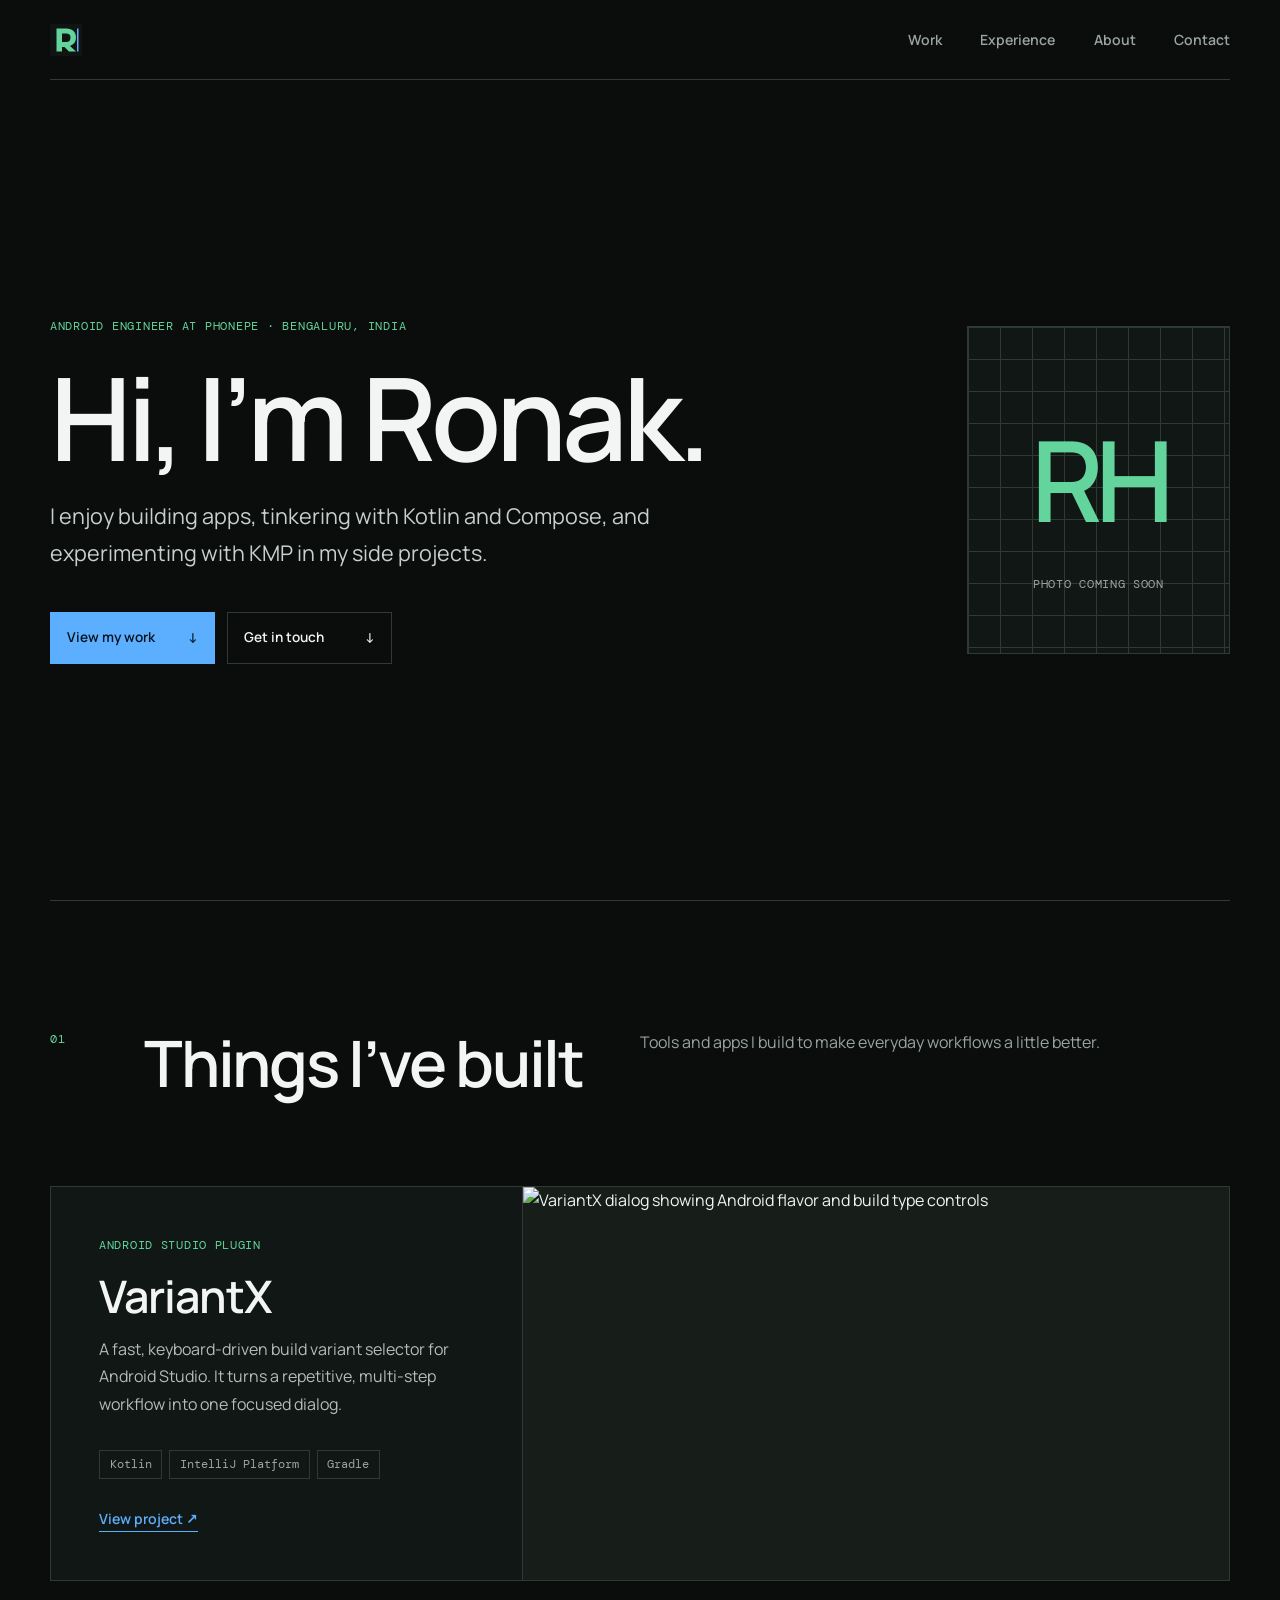
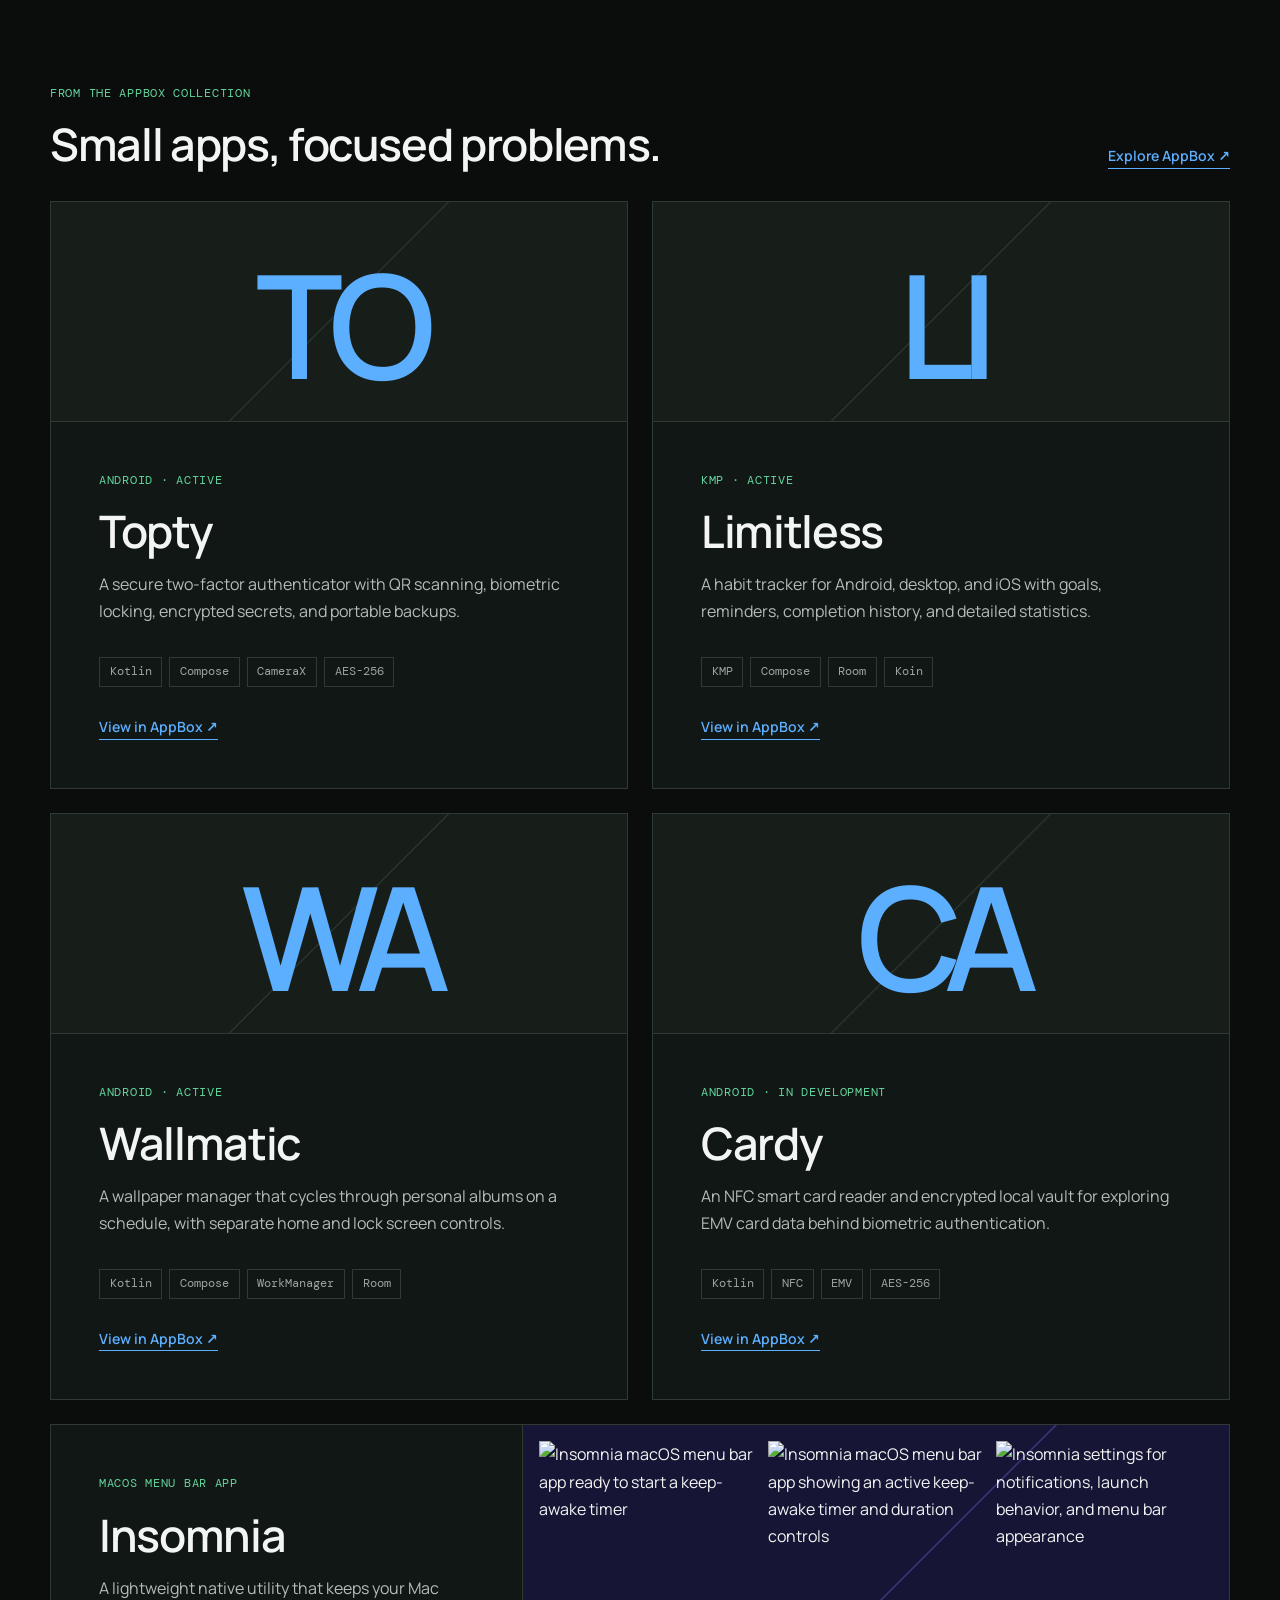
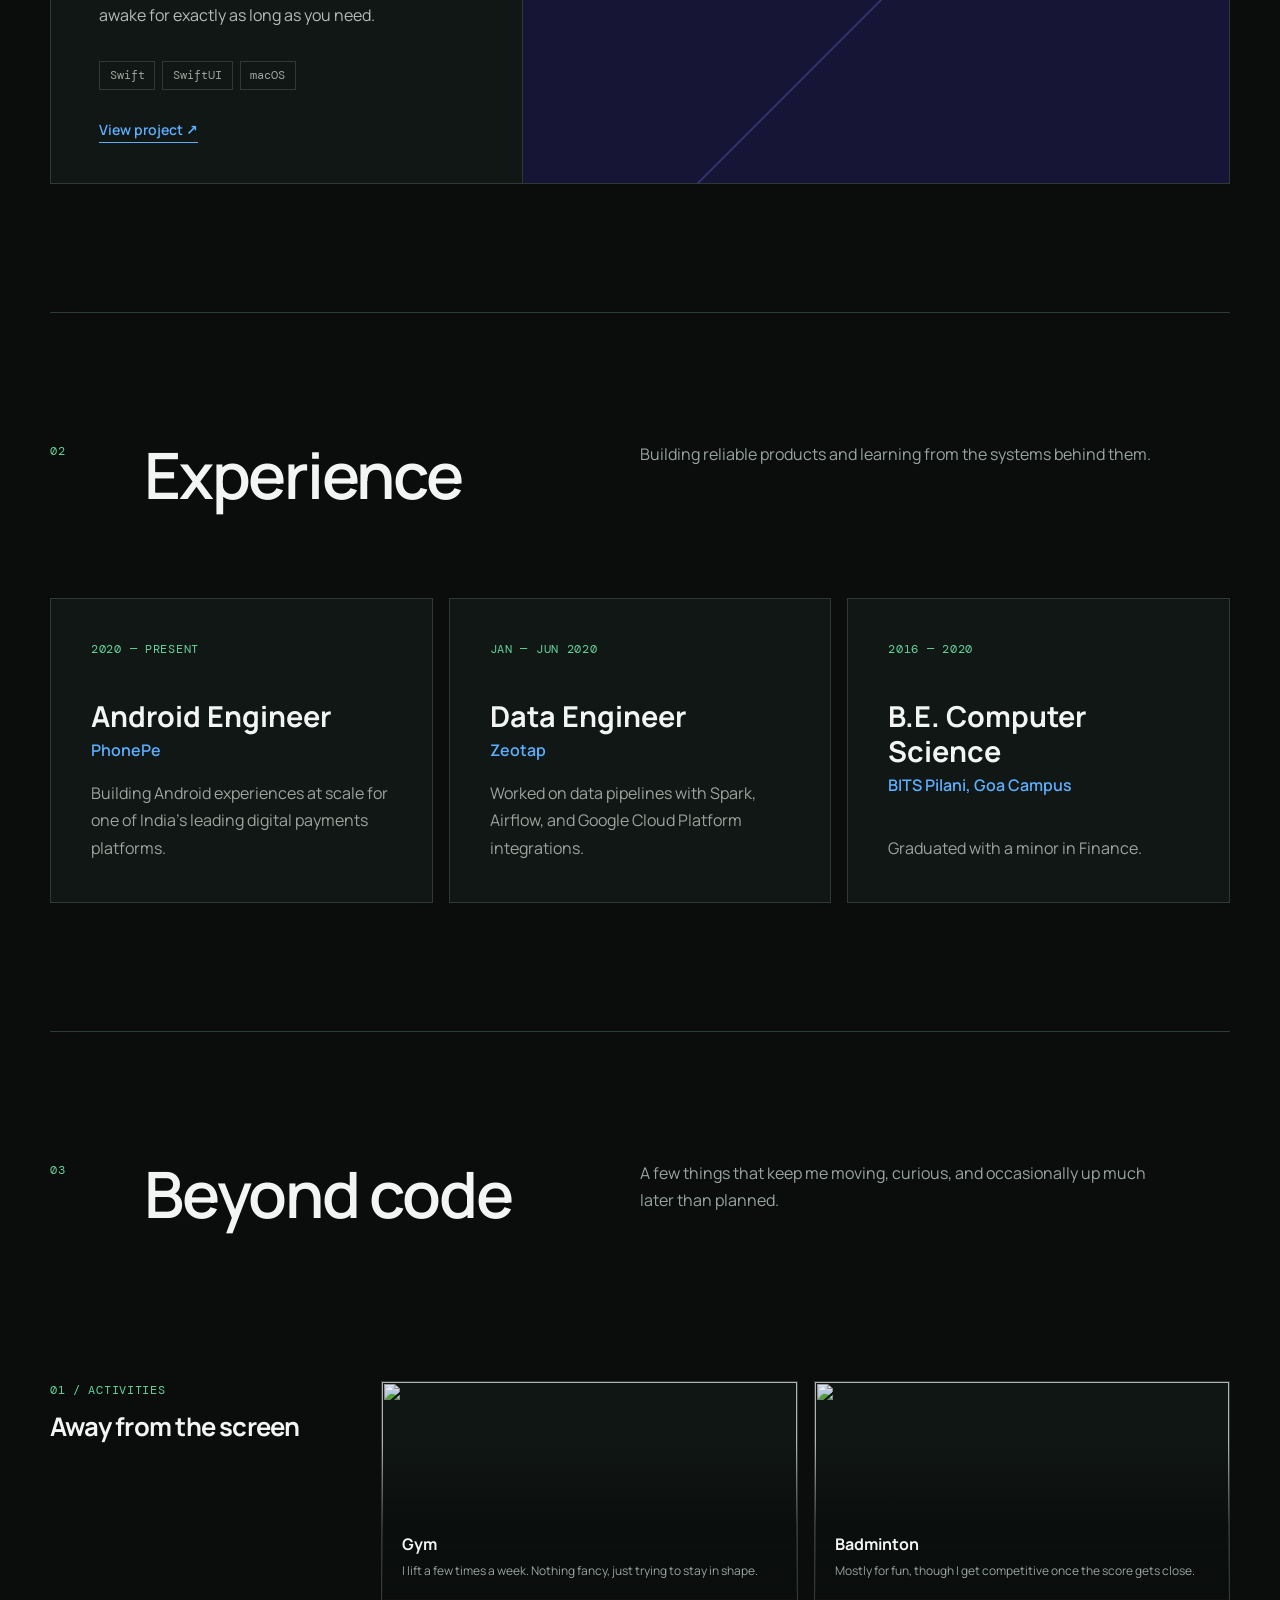
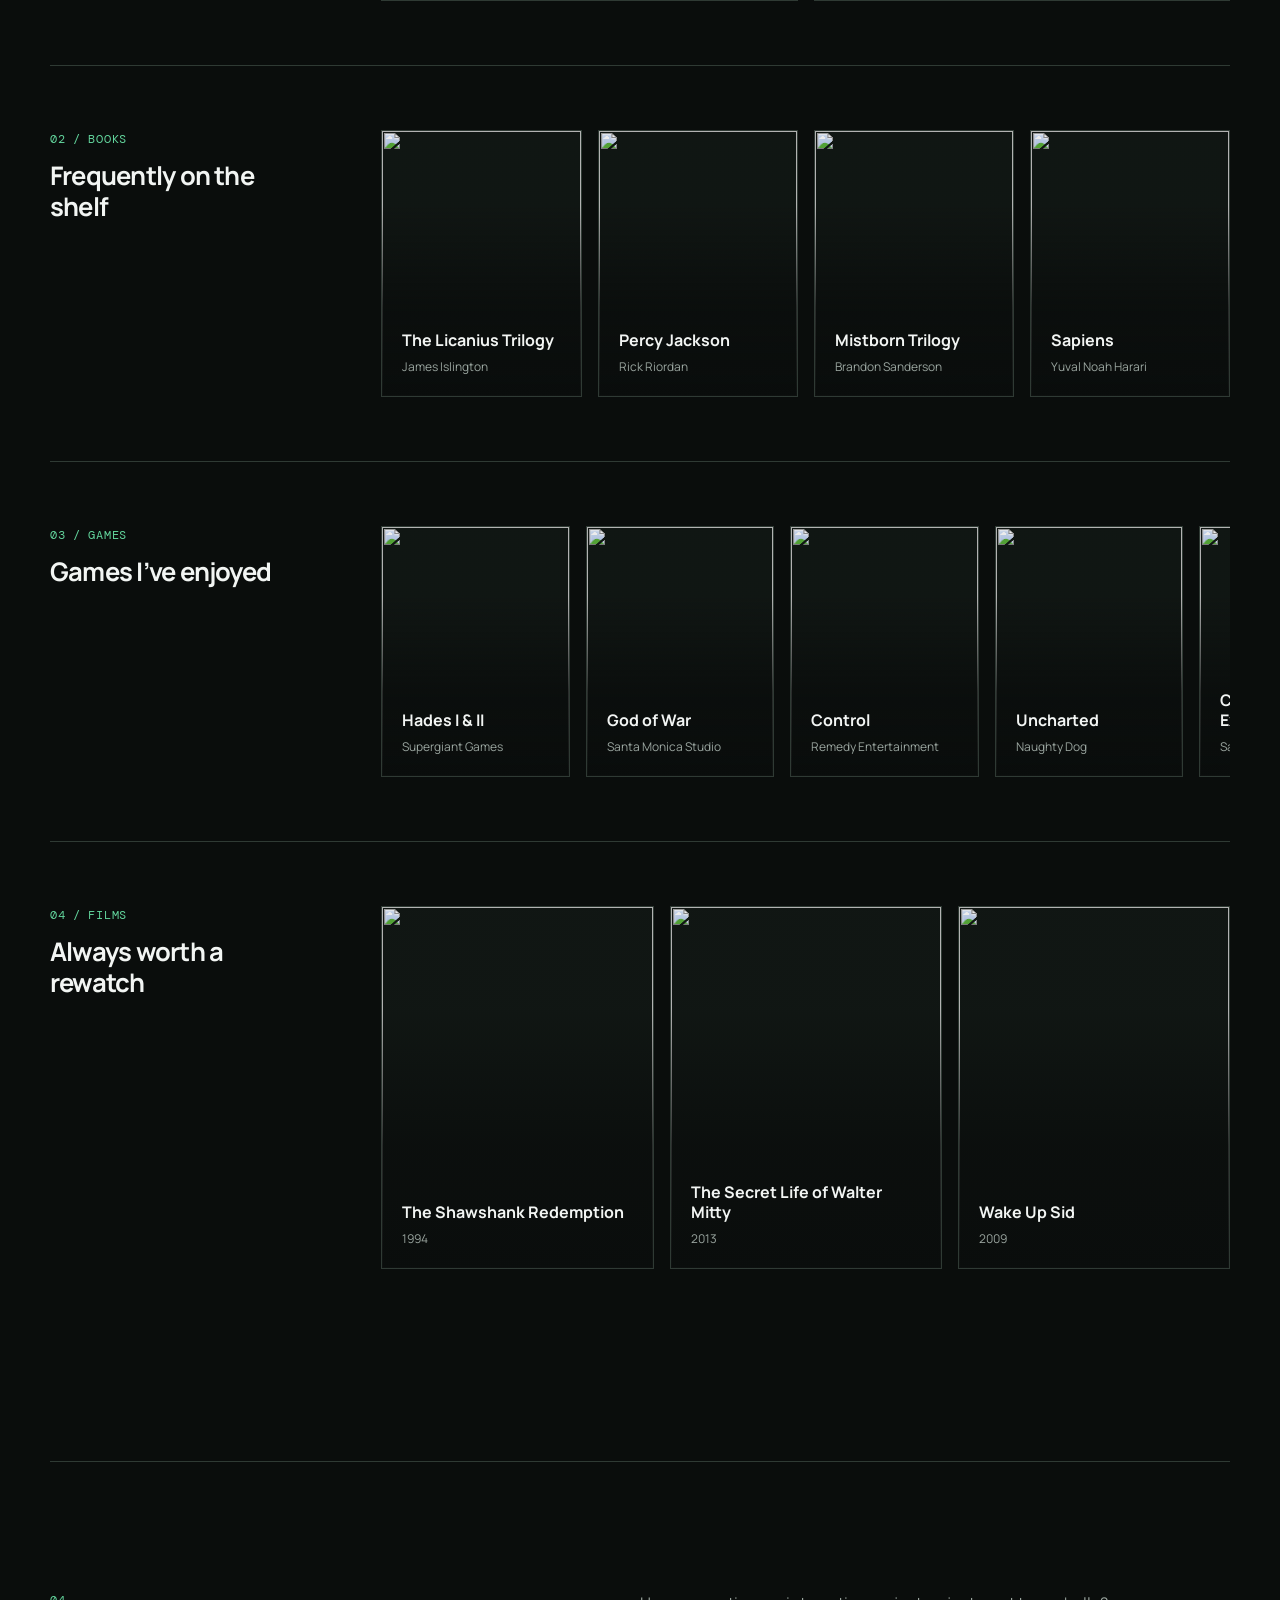
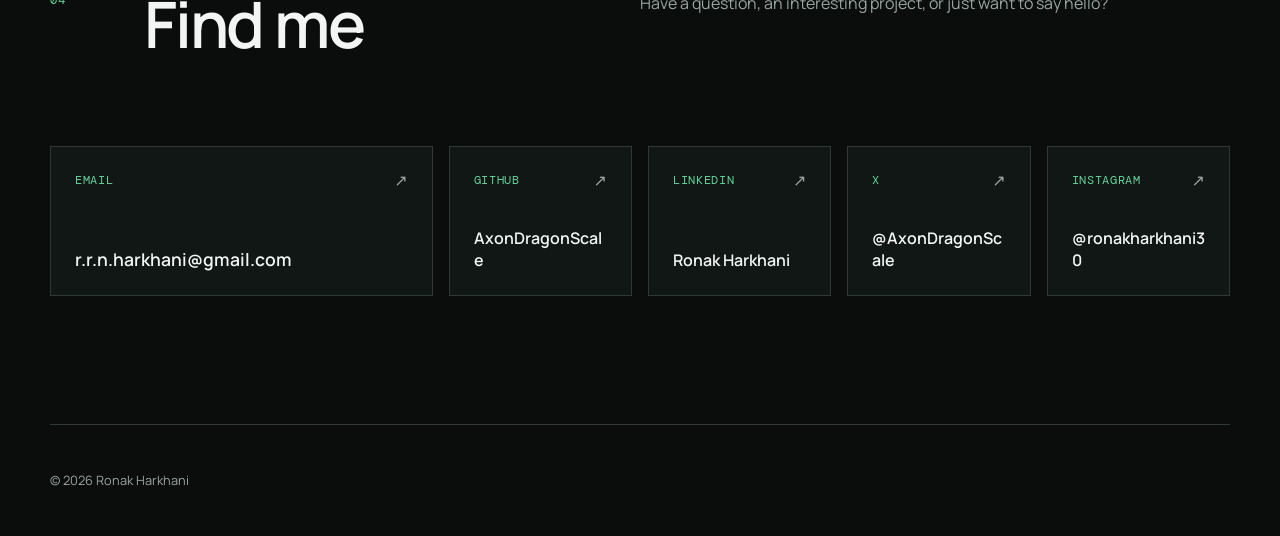
==== index.html @ 7fd4a271 "Polish typography, layout, and color system - Make mobile media cards readable with a next-card peek" ====
<!doctype html>
<html lang="en">
  <head>
    <meta charset="utf-8">
    <meta name="viewport" content="width=device-width, initial-scale=1">
    <meta
      name="description"
      content="Ronak Harkhani is an Android engineer in Bengaluru building mobile apps and developer tools."
    >
    <meta name="theme-color" content="#0a0d0c">
    <meta property="og:title" content="Ronak Harkhani — Android Engineer">
    <meta
      property="og:description"
      content="Android engineer building mobile apps, developer tools, and thoughtful software."
    >
    <meta property="og:type" content="website">
    <meta property="og:url" content="https://axondragonscale.github.io/">
    <title>Ronak Harkhani — Android Engineer</title>
    <link rel="canonical" href="https://axondragonscale.github.io/">
    <link rel="icon" href="favicon-r.svg" type="image/svg+xml">
    <link rel="preconnect" href="https://fonts.googleapis.com">
    <link rel="preconnect" href="https://fonts.gstatic.com" crossorigin>
    <link
      href="https://fonts.googleapis.com/css2?family=DM+Mono:wght@400&family=Manrope:wght@400;600&display=swap"
      rel="stylesheet"
    >
    <link rel="stylesheet" href="styles.css">
  </head>
  <body>
    <a class="skip-link" href="#main">Skip to content</a>

    <header class="site-header">
      <a class="wordmark" href="#top" aria-label="Ronak Harkhani, home">
        <img src="favicon-r.svg" alt="" width="32" height="32">
      </a>
      <nav aria-label="Primary navigation">
        <a href="#work">Work</a>
        <a href="#experience">Experience</a>
        <a href="#about">About</a>
        <a href="#contact">Contact</a>
      </nav>
    </header>

    <main id="main">
      <section class="hero" id="top" aria-labelledby="hero-title">
        <div class="hero-copy">
          <p class="eyebrow">Android Engineer at PhonePe · Bengaluru, India</p>
          <h1 id="hero-title">Hi, I’m Ronak.</h1>
          <p class="hero-intro">
            I enjoy building apps, tinkering with Kotlin and Compose, and
            experimenting with KMP in my side projects.
          </p>
          <div class="actions">
            <a class="button primary" href="#work">View my work <span aria-hidden="true">↓</span></a>
            <a class="button" href="#contact">
              Get in touch <span aria-hidden="true">↓</span>
            </a>
          </div>
        </div>
        <div class="portrait-placeholder" aria-label="Profile photo placeholder">
          <span>RH</span>
          <small>Photo coming soon</small>
        </div>
      </section>

      <section class="section" id="work" aria-labelledby="work-title">
        <header class="section-heading">
          <p class="section-number">01</p>
          <h2 id="work-title">Things I’ve built</h2>
          <p>Tools and apps I build to make everyday workflows a little better.</p>
        </header>

        <article class="project project-featured">
          <div class="project-copy">
            <p class="project-kind">Android Studio plugin</p>
            <h3>VariantX</h3>
            <p>
              A fast, keyboard-driven build variant selector for Android Studio.
              It turns a repetitive, multi-step workflow into one focused dialog.
            </p>
            <ul class="tags" aria-label="Technologies used">
              <li>Kotlin</li>
              <li>IntelliJ Platform</li>
              <li>Gradle</li>
            </ul>
            <a
              class="text-link"
              href="https://github.com/AxonDragonScale/VariantX"
              target="_blank"
              rel="noreferrer"
            >
              View project <span aria-hidden="true">↗</span>
            </a>
          </div>
          <div
            class="project-image"
          >
            <img
              src="https://raw.githubusercontent.com/AxonDragonScale/VariantX/main/screenshots/variantx-flavor-and-build-type.png"
              alt="VariantX dialog showing Android flavor and build type controls"
            >
          </div>
        </article>

        <div class="collection-heading">
          <div>
            <p class="project-kind">From the AppBox collection</p>
            <h3>Small apps, focused problems.</h3>
          </div>
          <a
            class="text-link"
            href="https://github.com/AxonDragonScale/AppBox"
            target="_blank"
            rel="noreferrer"
          >
            Explore AppBox <span aria-hidden="true">↗</span>
          </a>
        </div>

        <div class="app-grid">
          <article class="project app-project">
            <div class="project-mark" aria-hidden="true">TO</div>
            <div class="project-copy">
              <p class="project-kind">Android · Active</p>
              <h3>Topty</h3>
              <p>
                A secure two-factor authenticator with QR scanning, biometric
                locking, encrypted secrets, and portable backups.
              </p>
              <ul class="tags" aria-label="Technologies used">
                <li>Kotlin</li>
                <li>Compose</li>
                <li>CameraX</li>
                <li>AES-256</li>
              </ul>
              <a
                class="text-link"
                href="https://github.com/AxonDragonScale/AppBox/tree/main/apps/topty"
                target="_blank"
                rel="noreferrer"
              >
                View in AppBox <span aria-hidden="true">↗</span>
              </a>
            </div>
          </article>

          <article class="project app-project">
            <div class="project-mark" aria-hidden="true">LI</div>
            <div class="project-copy">
              <p class="project-kind">KMP · Active</p>
              <h3>Limitless</h3>
              <p>
                A habit tracker for Android, desktop, and iOS with goals,
                reminders, completion history, and detailed statistics.
              </p>
              <ul class="tags" aria-label="Technologies used">
                <li>KMP</li>
                <li>Compose</li>
                <li>Room</li>
                <li>Koin</li>
              </ul>
              <a
                class="text-link"
                href="https://github.com/AxonDragonScale/AppBox/tree/main/apps/limitless"
                target="_blank"
                rel="noreferrer"
              >
                View in AppBox <span aria-hidden="true">↗</span>
              </a>
            </div>
          </article>

          <article class="project app-project">
            <div class="project-mark" aria-hidden="true">WA</div>
            <div class="project-copy">
              <p class="project-kind">Android · Active</p>
              <h3>Wallmatic</h3>
              <p>
                A wallpaper manager that cycles through personal albums on a
                schedule, with separate home and lock screen controls.
              </p>
              <ul class="tags" aria-label="Technologies used">
                <li>Kotlin</li>
                <li>Compose</li>
                <li>WorkManager</li>
                <li>Room</li>
              </ul>
              <a
                class="text-link"
                href="https://github.com/AxonDragonScale/AppBox/tree/main/apps/wallmatic"
                target="_blank"
                rel="noreferrer"
              >
                View in AppBox <span aria-hidden="true">↗</span>
              </a>
            </div>
          </article>

          <article class="project app-project">
            <div class="project-mark" aria-hidden="true">CA</div>
            <div class="project-copy">
              <p class="project-kind">Android · In development</p>
              <h3>Cardy</h3>
              <p>
                An NFC smart card reader and encrypted local vault for exploring
                EMV card data behind biometric authentication.
              </p>
              <ul class="tags" aria-label="Technologies used">
                <li>Kotlin</li>
                <li>NFC</li>
                <li>EMV</li>
                <li>AES-256</li>
              </ul>
              <a
                class="text-link"
                href="https://github.com/AxonDragonScale/AppBox/tree/main/apps/cardy"
                target="_blank"
                rel="noreferrer"
              >
                View in AppBox <span aria-hidden="true">↗</span>
              </a>
            </div>
          </article>
        </div>

        <article class="project project-featured insomnia-project">
          <div class="project-copy">
            <p class="project-kind">macOS menu bar app</p>
            <h3>Insomnia</h3>
            <p>
              A lightweight native utility that keeps your Mac awake for exactly
              as long as you need.
            </p>
            <ul class="tags" aria-label="Technologies used">
              <li>Swift</li>
              <li>SwiftUI</li>
              <li>macOS</li>
            </ul>
            <a
              class="text-link"
              href="https://github.com/AxonDragonScale/Insomnia"
              target="_blank"
              rel="noreferrer"
            >
              View project <span aria-hidden="true">↗</span>
            </a>
          </div>
          <div
            class="project-image"
          >
            <img
              src="https://raw.githubusercontent.com/AxonDragonScale/Insomnia/main/Docs/home-inactive.png"
              alt="Insomnia macOS menu bar app ready to start a keep-awake timer"
              loading="lazy"
            >
            <img
              src="https://raw.githubusercontent.com/AxonDragonScale/Insomnia/main/Docs/home-active.png"
              alt="Insomnia macOS menu bar app showing an active keep-awake timer and duration controls"
              loading="lazy"
            >
            <img
              src="https://raw.githubusercontent.com/AxonDragonScale/Insomnia/main/Docs/settings.png"
              alt="Insomnia settings for notifications, launch behavior, and menu bar appearance"
              loading="lazy"
            >
          </div>
        </article>
      </section>

      <section class="section" id="experience" aria-labelledby="experience-title">
        <header class="section-heading">
          <p class="section-number">02</p>
          <h2 id="experience-title">Experience</h2>
          <p>Building reliable products and learning from the systems behind them.</p>
        </header>

        <div class="timeline">
          <article class="timeline-item">
            <p class="timeline-date">2020 — Present</p>
            <div>
              <h3>Android Engineer</h3>
              <p class="organization">PhonePe</p>
              <p>
                Building Android experiences at scale for one of India’s leading
                digital payments platforms.
              </p>
            </div>
          </article>
          <article class="timeline-item">
            <p class="timeline-date">Jan — Jun 2020</p>
            <div>
              <h3>Data Engineer</h3>
              <p class="organization">Zeotap</p>
              <p>
                Worked on data pipelines with Spark, Airflow, and Google Cloud
                Platform integrations.
              </p>
            </div>
          </article>
          <article class="timeline-item">
            <p class="timeline-date">2016 — 2020</p>
            <div>
              <h3>B.E. Computer Science</h3>
              <p class="organization">BITS Pilani, Goa Campus</p>
              <p>Graduated with a minor in Finance.</p>
            </div>
          </article>
        </div>
      </section>

      <section class="section about" id="about" aria-labelledby="about-title">
        <header class="section-heading">
          <p class="section-number">03</p>
          <h2 id="about-title">Beyond code</h2>
          <p>
            A few things that keep me moving, curious, and occasionally up much
            later than planned.
          </p>
        </header>

        <div class="interest-groups">
          <section class="interest-group" aria-labelledby="activities-title">
            <div class="interest-heading">
              <p>01 / Activities</p>
              <h3 id="activities-title">Away from the screen</h3>
            </div>
            <div
              class="interest-grid activities-grid"
              role="region"
              aria-label="Activities"
              tabindex="0"
            >
              <article class="interest-card activity-card">
                <img
                  class="interest-image"
                  src="https://images.unsplash.com/photo-1556817411-51d71c36cd87?auto=format&amp;fit=crop&amp;w=1200&amp;q=80"
                  alt=""
                  loading="lazy"
                  decoding="async"
                >
                <h4>Gym</h4>
                <p>I lift a few times a week. Nothing fancy, just trying to stay in shape.</p>
              </article>
              <article class="interest-card activity-card">
                <img
                  class="interest-image"
                  src="https://images.unsplash.com/photo-1708312604109-16c0be9326cd?auto=format&amp;fit=crop&amp;w=1200&amp;q=80"
                  alt=""
                  loading="lazy"
                  decoding="async"
                >
                <h4>Badminton</h4>
                <p>Mostly for fun, though I get competitive once the score gets close.</p>
              </article>
            </div>
          </section>

          <section class="interest-group" aria-labelledby="books-title">
            <div class="interest-heading">
              <p>02 / Books</p>
              <h3 id="books-title">Frequently on the shelf</h3>
            </div>
            <div
              class="interest-grid"
              role="region"
              aria-label="Books"
              tabindex="0"
            >
              <article class="interest-card media-card book-card">
                <img
                  class="interest-image"
                  src="https://covers.openlibrary.org/b/id/8471205-L.jpg"
                  alt=""
                  loading="lazy"
                  decoding="async"
                >
                <h4>
                  <a
                    href="https://www.google.com/search?q=The+Licanius+Trilogy+James+Islington"
                    target="_blank"
                    rel="noreferrer"
                  >The Licanius Trilogy</a>
                </h4>
                <p>James Islington</p>
              </article>
              <article class="interest-card media-card book-card">
                <img
                  class="interest-image"
                  src="https://covers.openlibrary.org/b/id/7239831-L.jpg"
                  alt=""
                  loading="lazy"
                  decoding="async"
                >
                <h4>
                  <a
                    href="https://www.google.com/search?q=Percy+Jackson+Rick+Riordan"
                    target="_blank"
                    rel="noreferrer"
                  >Percy Jackson</a>
                </h4>
                <p>Rick Riordan</p>
              </article>
              <article class="interest-card media-card book-card">
                <img
                  class="interest-image"
                  src="https://covers.openlibrary.org/b/id/11329782-L.jpg"
                  alt=""
                  loading="lazy"
                  decoding="async"
                >
                <h4>
                  <a
                    href="https://www.google.com/search?q=Mistborn+Trilogy+Brandon+Sanderson"
                    target="_blank"
                    rel="noreferrer"
                  >Mistborn Trilogy</a>
                </h4>
                <p>Brandon Sanderson</p>
              </article>
              <article class="interest-card media-card book-card">
                <img
                  class="interest-image"
                  src="https://covers.openlibrary.org/b/id/8634250-L.jpg"
                  alt=""
                  loading="lazy"
                  decoding="async"
                >
                <h4>
                  <a
                    href="https://www.google.com/search?q=Sapiens+Yuval+Noah+Harari"
                    target="_blank"
                    rel="noreferrer"
                  >Sapiens</a>
                </h4>
                <p>Yuval Noah Harari</p>
              </article>
            </div>
          </section>

          <section class="interest-group" aria-labelledby="games-title">
            <div class="interest-heading">
              <p>03 / Games</p>
              <h3 id="games-title">Games I’ve enjoyed</h3>
            </div>
            <div
              class="interest-grid games-grid"
              role="region"
              aria-label="Games"
              tabindex="0"
            >
              <article class="interest-card media-card game-card">
                <img
                  class="interest-image"
                  src="https://upload.wikimedia.org/wikipedia/en/c/cc/Hades_cover_art.jpg"
                  alt=""
                  loading="lazy"
                  decoding="async"
                >
                <h4>
                  <a
                    href="https://www.google.com/search?q=Hades+I+%26+II+Supergiant+Games"
                    target="_blank"
                    rel="noreferrer"
                  >Hades I & II</a>
                </h4>
                <p>Supergiant Games</p>
              </article>
              <article class="interest-card media-card game-card">
                <img
                  class="interest-image"
                  src="https://upload.wikimedia.org/wikipedia/en/a/a7/God_of_War_4_cover.jpg"
                  alt=""
                  loading="lazy"
                  decoding="async"
                >
                <h4>
                  <a
                    href="https://www.google.com/search?q=God+of+War+Santa+Monica+Studio"
                    target="_blank"
                    rel="noreferrer"
                  >God of War</a>
                </h4>
                <p>Santa Monica Studio</p>
              </article>
              <article class="interest-card media-card game-card">
                <img
                  class="interest-image"
                  src="https://upload.wikimedia.org/wikipedia/en/e/e5/Control_game_cover_art.jpg"
                  alt=""
                  loading="lazy"
                  decoding="async"
                >
                <h4>
                  <a
                    href="https://www.google.com/search?q=Control+game+Remedy+Entertainment"
                    target="_blank"
                    rel="noreferrer"
                  >Control</a>
                </h4>
                <p>Remedy Entertainment</p>
              </article>
              <article class="interest-card media-card game-card">
                <img
                  class="interest-image"
                  src="https://upload.wikimedia.org/wikipedia/en/1/1a/Uncharted_4_box_artwork.jpg"
                  alt=""
                  loading="lazy"
                  decoding="async"
                >
                <h4>
                  <a
                    href="https://www.google.com/search?q=Uncharted+Naughty+Dog"
                    target="_blank"
                    rel="noreferrer"
                  >Uncharted</a>
                </h4>
                <p>Naughty Dog</p>
              </article>
              <article class="interest-card media-card game-card">
                <img
                  class="interest-image"
                  src="https://upload.wikimedia.org/wikipedia/en/5/5a/Clair_Obscur%2C_Expedition_33_Cover_1.webp"
                  alt=""
                  loading="lazy"
                  decoding="async"
                >
                <h4>
                  <a
                    href="https://www.google.com/search?q=Clair+Obscur+Expedition+33"
                    target="_blank"
                    rel="noreferrer"
                  >Clair Obscur: Expedition 33</a>
                </h4>
                <p>Sandfall Interactive</p>
              </article>
              <article class="interest-card media-card game-card">
                <img
                  class="interest-image"
                  src="https://upload.wikimedia.org/wikipedia/en/f/fc/Hi-Fi_Rush_cover_art.jpg"
                  alt=""
                  loading="lazy"
                  decoding="async"
                >
                <h4>
                  <a
                    href="https://www.google.com/search?q=Hi-Fi+Rush"
                    target="_blank"
                    rel="noreferrer"
                  >Hi-Fi Rush</a>
                </h4>
                <p>Tango Gameworks</p>
              </article>
              <article class="interest-card media-card game-card">
                <img
                  class="interest-image"
                  src="https://upload.wikimedia.org/wikipedia/en/b/b2/Ori_and_the_Blind_Forest_Logo.jpg"
                  alt=""
                  loading="lazy"
                  decoding="async"
                >
                <h4>
                  <a
                    href="https://www.google.com/search?q=Ori+and+the+Blind+Forest"
                    target="_blank"
                    rel="noreferrer"
                  >Ori and the Blind Forest</a>
                </h4>
                <p>Moon Studios</p>
              </article>
              <article class="interest-card media-card game-card">
                <img
                  class="interest-image"
                  src="https://upload.wikimedia.org/wikipedia/en/d/df/Resident_Evil_4_remake_cover_art.jpg"
                  alt=""
                  loading="lazy"
                  decoding="async"
                >
                <h4>
                  <a
                    href="https://www.google.com/search?q=Resident+Evil+game+series"
                    target="_blank"
                    rel="noreferrer"
                  >Resident Evil</a>
                </h4>
                <p>Capcom</p>
              </article>
              <article class="interest-card media-card game-card">
                <img
                  class="interest-image"
                  src="https://upload.wikimedia.org/wikipedia/en/f/f1/TombRaider2013.jpg"
                  alt=""
                  loading="lazy"
                  decoding="async"
                >
                <h4>
                  <a
                    href="https://www.google.com/search?q=Tomb+Raider+game+series"
                    target="_blank"
                    rel="noreferrer"
                  >Tomb Raider</a>
                </h4>
                <p>Crystal Dynamics</p>
              </article>
            </div>
          </section>

          <section class="interest-group" aria-labelledby="films-title">
            <div class="interest-heading">
              <p>04 / Films</p>
              <h3 id="films-title">Always worth a rewatch</h3>
            </div>
            <div
              class="interest-grid films-grid"
              role="region"
              aria-label="Films"
              tabindex="0"
            >
              <article class="interest-card media-card film-card">
                <img
                  class="interest-image"
                  src="https://upload.wikimedia.org/wikipedia/en/8/81/ShawshankRedemptionMoviePoster.jpg"
                  alt=""
                  loading="lazy"
                  decoding="async"
                >
                <h4>
                  <a
                    href="https://www.google.com/search?q=The+Shawshank+Redemption"
                    target="_blank"
                    rel="noreferrer"
                  >The Shawshank Redemption</a>
                </h4>
                <p>1994</p>
              </article>
              <article class="interest-card media-card film-card">
                <img
                  class="interest-image"
                  src="https://media2.firstshowing.net/firstshowing/img7/waltermitty-firstposter-full.jpg"
                  alt=""
                  loading="lazy"
                  decoding="async"
                >
                <h4>
                  <a
                    href="https://www.google.com/search?q=The+Secret+Life+of+Walter+Mitty+2013"
                    target="_blank"
                    rel="noreferrer"
                  >The Secret Life of Walter Mitty</a>
                </h4>
                <p>2013</p>
              </article>
              <article class="interest-card media-card film-card">
                <img
                  class="interest-image"
                  src="https://upload.wikimedia.org/wikipedia/en/9/9f/Wake_up_Sid.jpg"
                  alt=""
                  loading="lazy"
                  decoding="async"
                >
                <h4>
                  <a
                    href="https://www.google.com/search?q=Wake+Up+Sid+2009"
                    target="_blank"
                    rel="noreferrer"
                  >Wake Up Sid</a>
                </h4>
                <p>2009</p>
              </article>
            </div>
          </section>
        </div>
      </section>

      <section class="section" id="contact" aria-labelledby="contact-title">
        <header class="section-heading">
          <p class="section-number">04</p>
          <h2 id="contact-title">Find me</h2>
          <p>Have a question, an interesting project, or just want to say hello?</p>
        </header>

        <div class="contact-grid">
          <a
            class="contact-link-card"
            href="mailto:r.r.n.harkhani@gmail.com"
          >
            <span>Email</span>
            <strong>r.r.n.harkhani@gmail.com</strong>
          </a>
          <a
            class="contact-link-card"
            href="https://github.com/AxonDragonScale"
            target="_blank"
            rel="noreferrer"
          >
            <span>GitHub</span>
            <strong>AxonDragonScale</strong>
          </a>
          <a
            class="contact-link-card"
            href="https://linkedin.com/in/ronak-harkhani"
            target="_blank"
            rel="noreferrer"
          >
            <span>LinkedIn</span>
            <strong>Ronak Harkhani</strong>
          </a>
          <a
            class="contact-link-card"
            href="https://x.com/AxonDragonScale"
            target="_blank"
            rel="noreferrer"
          >
            <span>X</span>
            <strong>@AxonDragonScale</strong>
          </a>
          <a
            class="contact-link-card"
            href="https://www.instagram.com/ronakharkhani30/"
            target="_blank"
            rel="noreferrer"
          >
            <span>Instagram</span>
            <strong>@ronakharkhani30</strong>
          </a>
        </div>
      </section>
    </main>

    <footer>
      <p>© 2026 Ronak Harkhani</p>
    </footer>
  </body>
</html>
---- styles.css ----
:root {
  color-scheme: dark;
  --background: #0a0d0c;
  --surface: #111714;
  --surface-raised: #171e1a;
  --text: #f2f5f3;
  --text-lead: #c8d0cc;
  --text-body: #b3bdb8;
  --muted: #9aa59f;
  --line: #2f3a34;
  --blue: #5caeff;
  --blue-hover: #8ac7ff;
  --blue-strong: #87c4ff;
  --on-blue: #06111a;
  --green: #62d49c;
  --insomnia-surface: #171535;
  --insomnia-line: #3b377c;
  --scrim: 10 13 12;
  --page-width: 1180px;
}

* {
  box-sizing: border-box;
}

html {
  scroll-behavior: smooth;
}

body {
  margin: 0;
  background: var(--background);
  color: var(--text);
  font-family: "Manrope", system-ui, sans-serif;
  font-size: 16px;
  line-height: 1.7;
}

a {
  color: inherit;
  text-decoration: none;
}

a:focus-visible {
  outline: 2px solid var(--green);
  outline-offset: 5px;
}

img {
  display: block;
  max-width: 100%;
}

.skip-link {
  position: fixed;
  z-index: 10;
  top: 1rem;
  left: 1rem;
  padding: 0.7rem 1rem;
  background: var(--text);
  color: var(--background);
  transform: translateY(-200%);
}

.skip-link:focus {
  transform: translateY(0);
}

.site-header,
main,
footer {
  width: min(calc(100% - 3rem), var(--page-width));
  margin-inline: auto;
}

.site-header {
  display: flex;
  align-items: center;
  justify-content: space-between;
  min-height: 5rem;
  border-bottom: 1px solid var(--line);
}

.eyebrow,
.section-number,
.project-kind,
.timeline-date {
  font-family: "DM Mono", monospace;
  letter-spacing: 0.06em;
  text-transform: uppercase;
}

.wordmark {
  display: block;
  width: 32px;
  height: 32px;
}

.site-header nav {
  display: flex;
  gap: clamp(1rem, 3vw, 2.5rem);
  font-size: 0.88rem;
  font-weight: 600;
}

.site-header nav a {
  position: relative;
  color: var(--muted);
  transition: color 160ms ease;
}

.site-header nav a::after {
  position: absolute;
  right: 0;
  bottom: -0.35rem;
  left: 0;
  height: 1px;
  background: var(--green);
  content: "";
  transform: scaleX(0);
  transform-origin: right;
  transition: transform 180ms ease;
}

.site-header nav a:hover {
  color: var(--text);
}

.site-header nav a:hover::after,
.site-header nav a:focus-visible::after {
  transform: scaleX(1);
  transform-origin: left;
}

.hero {
  display: grid;
  grid-template-columns: minmax(0, 1.5fr) minmax(260px, 0.5fr);
  gap: clamp(3rem, 10vw, 8rem);
  align-items: center;
  min-height: calc(100vh - 5rem);
  padding-block: 6rem;
}

.hero-copy > * {
  animation: enter 600ms cubic-bezier(0.22, 1, 0.36, 1) both;
}

.hero-copy > :nth-child(2) {
  animation-delay: 80ms;
}

.hero-copy > :nth-child(3) {
  animation-delay: 160ms;
}

.hero-copy > :nth-child(4) {
  animation-delay: 240ms;
}

.eyebrow {
  margin: 0 0 1.5rem;
  color: var(--green);
  font-size: 0.78rem;
}

h1,
h2,
h3,
p {
  margin-top: 0;
}

h1 {
  max-width: 10ch;
  margin-bottom: 1.5rem;
  font-size: clamp(3.5rem, 9vw, 7.7rem);
  font-weight: 600;
  letter-spacing: -0.045em;
  line-height: 0.98;
}

.hero-intro {
  max-width: 650px;
  margin-bottom: 2.5rem;
  color: var(--text-lead);
  font-size: clamp(1.1rem, 2vw, 1.35rem);
}

.actions {
  display: flex;
  flex-wrap: wrap;
  gap: 0.75rem;
}

.button {
  display: inline-flex;
  align-items: center;
  justify-content: space-between;
  min-width: 165px;
  padding: 0.85rem 1rem;
  border: 1px solid var(--line);
  font-size: 0.85rem;
  font-weight: 600;
  transition:
    border-color 160ms ease,
    background 160ms ease,
    transform 160ms ease;
}

.button span,
.text-link span {
  transition: transform 160ms ease;
}

.button:hover span {
  transform: translateY(2px);
}

.button:hover {
  border-color: var(--muted);
  background: var(--surface);
  transform: translateY(-2px);
}

.button.primary {
  border-color: var(--blue);
  background: var(--blue);
  color: var(--on-blue);
}

.button.primary:hover {
  border-color: var(--blue-strong);
  background: var(--blue-strong);
}

.portrait-placeholder {
  display: grid;
  aspect-ratio: 4 / 5;
  border: 1px solid var(--line);
  background:
    linear-gradient(var(--line) 1px, transparent 1px),
    linear-gradient(90deg, var(--line) 1px, transparent 1px),
    var(--surface);
  background-size: 32px 32px;
  place-content: center;
  text-align: center;
  animation: enter 700ms 160ms cubic-bezier(0.22, 1, 0.36, 1) both;
}

.portrait-placeholder span {
  color: var(--green);
  font-size: clamp(4rem, 10vw, 7rem);
  font-weight: 600;
  letter-spacing: -0.08em;
}

.portrait-placeholder small {
  color: var(--muted);
  font-family: "DM Mono", monospace;
  font-size: 0.72rem;
  letter-spacing: 0.06em;
  text-transform: uppercase;
}

.section {
  padding-block: clamp(5rem, 10vw, 9rem);
  border-top: 1px solid var(--line);
}

.section-heading {
  display: grid;
  grid-template-columns: 70px minmax(220px, 0.8fr) minmax(280px, 1fr);
  gap: 1.5rem;
  align-items: start;
  margin-bottom: clamp(3rem, 7vw, 6rem);
}

.section-number,
.project-kind,
.timeline-date {
  color: var(--green);
  font-size: 0.74rem;
}

h2 {
  margin-bottom: 0;
  font-size: clamp(2.25rem, 5vw, 4rem);
  font-weight: 600;
  letter-spacing: -0.035em;
  line-height: 1.05;
}

.section-heading > p:last-child {
  max-width: 540px;
  margin-bottom: 0;
  color: var(--muted);
}

.project {
  position: relative;
  overflow: hidden;
  border: 1px solid var(--line);
  background: var(--surface);
  transition:
    border-color 180ms ease,
    box-shadow 180ms ease,
    transform 180ms ease;
}

.project-featured {
  display: grid;
  grid-template-columns: minmax(280px, 0.8fr) minmax(420px, 1.2fr);
  margin-bottom: 1.5rem;
}

.project-copy {
  display: flex;
  flex-direction: column;
  align-items: flex-start;
  padding: clamp(1.5rem, 4vw, 3rem);
}

.project-copy h3 {
  margin-bottom: 1rem;
  font-size: clamp(1.7rem, 4vw, 2.8rem);
  font-weight: 600;
  letter-spacing: -0.03em;
  line-height: 1.1;
}

.project-copy > p:not(.project-kind) {
  color: var(--text-body);
}

.project-kind {
  margin-bottom: 1rem;
}

.project-image {
  display: grid;
  min-height: 330px;
  overflow: hidden;
  border-left: 1px solid var(--line);
  background: var(--surface-raised);
  place-items: center;
}

.project-image img {
  width: 100%;
  height: 100%;
  object-fit: contain;
  transition: transform 300ms ease;
}

.project:hover .project-image img {
  transform: scale(1.04);
}

.project-grid {
  display: grid;
  grid-template-columns: repeat(2, minmax(0, 1fr));
  gap: 1.5rem;
}

.project-grid .project,
.app-project {
  display: flex;
  flex-direction: column;
}

.project-grid .project-copy,
.app-project .project-copy {
  flex: 1;
}

.project-grid .project-image {
  height: 360px;
  border: 0;
  border-bottom: 1px solid var(--line);
}

.project-mark {
  display: grid;
  height: 360px;
  border-bottom: 1px solid var(--line);
  background:
    linear-gradient(135deg, transparent 49.8%, var(--line) 50%, transparent 50.2%),
    var(--surface-raised);
  color: var(--blue);
  font-size: clamp(5rem, 12vw, 9rem);
  font-weight: 600;
  letter-spacing: -0.1em;
  place-items: center;
}

.collection-heading {
  display: flex;
  align-items: end;
  justify-content: space-between;
  gap: 2rem;
  margin: clamp(4rem, 8vw, 7rem) 0 2rem;
}

.collection-heading h3 {
  margin-bottom: 0;
  font-size: clamp(1.7rem, 4vw, 2.8rem);
  font-weight: 600;
  letter-spacing: -0.03em;
  line-height: 1.1;
}

.app-grid {
  display: grid;
  grid-template-columns: repeat(2, minmax(0, 1fr));
  gap: 1.5rem;
}

.app-project .project-mark {
  height: 220px;
}

.insomnia-project {
  height: 360px;
  margin-top: 1.5rem;
  margin-bottom: 0;
}

.insomnia-project .project-image {
  display: flex;
  align-items: stretch;
  gap: 0.75rem;
  height: 360px;
  min-height: 0;
  padding: 1rem;
  background:
    linear-gradient(135deg, transparent 49.8%, var(--insomnia-line) 50%, transparent 50.2%),
    var(--insomnia-surface);
}

.insomnia-project .project-image img {
  width: 0;
  height: 100%;
  min-width: 0;
  min-height: 0;
  flex: 1 1 0;
  object-fit: contain;
}

.tags {
  display: flex;
  flex-wrap: wrap;
  gap: 0.45rem;
  margin: auto 0 1.75rem;
  padding: 1rem 0 0;
  list-style: none;
}

.tags li {
  padding: 0.24rem 0.6rem;
  border: 1px solid var(--line);
  color: var(--muted);
  font-family: "DM Mono", monospace;
  font-size: 0.72rem;
}

.text-link {
  border-bottom: 1px solid var(--blue);
  color: var(--blue);
  font-size: 0.88rem;
  font-weight: 600;
}

.project .text-link::after {
  position: absolute;
  inset: 0;
  content: "";
}

.text-link:hover {
  color: var(--blue-hover);
}

.text-link:hover span,
.project:hover .text-link span {
  transform: translate(2px, -2px);
}

.timeline {
  display: grid;
  grid-template-columns: repeat(3, minmax(0, 1fr));
  gap: 1rem;
}

.timeline-item {
  display: flex;
  min-height: 300px;
  flex-direction: column;
  padding: 2.5rem;
  border: 1px solid var(--line);
  background: var(--surface);
}

.timeline-date {
  margin-bottom: 2.5rem;
}

.timeline-item > div {
  display: flex;
  flex: 1;
  flex-direction: column;
}

.timeline-item h3 {
  margin-bottom: 0.2rem;
  font-size: clamp(1.4rem, 2.5vw, 1.8rem);
  line-height: 1.2;
}

.timeline-item div > p:last-child {
  max-width: 650px;
  margin-top: auto;
  margin-bottom: 0;
  color: var(--muted);
}

.organization {
  margin-bottom: 1rem;
  color: var(--blue);
  font-weight: 600;
}

.about {
  display: block;
}

.about .section-heading {
  margin-bottom: clamp(3rem, 7vw, 6rem);
}

.interest-group {
  display: grid;
  grid-template-columns: minmax(200px, 0.3fr) minmax(0, 1fr);
  gap: clamp(2rem, 6vw, 5rem);
  padding-block: clamp(2.5rem, 5vw, 4rem);
  border-bottom: 1px solid var(--line);
}

.interest-group:last-child {
  border-bottom: 0;
}

.interest-heading {
  position: sticky;
  top: 2rem;
  align-self: start;
}

.interest-heading p {
  margin-bottom: 0.75rem;
  color: var(--green);
  font-family: "DM Mono", monospace;
  font-size: 0.72rem;
  letter-spacing: 0.06em;
  text-transform: uppercase;
}

.interest-heading h3 {
  font-size: clamp(1.25rem, 2vw, 1.7rem);
  letter-spacing: -0.03em;
  line-height: 1.2;
}

.interest-grid {
  display: grid;
  grid-auto-columns: calc((100% - 3rem) / 4);
  grid-auto-flow: column;
  gap: 1rem;
  margin-block: -8px -16px;
  overflow-x: auto;
  overscroll-behavior-inline: none;
  padding-block: 8px 16px;
  scroll-snap-type: inline proximity;
  scrollbar-width: none;
}

.interest-grid::-webkit-scrollbar {
  display: none;
}

.activities-grid {
  grid-auto-columns: calc((100% - 1rem) / 2);
}

.films-grid {
  grid-auto-columns: calc((100% - 2rem) / 3);
}

.games-grid {
  grid-auto-columns: calc((100% - 3rem) / 4.25);
}

.interest-grid:focus-visible {
  outline: 2px solid var(--green);
  outline-offset: 5px;
}

.interest-card {
  position: relative;
  display: flex;
  min-height: 165px;
  overflow: hidden;
  flex-direction: column;
  justify-content: flex-end;
  padding: 1.25rem;
  border: 1px solid var(--line);
  background: var(--surface);
  scroll-snap-align: start;
  transition:
    border-color 180ms ease,
    box-shadow 180ms ease,
    transform 180ms ease;
}

.interest-card::before {
  position: absolute;
  inset: 0;
  z-index: 1;
  background: linear-gradient(
    to top,
    rgb(var(--scrim) / 98%) 0,
    rgb(var(--scrim) / 82%) 34%,
    rgb(var(--scrim) / 8%) 72%
  );
  content: "";
}

.interest-card > * {
  position: relative;
  z-index: 2;
}

.interest-card h4 {
  margin: 0;
  font-size: 1rem;
  line-height: 1.3;
}

.media-card h4 {
  position: static;
}

.media-card h4 a::after {
  position: absolute;
  inset: 0;
  content: "";
}

.interest-card p {
  margin: 0.4rem 0 0;
  color: var(--muted);
  font-size: 0.75rem;
  line-height: 1.5;
}

.interest-image {
  position: absolute;
  inset: 0;
  z-index: 0;
  width: 100%;
  height: 100%;
  object-fit: cover;
  object-position: center top;
  transition: transform 300ms ease;
}

.media-card {
  aspect-ratio: 3 / 4;
  min-height: 250px;
}

.media-card:hover .interest-image {
  transform: scale(1.05);
}

.activity-card {
  min-height: 220px;
}

.film-card {
  min-height: 280px;
}

.contact-grid {
  display: grid;
  grid-template-columns: repeat(6, minmax(0, 1fr));
  gap: 1rem;
}

.contact-link-card {
  position: relative;
  display: flex;
  min-width: 0;
  min-height: 150px;
  flex-direction: column;
  justify-content: space-between;
  padding: 1.5rem;
  border: 1px solid var(--line);
  background: var(--surface);
  transition:
    border-color 160ms ease,
    background 160ms ease,
    box-shadow 160ms ease,
    transform 160ms ease;
}

.contact-link-card:hover {
  border-color: var(--blue);
  background: var(--surface-raised);
  box-shadow: 0 12px 30px rgb(0 0 0 / 22%);
  transform: translateY(-3px);
}

.contact-link-card:first-child {
  grid-column: span 2;
}

.contact-link-card::after {
  position: absolute;
  top: 1.25rem;
  right: 1.5rem;
  color: var(--muted);
  content: "↗";
  transition: transform 160ms ease;
}

.contact-link-card:hover::after {
  transform: translate(2px, -2px);
}

.contact-link-card > span {
  color: var(--green);
  font-family: "DM Mono", monospace;
  font-size: 0.72rem;
  letter-spacing: 0.06em;
  text-transform: uppercase;
}

.contact-link-card strong {
  font-size: 1rem;
  font-weight: 600;
  line-height: 1.4;
  overflow-wrap: anywhere;
}

.contact-link-card:first-child strong {
  font-size: 1.1rem;
}

footer {
  display: flex;
  align-items: center;
  min-height: 7rem;
  border-top: 1px solid var(--line);
  color: var(--muted);
  font-size: 0.8rem;
}

footer p {
  margin-bottom: 0;
}

@keyframes enter {
  from {
    opacity: 0;
    transform: translateY(18px);
  }
}

@media (hover: hover) {
  .project:hover,
  .project:focus-within,
  .interest-card:hover,
  .interest-card:focus-within {
    border-color: var(--blue);
    box-shadow: 0 16px 36px rgb(0 0 0 / 24%);
    transform: translateY(-5px);
  }
}

.button:active,
.project:active,
.interest-card:active,
.contact-link-card:active {
  transform: scale(0.985);
}

@media (max-width: 1240px) {
  .contact-grid {
    grid-template-columns: repeat(3, minmax(0, 1fr));
  }
}

@media (max-width: 820px) {
  .hero {
    grid-template-columns: 1fr;
    min-height: auto;
  }

  .portrait-placeholder {
    display: none;
  }

  .section-heading {
    grid-template-columns: 50px 1fr;
  }

  .section-heading > p:last-child {
    grid-column: 2;
  }

  .project-featured,
  .project-grid,
  .app-grid {
    grid-template-columns: 1fr;
  }

  .project-featured .project-image {
    grid-row: 1;
    border: 0;
    border-bottom: 1px solid var(--line);
  }

  .insomnia-project .project-image {
    height: 300px;
    grid-row: 1;
    border-top: 0;
    border-bottom: 1px solid var(--line);
  }

  .insomnia-project {
    height: auto;
  }

  .interest-group {
    grid-template-columns: 1fr;
  }

  .interest-heading {
    position: static;
  }

  .interest-grid,
  .films-grid {
    grid-auto-columns: calc((100% - 2rem) / 3);
  }

  .timeline {
    grid-template-columns: 1fr;
  }

  .timeline-item {
    min-height: 0;
  }

}

@media (max-width: 600px) {
  .site-header,
  main,
  footer {
    width: min(calc(100% - 2rem), var(--page-width));
  }

  .site-header {
    align-items: center;
    padding-block: 1.25rem;
  }

  .site-header nav {
    display: flex;
    gap: clamp(0.55rem, 2.6vw, 0.9rem);
    font-size: 0.78rem;
  }

  .site-header nav a {
    display: inline-flex;
    min-height: 44px;
    align-items: center;
  }

  .site-header nav a::after {
    bottom: 0.4rem;
  }

  .hero {
    padding-block: 4rem;
  }

  h1 {
    font-size: clamp(3.4rem, 19vw, 5rem);
  }

  .section-heading {
    display: block;
  }

  .section-heading > p:last-child {
    margin-top: 1rem;
  }

  .timeline-item {
    padding: 2rem;
  }

  .timeline-date {
    margin-bottom: 1.5rem;
  }

  .collection-heading {
    align-items: flex-start;
    flex-direction: column;
  }

  .interest-grid,
  .films-grid {
    grid-auto-columns: min(64vw, 240px);
  }

  .activities-grid {
    grid-auto-columns: min(78vw, 280px);
  }

  .contact-grid {
    grid-template-columns: repeat(2, minmax(0, 1fr));
  }

  .interest-card {
    padding: 0.75rem;
    min-height: 150px;
  }

  .activity-card {
    min-height: min(58vw, 220px);
  }

  .project-image,
  .project-grid .project-image,
  .project-mark {
    height: 280px;
    min-height: 280px;
  }

  .app-project .project-mark {
    height: 160px;
    min-height: 160px;
  }

  footer {
    padding-block: 2rem;
  }
}

@media (max-width: 420px) {
  .contact-grid {
    grid-template-columns: 1fr;
  }

  .contact-link-card:first-child {
    grid-column: auto;
  }
}

@media (prefers-reduced-motion: reduce) {
  html {
    scroll-behavior: auto;
  }

  *,
  *::before,
  *::after {
    animation-duration: 0.01ms !important;
    animation-iteration-count: 1 !important;
    transition-duration: 0.01ms !important;
  }
}
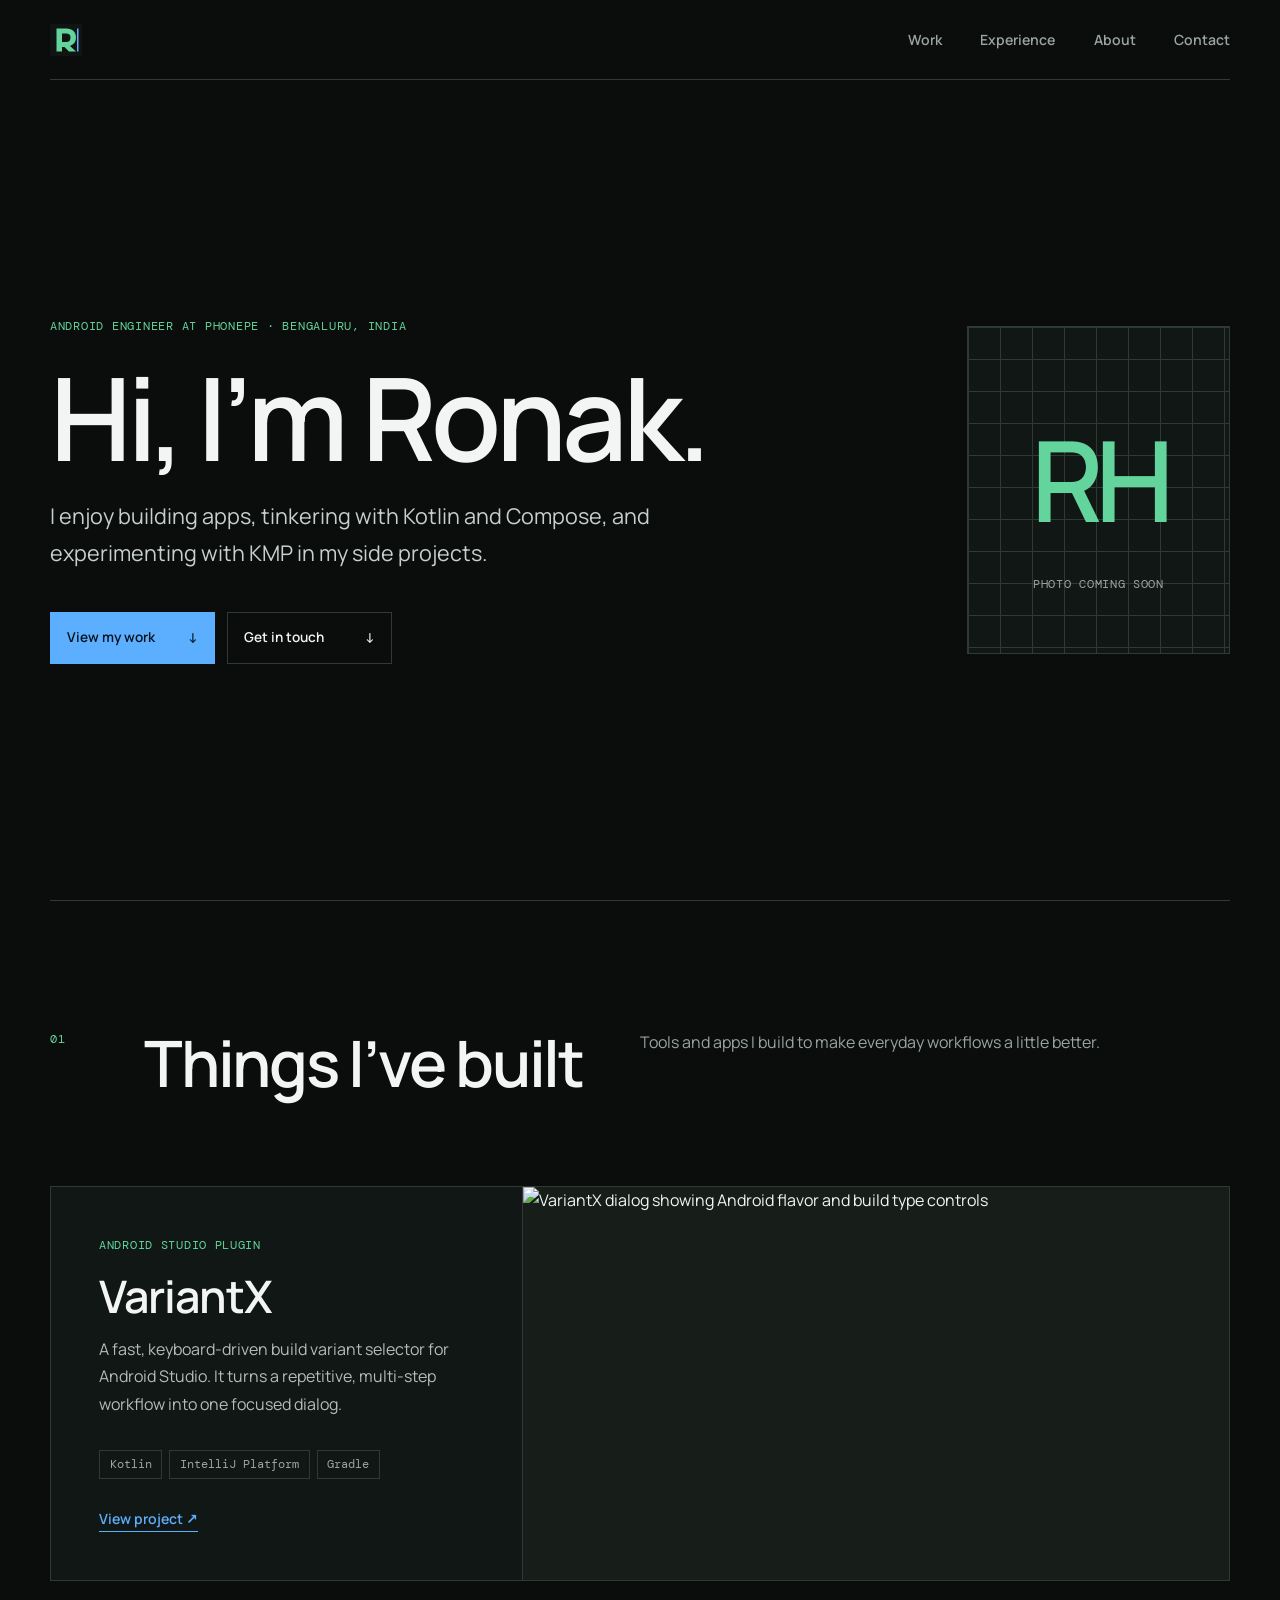
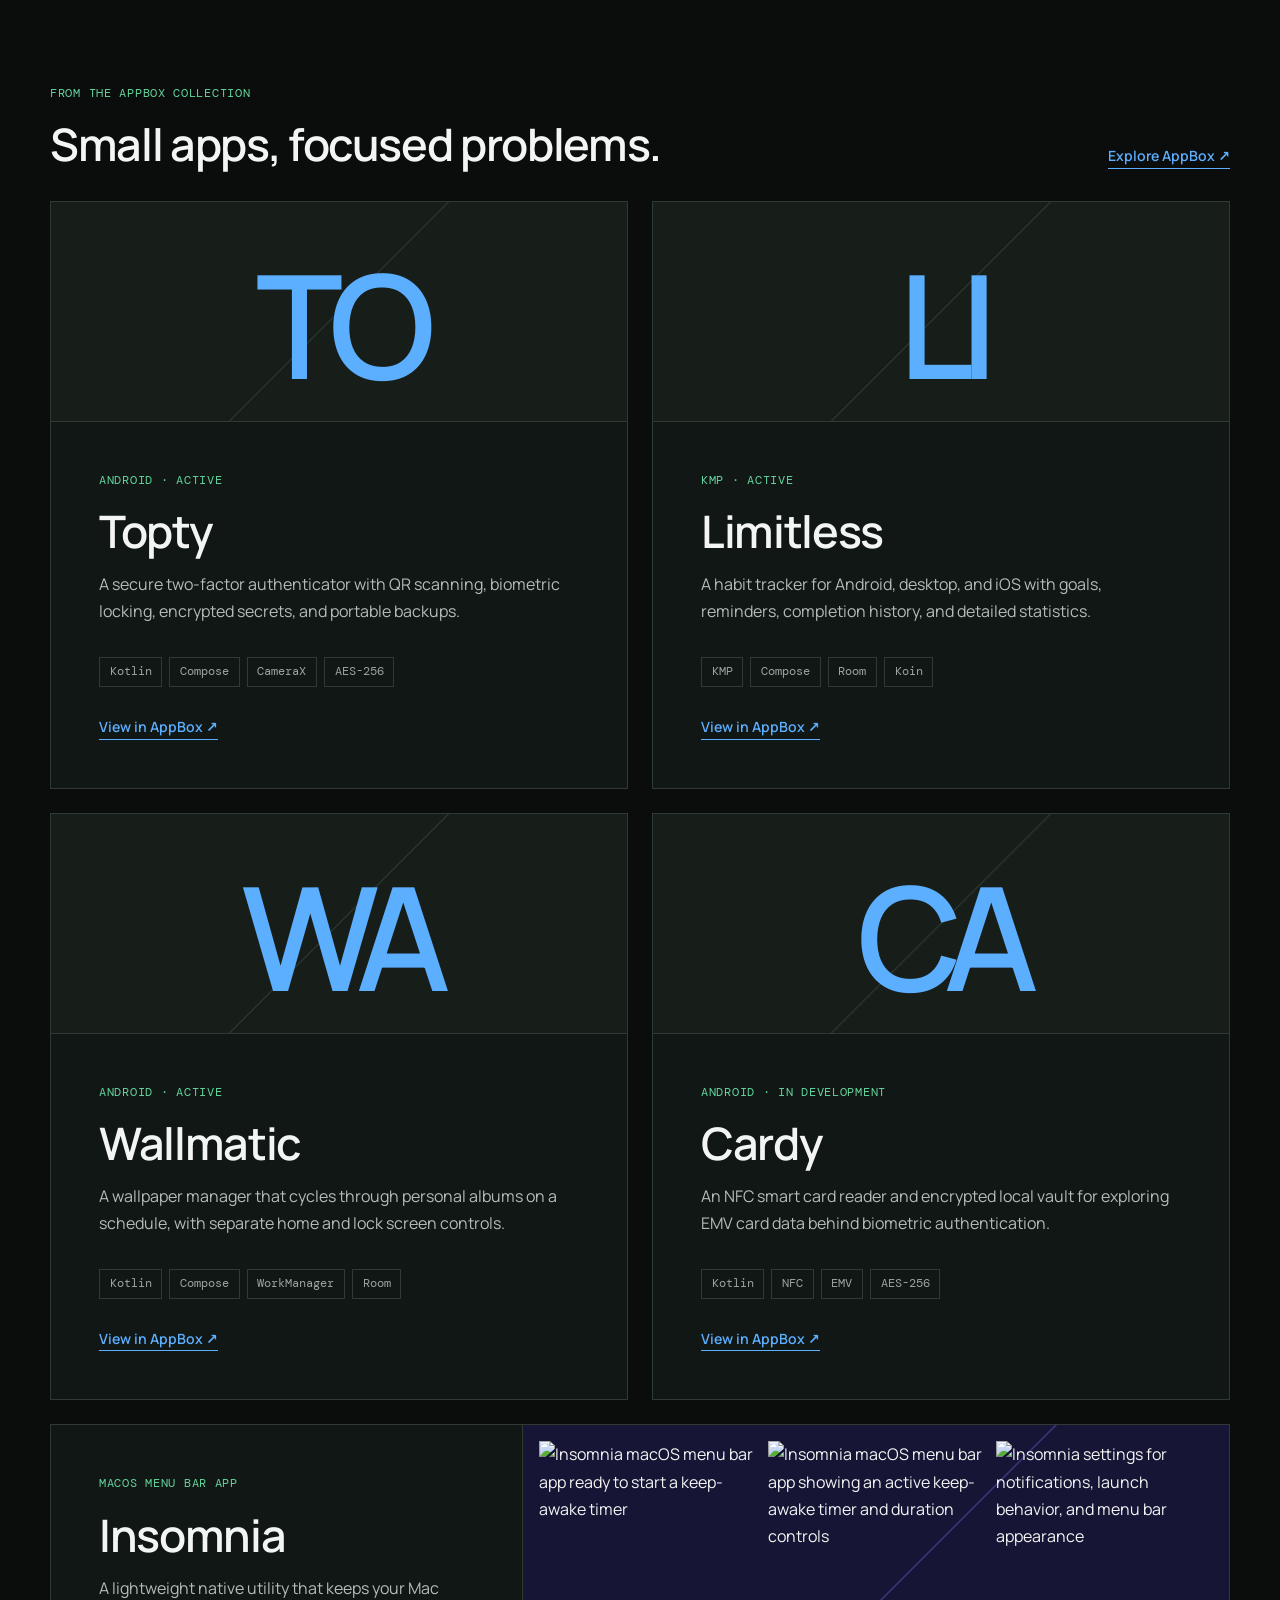
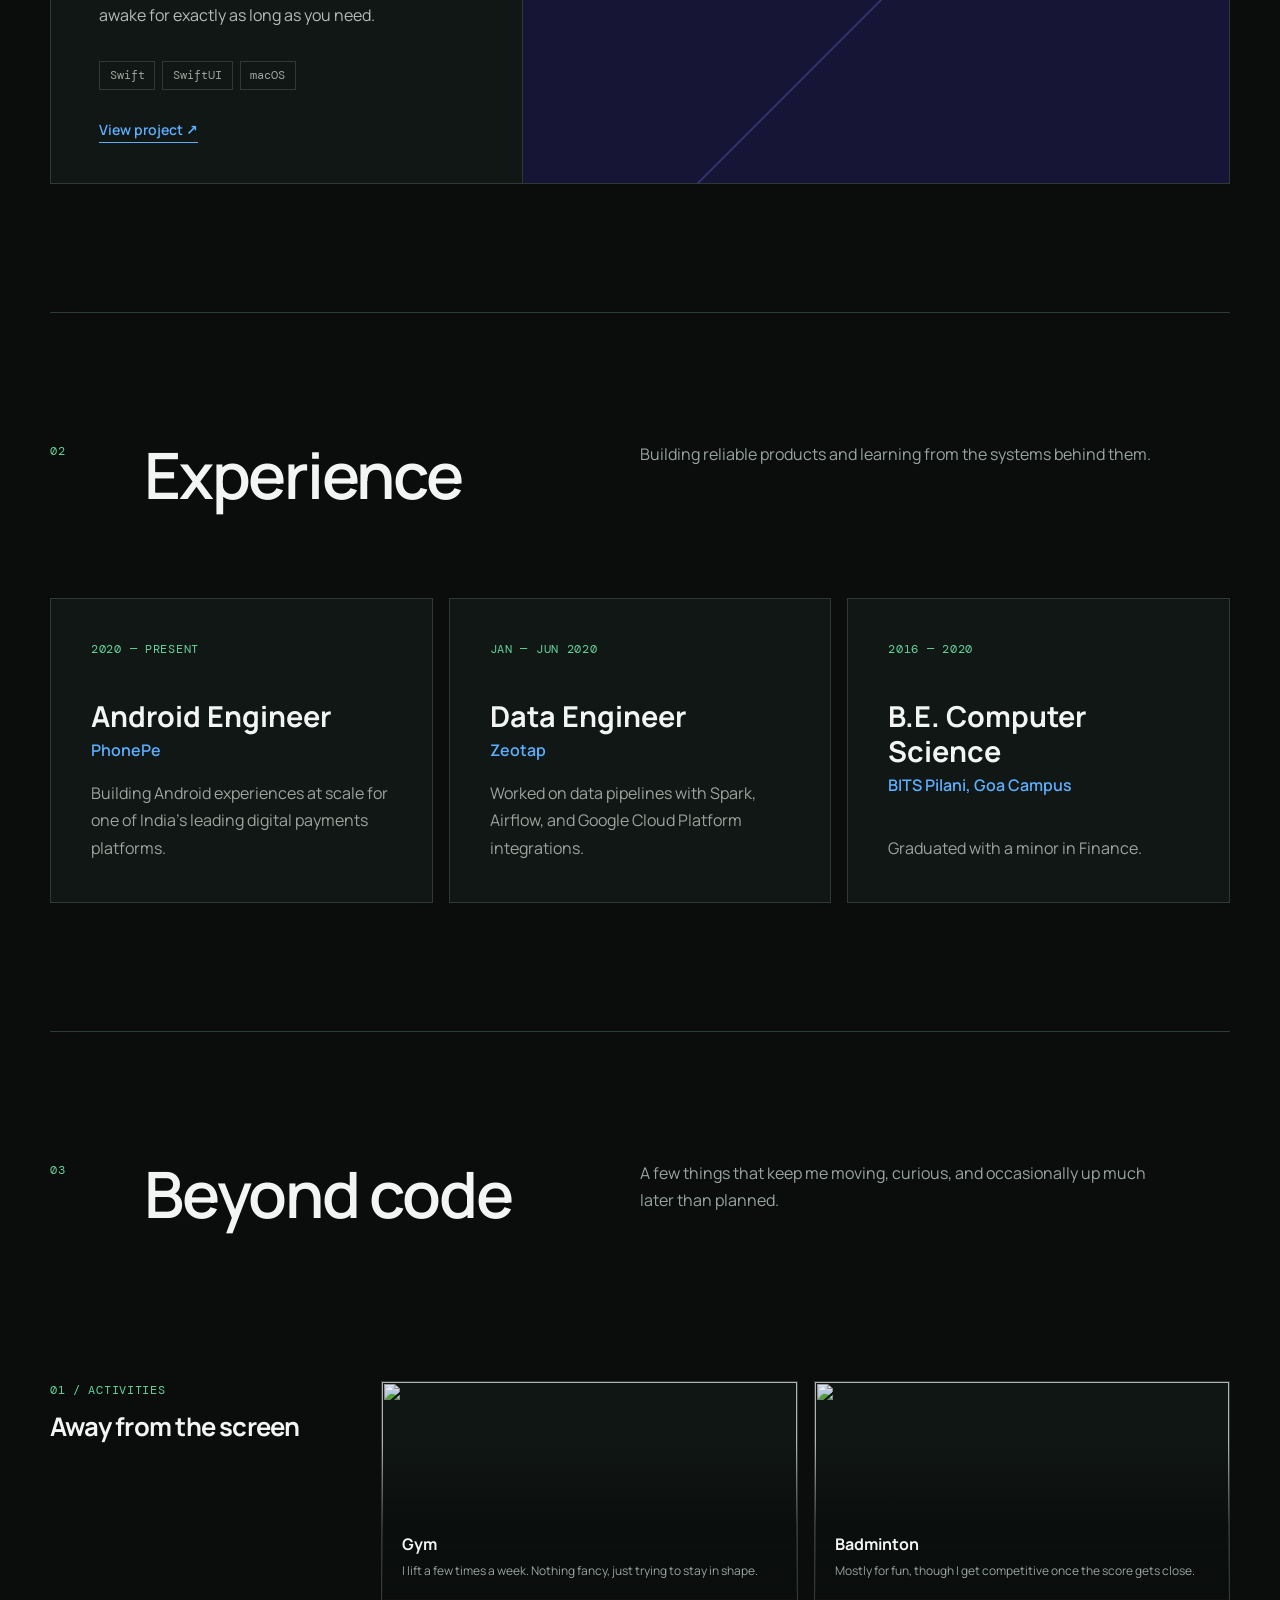
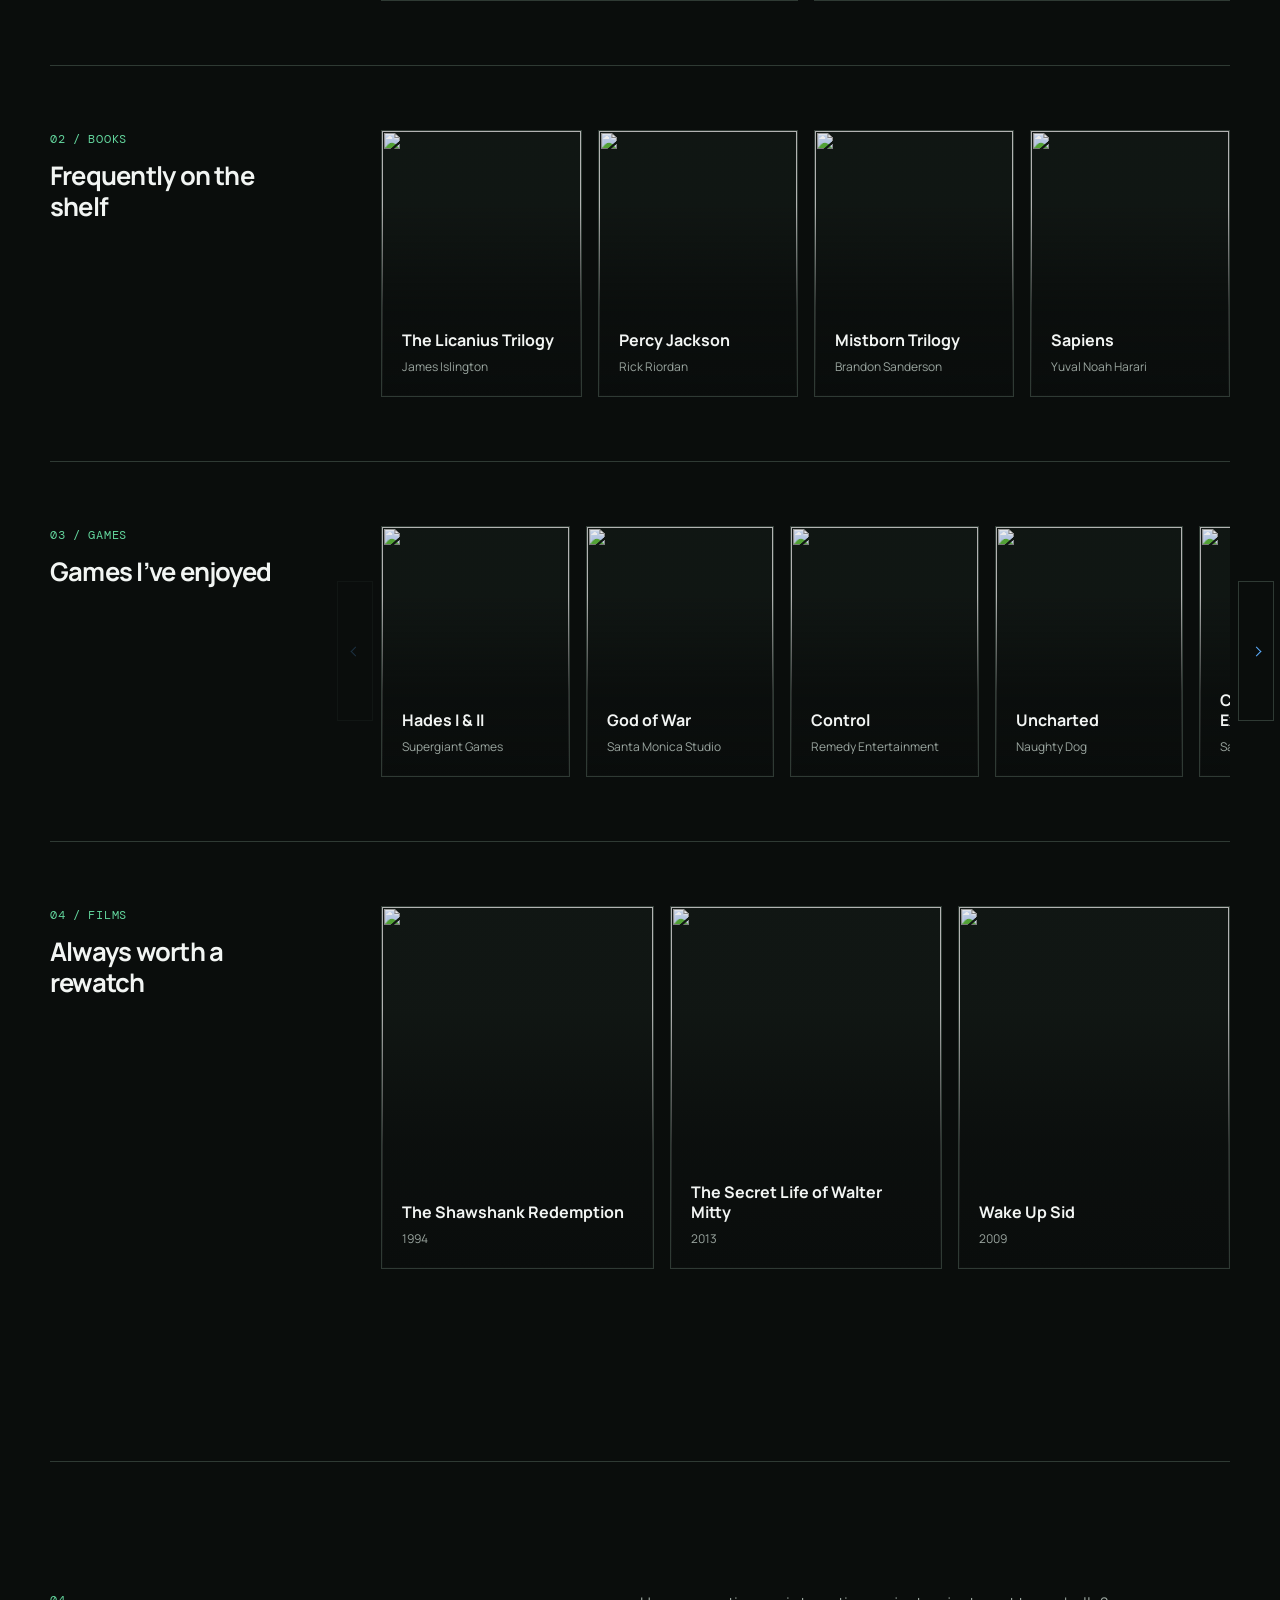
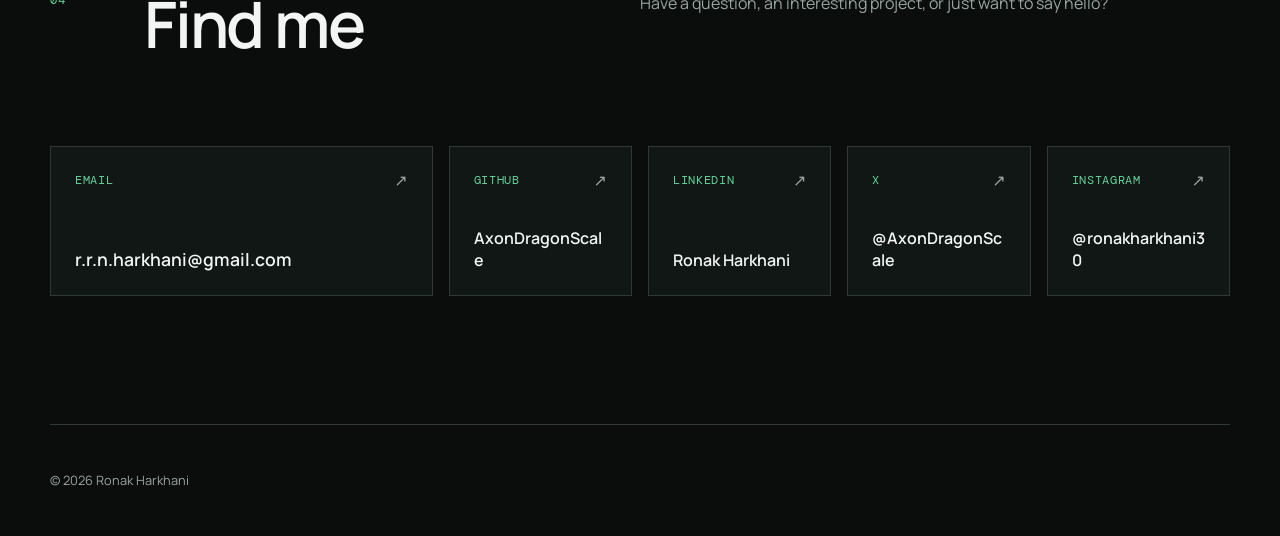
==== commit ea947b8c: "Add edge-hover carousels to Beyond code rows Rails sit in the whitespace outside each row so card ge" ====
--- a/index.html
+++ b/index.html
@@ -25,6 +25,7 @@
       rel="stylesheet"
     >
     <link rel="stylesheet" href="styles.css">
+    <script src="script.js" defer></script>
   </head>
   <body>
     <a class="skip-link" href="#main">Skip to content</a>
@@ -324,34 +325,55 @@
               <p>01 / Activities</p>
               <h3 id="activities-title">Away from the screen</h3>
             </div>
-            <div
-              class="interest-grid activities-grid"
-              role="region"
-              aria-label="Activities"
-              tabindex="0"
-            >
-              <article class="interest-card activity-card">
-                <img
-                  class="interest-image"
-                  src="https://images.unsplash.com/photo-1556817411-51d71c36cd87?auto=format&amp;fit=crop&amp;w=1200&amp;q=80"
-                  alt=""
-                  loading="lazy"
-                  decoding="async"
-                >
-                <h4>Gym</h4>
-                <p>I lift a few times a week. Nothing fancy, just trying to stay in shape.</p>
-              </article>
-              <article class="interest-card activity-card">
-                <img
-                  class="interest-image"
-                  src="https://images.unsplash.com/photo-1708312604109-16c0be9326cd?auto=format&amp;fit=crop&amp;w=1200&amp;q=80"
-                  alt=""
-                  loading="lazy"
-                  decoding="async"
-                >
-                <h4>Badminton</h4>
-                <p>Mostly for fun, though I get competitive once the score gets close.</p>
-              </article>
+            <div class="carousel" data-carousel>
+              <button
+                class="carousel-edge carousel-edge-prev"
+                type="button"
+                data-carousel-prev
+                aria-controls="activities-grid"
+                aria-label="Scroll activities left"
+              >
+                <span class="carousel-chevron" aria-hidden="true"></span>
+              </button>
+              <div
+                class="interest-grid activities-grid"
+                id="activities-grid"
+                role="region"
+                aria-label="Activities"
+                tabindex="0"
+              >
+                <article class="interest-card activity-card">
+                  <img
+                    class="interest-image"
+                    src="https://images.unsplash.com/photo-1556817411-51d71c36cd87?auto=format&amp;fit=crop&amp;w=1200&amp;q=80"
+                    alt=""
+                    loading="lazy"
+                    decoding="async"
+                  >
+                  <h4>Gym</h4>
+                  <p>I lift a few times a week. Nothing fancy, just trying to stay in shape.</p>
+                </article>
+                <article class="interest-card activity-card">
+                  <img
+                    class="interest-image"
+                    src="https://images.unsplash.com/photo-1708312604109-16c0be9326cd?auto=format&amp;fit=crop&amp;w=1200&amp;q=80"
+                    alt=""
+                    loading="lazy"
+                    decoding="async"
+                  >
+                  <h4>Badminton</h4>
+                  <p>Mostly for fun, though I get competitive once the score gets close.</p>
+                </article>
+              </div>
+              <button
+                class="carousel-edge carousel-edge-next"
+                type="button"
+                data-carousel-next
+                aria-controls="activities-grid"
+                aria-label="Scroll activities right"
+              >
+                <span class="carousel-chevron" aria-hidden="true"></span>
+              </button>
             </div>
           </section>
 
@@ -360,80 +382,101 @@
               <p>02 / Books</p>
               <h3 id="books-title">Frequently on the shelf</h3>
             </div>
-            <div
-              class="interest-grid"
-              role="region"
-              aria-label="Books"
-              tabindex="0"
-            >
-              <article class="interest-card media-card book-card">
-                <img
-                  class="interest-image"
-                  src="https://covers.openlibrary.org/b/id/8471205-L.jpg"
-                  alt=""
-                  loading="lazy"
-                  decoding="async"
-                >
-                <h4>
-                  <a
-                    href="https://www.google.com/search?q=The+Licanius+Trilogy+James+Islington"
-                    target="_blank"
-                    rel="noreferrer"
-                  >The Licanius Trilogy</a>
-                </h4>
-                <p>James Islington</p>
-              </article>
-              <article class="interest-card media-card book-card">
-                <img
-                  class="interest-image"
-                  src="https://covers.openlibrary.org/b/id/7239831-L.jpg"
-                  alt=""
-                  loading="lazy"
-                  decoding="async"
-                >
-                <h4>
-                  <a
-                    href="https://www.google.com/search?q=Percy+Jackson+Rick+Riordan"
-                    target="_blank"
-                    rel="noreferrer"
-                  >Percy Jackson</a>
-                </h4>
-                <p>Rick Riordan</p>
-              </article>
-              <article class="interest-card media-card book-card">
-                <img
-                  class="interest-image"
-                  src="https://covers.openlibrary.org/b/id/11329782-L.jpg"
-                  alt=""
-                  loading="lazy"
-                  decoding="async"
-                >
-                <h4>
-                  <a
-                    href="https://www.google.com/search?q=Mistborn+Trilogy+Brandon+Sanderson"
-                    target="_blank"
-                    rel="noreferrer"
-                  >Mistborn Trilogy</a>
-                </h4>
-                <p>Brandon Sanderson</p>
-              </article>
-              <article class="interest-card media-card book-card">
-                <img
-                  class="interest-image"
-                  src="https://covers.openlibrary.org/b/id/8634250-L.jpg"
-                  alt=""
-                  loading="lazy"
-                  decoding="async"
-                >
-                <h4>
-                  <a
-                    href="https://www.google.com/search?q=Sapiens+Yuval+Noah+Harari"
-                    target="_blank"
-                    rel="noreferrer"
-                  >Sapiens</a>
-                </h4>
-                <p>Yuval Noah Harari</p>
-              </article>
+            <div class="carousel" data-carousel>
+              <button
+                class="carousel-edge carousel-edge-prev"
+                type="button"
+                data-carousel-prev
+                aria-controls="books-grid"
+                aria-label="Scroll books left"
+              >
+                <span class="carousel-chevron" aria-hidden="true"></span>
+              </button>
+              <div
+                class="interest-grid"
+                id="books-grid"
+                role="region"
+                aria-label="Books"
+                tabindex="0"
+              >
+                <article class="interest-card media-card book-card">
+                  <img
+                    class="interest-image"
+                    src="https://covers.openlibrary.org/b/id/8471205-L.jpg"
+                    alt=""
+                    loading="lazy"
+                    decoding="async"
+                  >
+                  <h4>
+                    <a
+                      href="https://www.google.com/search?q=The+Licanius+Trilogy+James+Islington"
+                      target="_blank"
+                      rel="noreferrer"
+                    >The Licanius Trilogy</a>
+                  </h4>
+                  <p>James Islington</p>
+                </article>
+                <article class="interest-card media-card book-card">
+                  <img
+                    class="interest-image"
+                    src="https://covers.openlibrary.org/b/id/7239831-L.jpg"
+                    alt=""
+                    loading="lazy"
+                    decoding="async"
+                  >
+                  <h4>
+                    <a
+                      href="https://www.google.com/search?q=Percy+Jackson+Rick+Riordan"
+                      target="_blank"
+                      rel="noreferrer"
+                    >Percy Jackson</a>
+                  </h4>
+                  <p>Rick Riordan</p>
+                </article>
+                <article class="interest-card media-card book-card">
+                  <img
+                    class="interest-image"
+                    src="https://covers.openlibrary.org/b/id/11329782-L.jpg"
+                    alt=""
+                    loading="lazy"
+                    decoding="async"
+                  >
+                  <h4>
+                    <a
+                      href="https://www.google.com/search?q=Mistborn+Trilogy+Brandon+Sanderson"
+                      target="_blank"
+                      rel="noreferrer"
+                    >Mistborn Trilogy</a>
+                  </h4>
+                  <p>Brandon Sanderson</p>
+                </article>
+                <article class="interest-card media-card book-card">
+                  <img
+                    class="interest-image"
+                    src="https://covers.openlibrary.org/b/id/8634250-L.jpg"
+                    alt=""
+                    loading="lazy"
+                    decoding="async"
+                  >
+                  <h4>
+                    <a
+                      href="https://www.google.com/search?q=Sapiens+Yuval+Noah+Harari"
+                      target="_blank"
+                      rel="noreferrer"
+                    >Sapiens</a>
+                  </h4>
+                  <p>Yuval Noah Harari</p>
+                </article>
+              </div>
+              <button
+                class="carousel-edge carousel-edge-next"
+                type="button"
+                data-carousel-next
+                aria-controls="books-grid"
+                aria-label="Scroll books right"
+              >
+                <span class="carousel-chevron" aria-hidden="true"></span>
+              </button>
             </div>
           </section>
 
@@ -442,165 +485,186 @@
               <p>03 / Games</p>
               <h3 id="games-title">Games I’ve enjoyed</h3>
             </div>
-            <div
-              class="interest-grid games-grid"
-              role="region"
-              aria-label="Games"
-              tabindex="0"
-            >
-              <article class="interest-card media-card game-card">
-                <img
-                  class="interest-image"
-                  src="https://upload.wikimedia.org/wikipedia/en/c/cc/Hades_cover_art.jpg"
-                  alt=""
-                  loading="lazy"
-                  decoding="async"
-                >
-                <h4>
-                  <a
-                    href="https://www.google.com/search?q=Hades+I+%26+II+Supergiant+Games"
-                    target="_blank"
-                    rel="noreferrer"
-                  >Hades I & II</a>
-                </h4>
-                <p>Supergiant Games</p>
-              </article>
-              <article class="interest-card media-card game-card">
-                <img
-                  class="interest-image"
-                  src="https://upload.wikimedia.org/wikipedia/en/a/a7/God_of_War_4_cover.jpg"
-                  alt=""
-                  loading="lazy"
-                  decoding="async"
-                >
-                <h4>
-                  <a
-                    href="https://www.google.com/search?q=God+of+War+Santa+Monica+Studio"
-                    target="_blank"
-                    rel="noreferrer"
-                  >God of War</a>
-                </h4>
-                <p>Santa Monica Studio</p>
-              </article>
-              <article class="interest-card media-card game-card">
-                <img
-                  class="interest-image"
-                  src="https://upload.wikimedia.org/wikipedia/en/e/e5/Control_game_cover_art.jpg"
-                  alt=""
-                  loading="lazy"
-                  decoding="async"
-                >
-                <h4>
-                  <a
-                    href="https://www.google.com/search?q=Control+game+Remedy+Entertainment"
-                    target="_blank"
-                    rel="noreferrer"
-                  >Control</a>
-                </h4>
-                <p>Remedy Entertainment</p>
-              </article>
-              <article class="interest-card media-card game-card">
-                <img
-                  class="interest-image"
-                  src="https://upload.wikimedia.org/wikipedia/en/1/1a/Uncharted_4_box_artwork.jpg"
-                  alt=""
-                  loading="lazy"
-                  decoding="async"
-                >
-                <h4>
-                  <a
-                    href="https://www.google.com/search?q=Uncharted+Naughty+Dog"
-                    target="_blank"
-                    rel="noreferrer"
-                  >Uncharted</a>
-                </h4>
-                <p>Naughty Dog</p>
-              </article>
-              <article class="interest-card media-card game-card">
-                <img
-                  class="interest-image"
-                  src="https://upload.wikimedia.org/wikipedia/en/5/5a/Clair_Obscur%2C_Expedition_33_Cover_1.webp"
-                  alt=""
-                  loading="lazy"
-                  decoding="async"
-                >
-                <h4>
-                  <a
-                    href="https://www.google.com/search?q=Clair+Obscur+Expedition+33"
-                    target="_blank"
-                    rel="noreferrer"
-                  >Clair Obscur: Expedition 33</a>
-                </h4>
-                <p>Sandfall Interactive</p>
-              </article>
-              <article class="interest-card media-card game-card">
-                <img
-                  class="interest-image"
-                  src="https://upload.wikimedia.org/wikipedia/en/f/fc/Hi-Fi_Rush_cover_art.jpg"
-                  alt=""
-                  loading="lazy"
-                  decoding="async"
-                >
-                <h4>
-                  <a
-                    href="https://www.google.com/search?q=Hi-Fi+Rush"
-                    target="_blank"
-                    rel="noreferrer"
-                  >Hi-Fi Rush</a>
-                </h4>
-                <p>Tango Gameworks</p>
-              </article>
-              <article class="interest-card media-card game-card">
-                <img
-                  class="interest-image"
-                  src="https://upload.wikimedia.org/wikipedia/en/b/b2/Ori_and_the_Blind_Forest_Logo.jpg"
-                  alt=""
-                  loading="lazy"
-                  decoding="async"
-                >
-                <h4>
-                  <a
-                    href="https://www.google.com/search?q=Ori+and+the+Blind+Forest"
-                    target="_blank"
-                    rel="noreferrer"
-                  >Ori and the Blind Forest</a>
-                </h4>
-                <p>Moon Studios</p>
-              </article>
-              <article class="interest-card media-card game-card">
-                <img
-                  class="interest-image"
-                  src="https://upload.wikimedia.org/wikipedia/en/d/df/Resident_Evil_4_remake_cover_art.jpg"
-                  alt=""
-                  loading="lazy"
-                  decoding="async"
-                >
-                <h4>
-                  <a
-                    href="https://www.google.com/search?q=Resident+Evil+game+series"
-                    target="_blank"
-                    rel="noreferrer"
-                  >Resident Evil</a>
-                </h4>
-                <p>Capcom</p>
-              </article>
-              <article class="interest-card media-card game-card">
-                <img
-                  class="interest-image"
-                  src="https://upload.wikimedia.org/wikipedia/en/f/f1/TombRaider2013.jpg"
-                  alt=""
-                  loading="lazy"
-                  decoding="async"
-                >
-                <h4>
-                  <a
-                    href="https://www.google.com/search?q=Tomb+Raider+game+series"
-                    target="_blank"
-                    rel="noreferrer"
-                  >Tomb Raider</a>
-                </h4>
-                <p>Crystal Dynamics</p>
-              </article>
+            <div class="carousel" data-carousel>
+              <button
+                class="carousel-edge carousel-edge-prev"
+                type="button"
+                data-carousel-prev
+                aria-controls="games-grid"
+                aria-label="Scroll games left"
+              >
+                <span class="carousel-chevron" aria-hidden="true"></span>
+              </button>
+              <div
+                class="interest-grid games-grid"
+                id="games-grid"
+                role="region"
+                aria-label="Games"
+                tabindex="0"
+              >
+                <article class="interest-card media-card game-card">
+                  <img
+                    class="interest-image"
+                    src="https://upload.wikimedia.org/wikipedia/en/c/cc/Hades_cover_art.jpg"
+                    alt=""
+                    loading="lazy"
+                    decoding="async"
+                  >
+                  <h4>
+                    <a
+                      href="https://www.google.com/search?q=Hades+I+%26+II+Supergiant+Games"
+                      target="_blank"
+                      rel="noreferrer"
+                    >Hades I & II</a>
+                  </h4>
+                  <p>Supergiant Games</p>
+                </article>
+                <article class="interest-card media-card game-card">
+                  <img
+                    class="interest-image"
+                    src="https://upload.wikimedia.org/wikipedia/en/a/a7/God_of_War_4_cover.jpg"
+                    alt=""
+                    loading="lazy"
+                    decoding="async"
+                  >
+                  <h4>
+                    <a
+                      href="https://www.google.com/search?q=God+of+War+Santa+Monica+Studio"
+                      target="_blank"
+                      rel="noreferrer"
+                    >God of War</a>
+                  </h4>
+                  <p>Santa Monica Studio</p>
+                </article>
+                <article class="interest-card media-card game-card">
+                  <img
+                    class="interest-image"
+                    src="https://upload.wikimedia.org/wikipedia/en/e/e5/Control_game_cover_art.jpg"
+                    alt=""
+                    loading="lazy"
+                    decoding="async"
+                  >
+                  <h4>
+                    <a
+                      href="https://www.google.com/search?q=Control+game+Remedy+Entertainment"
+                      target="_blank"
+                      rel="noreferrer"
+                    >Control</a>
+                  </h4>
+                  <p>Remedy Entertainment</p>
+                </article>
+                <article class="interest-card media-card game-card">
+                  <img
+                    class="interest-image"
+                    src="https://upload.wikimedia.org/wikipedia/en/1/1a/Uncharted_4_box_artwork.jpg"
+                    alt=""
+                    loading="lazy"
+                    decoding="async"
+                  >
+                  <h4>
+                    <a
+                      href="https://www.google.com/search?q=Uncharted+Naughty+Dog"
+                      target="_blank"
+                      rel="noreferrer"
+                    >Uncharted</a>
+                  </h4>
+                  <p>Naughty Dog</p>
+                </article>
+                <article class="interest-card media-card game-card">
+                  <img
+                    class="interest-image"
+                    src="https://upload.wikimedia.org/wikipedia/en/5/5a/Clair_Obscur%2C_Expedition_33_Cover_1.webp"
+                    alt=""
+                    loading="lazy"
+                    decoding="async"
+                  >
+                  <h4>
+                    <a
+                      href="https://www.google.com/search?q=Clair+Obscur+Expedition+33"
+                      target="_blank"
+                      rel="noreferrer"
+                    >Clair Obscur: Expedition 33</a>
+                  </h4>
+                  <p>Sandfall Interactive</p>
+                </article>
+                <article class="interest-card media-card game-card">
+                  <img
+                    class="interest-image"
+                    src="https://upload.wikimedia.org/wikipedia/en/f/fc/Hi-Fi_Rush_cover_art.jpg"
+                    alt=""
+                    loading="lazy"
+                    decoding="async"
+                  >
+                  <h4>
+                    <a
+                      href="https://www.google.com/search?q=Hi-Fi+Rush"
+                      target="_blank"
+                      rel="noreferrer"
+                    >Hi-Fi Rush</a>
+                  </h4>
+                  <p>Tango Gameworks</p>
+                </article>
+                <article class="interest-card media-card game-card">
+                  <img
+                    class="interest-image"
+                    src="https://upload.wikimedia.org/wikipedia/en/b/b2/Ori_and_the_Blind_Forest_Logo.jpg"
+                    alt=""
+                    loading="lazy"
+                    decoding="async"
+                  >
+                  <h4>
+                    <a
+                      href="https://www.google.com/search?q=Ori+and+the+Blind+Forest"
+                      target="_blank"
+                      rel="noreferrer"
+                    >Ori and the Blind Forest</a>
+                  </h4>
+                  <p>Moon Studios</p>
+                </article>
+                <article class="interest-card media-card game-card">
+                  <img
+                    class="interest-image"
+                    src="https://upload.wikimedia.org/wikipedia/en/d/df/Resident_Evil_4_remake_cover_art.jpg"
+                    alt=""
+                    loading="lazy"
+                    decoding="async"
+                  >
+                  <h4>
+                    <a
+                      href="https://www.google.com/search?q=Resident+Evil+game+series"
+                      target="_blank"
+                      rel="noreferrer"
+                    >Resident Evil</a>
+                  </h4>
+                  <p>Capcom</p>
+                </article>
+                <article class="interest-card media-card game-card">
+                  <img
+                    class="interest-image"
+                    src="https://upload.wikimedia.org/wikipedia/en/f/f1/TombRaider2013.jpg"
+                    alt=""
+                    loading="lazy"
+                    decoding="async"
+                  >
+                  <h4>
+                    <a
+                      href="https://www.google.com/search?q=Tomb+Raider+game+series"
+                      target="_blank"
+                      rel="noreferrer"
+                    >Tomb Raider</a>
+                  </h4>
+                  <p>Crystal Dynamics</p>
+                </article>
+              </div>
+              <button
+                class="carousel-edge carousel-edge-next"
+                type="button"
+                data-carousel-next
+                aria-controls="games-grid"
+                aria-label="Scroll games right"
+              >
+                <span class="carousel-chevron" aria-hidden="true"></span>
+              </button>
             </div>
           </section>
 
@@ -609,63 +673,84 @@
               <p>04 / Films</p>
               <h3 id="films-title">Always worth a rewatch</h3>
             </div>
-            <div
-              class="interest-grid films-grid"
-              role="region"
-              aria-label="Films"
-              tabindex="0"
-            >
-              <article class="interest-card media-card film-card">
-                <img
-                  class="interest-image"
-                  src="https://upload.wikimedia.org/wikipedia/en/8/81/ShawshankRedemptionMoviePoster.jpg"
-                  alt=""
-                  loading="lazy"
-                  decoding="async"
-                >
-                <h4>
-                  <a
-                    href="https://www.google.com/search?q=The+Shawshank+Redemption"
-                    target="_blank"
-                    rel="noreferrer"
-                  >The Shawshank Redemption</a>
-                </h4>
-                <p>1994</p>
-              </article>
-              <article class="interest-card media-card film-card">
-                <img
-                  class="interest-image"
-                  src="https://media2.firstshowing.net/firstshowing/img7/waltermitty-firstposter-full.jpg"
-                  alt=""
-                  loading="lazy"
-                  decoding="async"
-                >
-                <h4>
-                  <a
-                    href="https://www.google.com/search?q=The+Secret+Life+of+Walter+Mitty+2013"
-                    target="_blank"
-                    rel="noreferrer"
-                  >The Secret Life of Walter Mitty</a>
-                </h4>
-                <p>2013</p>
-              </article>
-              <article class="interest-card media-card film-card">
-                <img
-                  class="interest-image"
-                  src="https://upload.wikimedia.org/wikipedia/en/9/9f/Wake_up_Sid.jpg"
-                  alt=""
-                  loading="lazy"
-                  decoding="async"
-                >
-                <h4>
-                  <a
-                    href="https://www.google.com/search?q=Wake+Up+Sid+2009"
-                    target="_blank"
-                    rel="noreferrer"
-                  >Wake Up Sid</a>
-                </h4>
-                <p>2009</p>
-              </article>
+            <div class="carousel" data-carousel>
+              <button
+                class="carousel-edge carousel-edge-prev"
+                type="button"
+                data-carousel-prev
+                aria-controls="films-grid"
+                aria-label="Scroll films left"
+              >
+                <span class="carousel-chevron" aria-hidden="true"></span>
+              </button>
+              <div
+                class="interest-grid films-grid"
+                id="films-grid"
+                role="region"
+                aria-label="Films"
+                tabindex="0"
+              >
+                <article class="interest-card media-card film-card">
+                  <img
+                    class="interest-image"
+                    src="https://upload.wikimedia.org/wikipedia/en/8/81/ShawshankRedemptionMoviePoster.jpg"
+                    alt=""
+                    loading="lazy"
+                    decoding="async"
+                  >
+                  <h4>
+                    <a
+                      href="https://www.google.com/search?q=The+Shawshank+Redemption"
+                      target="_blank"
+                      rel="noreferrer"
+                    >The Shawshank Redemption</a>
+                  </h4>
+                  <p>1994</p>
+                </article>
+                <article class="interest-card media-card film-card">
+                  <img
+                    class="interest-image"
+                    src="https://media2.firstshowing.net/firstshowing/img7/waltermitty-firstposter-full.jpg"
+                    alt=""
+                    loading="lazy"
+                    decoding="async"
+                  >
+                  <h4>
+                    <a
+                      href="https://www.google.com/search?q=The+Secret+Life+of+Walter+Mitty+2013"
+                      target="_blank"
+                      rel="noreferrer"
+                    >The Secret Life of Walter Mitty</a>
+                  </h4>
+                  <p>2013</p>
+                </article>
+                <article class="interest-card media-card film-card">
+                  <img
+                    class="interest-image"
+                    src="https://upload.wikimedia.org/wikipedia/en/9/9f/Wake_up_Sid.jpg"
+                    alt=""
+                    loading="lazy"
+                    decoding="async"
+                  >
+                  <h4>
+                    <a
+                      href="https://www.google.com/search?q=Wake+Up+Sid+2009"
+                      target="_blank"
+                      rel="noreferrer"
+                    >Wake Up Sid</a>
+                  </h4>
+                  <p>2009</p>
+                </article>
+              </div>
+              <button
+                class="carousel-edge carousel-edge-next"
+                type="button"
+                data-carousel-next
+                aria-controls="films-grid"
+                aria-label="Scroll films right"
+              >
+                <span class="carousel-chevron" aria-hidden="true"></span>
+              </button>
             </div>
           </section>
         </div>
--- a/styles.css
+++ b/styles.css
@@ -565,9 +565,115 @@
 }
 
 .interest-heading h3 {
+  margin-bottom: 0;
   font-size: clamp(1.25rem, 2vw, 1.7rem);
   letter-spacing: -0.03em;
   line-height: 1.2;
+}
+
+.carousel {
+  position: relative;
+  min-width: 0;
+}
+
+.carousel-edge {
+  position: absolute;
+  top: 50%;
+  z-index: 2;
+  display: none;
+  width: 36px;
+  height: 140px;
+  padding: 0;
+  border: 1px solid var(--line);
+  background: transparent;
+  color: var(--blue);
+  -webkit-appearance: none;
+  appearance: none;
+  place-items: center;
+  cursor: pointer;
+  transform: translateY(-50%);
+  transition:
+    background 160ms ease,
+    border-color 160ms ease,
+    color 160ms ease,
+    opacity 160ms ease;
+}
+
+.carousel.is-scrollable .carousel-edge {
+  display: grid;
+}
+
+.carousel-edge-prev {
+  right: 100%;
+  margin-right: 8px;
+}
+
+.carousel-edge-next {
+  left: 100%;
+  margin-left: 8px;
+}
+
+.carousel-edge:disabled {
+  opacity: 0.22;
+  cursor: default;
+  pointer-events: none;
+}
+
+@media (hover: none) {
+  .carousel.is-scrollable .carousel-edge {
+    display: none;
+  }
+}
+
+@media (max-width: 1267px) {
+  .carousel-edge-next {
+    width: 22px;
+    margin-left: 2px;
+  }
+}
+
+@media (max-width: 820px) {
+  .carousel.is-scrollable .carousel-edge {
+    display: none;
+  }
+}
+
+.carousel-edge:hover:not(:disabled),
+.carousel-edge:focus-visible {
+  border-color: var(--blue);
+  background: var(--surface);
+  color: var(--text);
+}
+
+.carousel-edge:focus-visible {
+  outline: 2px solid var(--green);
+  outline-offset: 4px;
+}
+
+.carousel-chevron {
+  width: 7px;
+  height: 7px;
+  border-top: 1px solid currentColor;
+  border-right: 1px solid currentColor;
+  transition:
+    transform 160ms ease,
+    translate 160ms ease;
+}
+
+.carousel-edge-prev .carousel-chevron {
+  transform: rotate(-135deg);
+}
+
+.carousel-edge-next .carousel-chevron {
+  transform: rotate(45deg);
+}
+
+.carousel-edge-prev:hover:not(:disabled) .carousel-chevron {
+  translate: -2px 0;
+}
+
+.carousel-edge-next:hover:not(:disabled) .carousel-chevron {
+  translate: 2px 0;
 }
 
 .interest-grid {
@@ -579,8 +685,13 @@
   overflow-x: auto;
   overscroll-behavior-inline: none;
   padding-block: 8px 16px;
-  scroll-snap-type: inline proximity;
   scrollbar-width: none;
+}
+
+@media (hover: none) {
+  .interest-grid {
+    scroll-snap-type: inline proximity;
+  }
 }
 
 .interest-grid::-webkit-scrollbar {
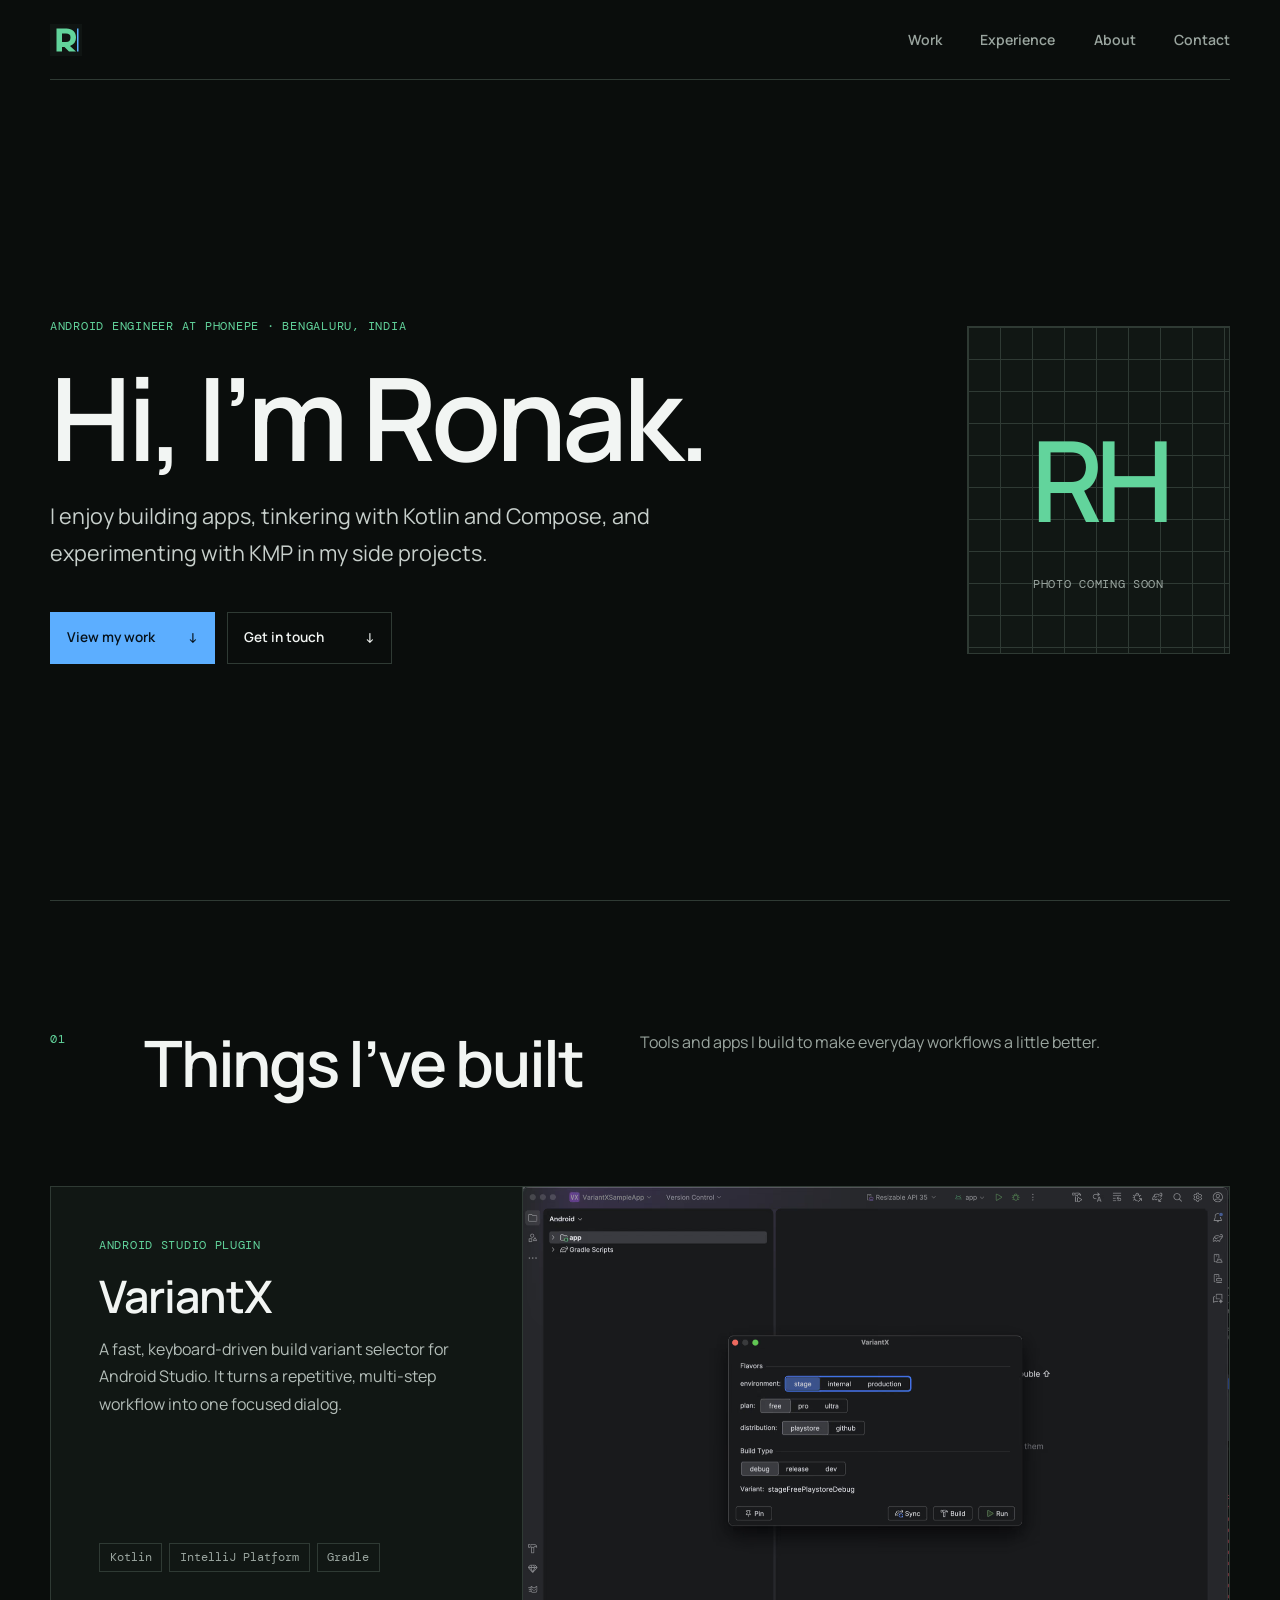
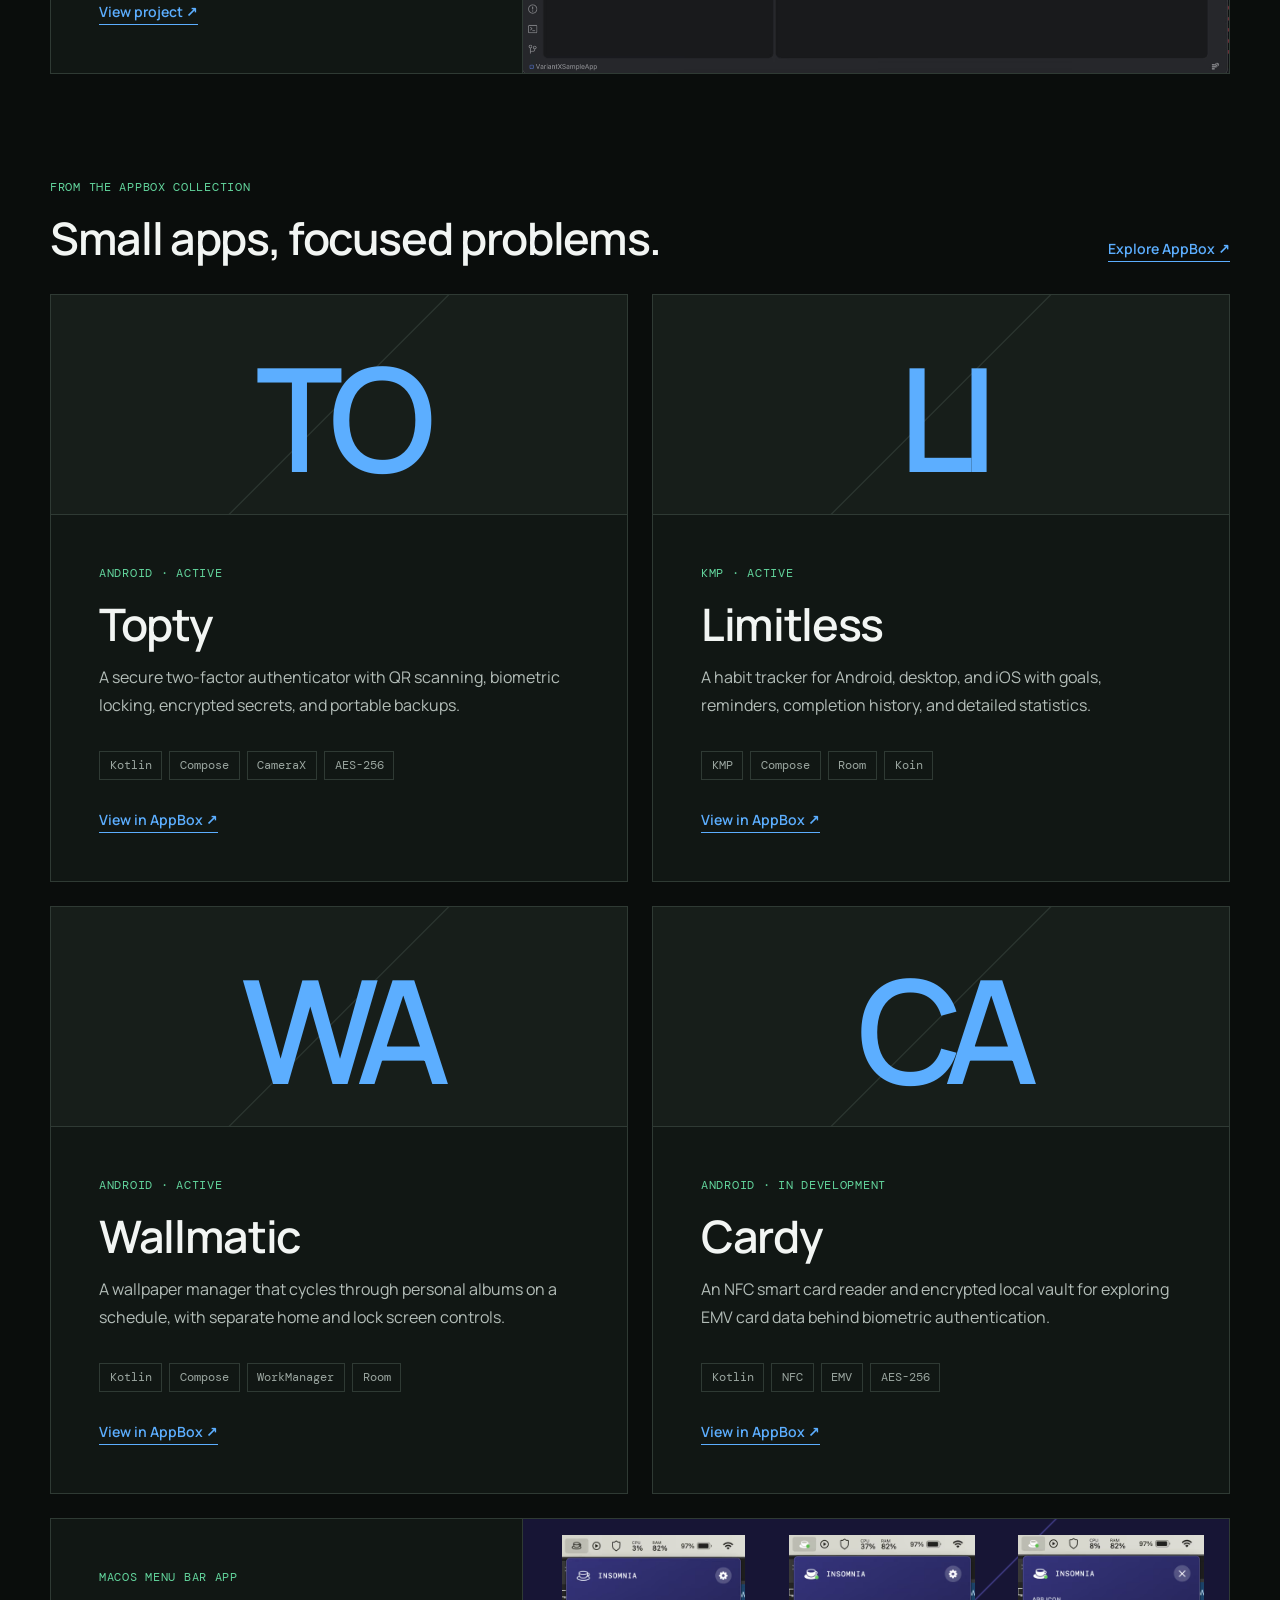
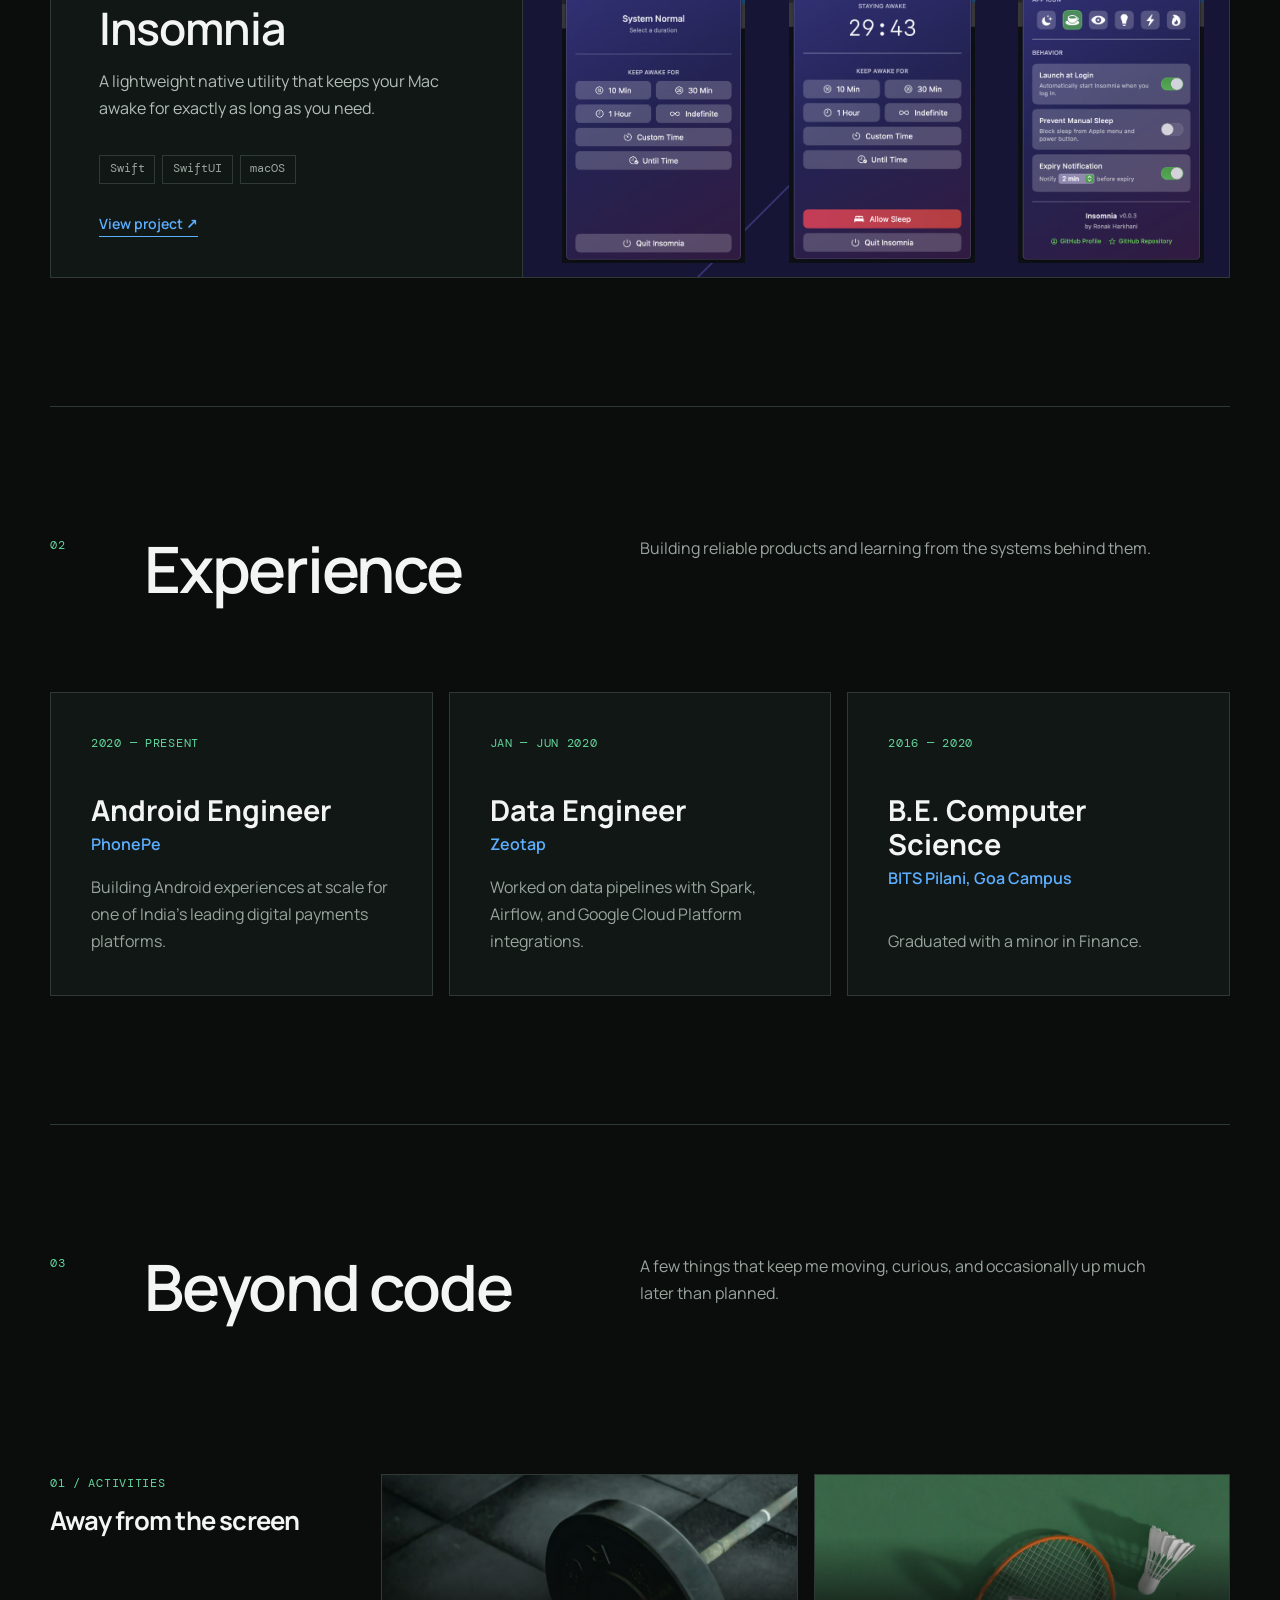
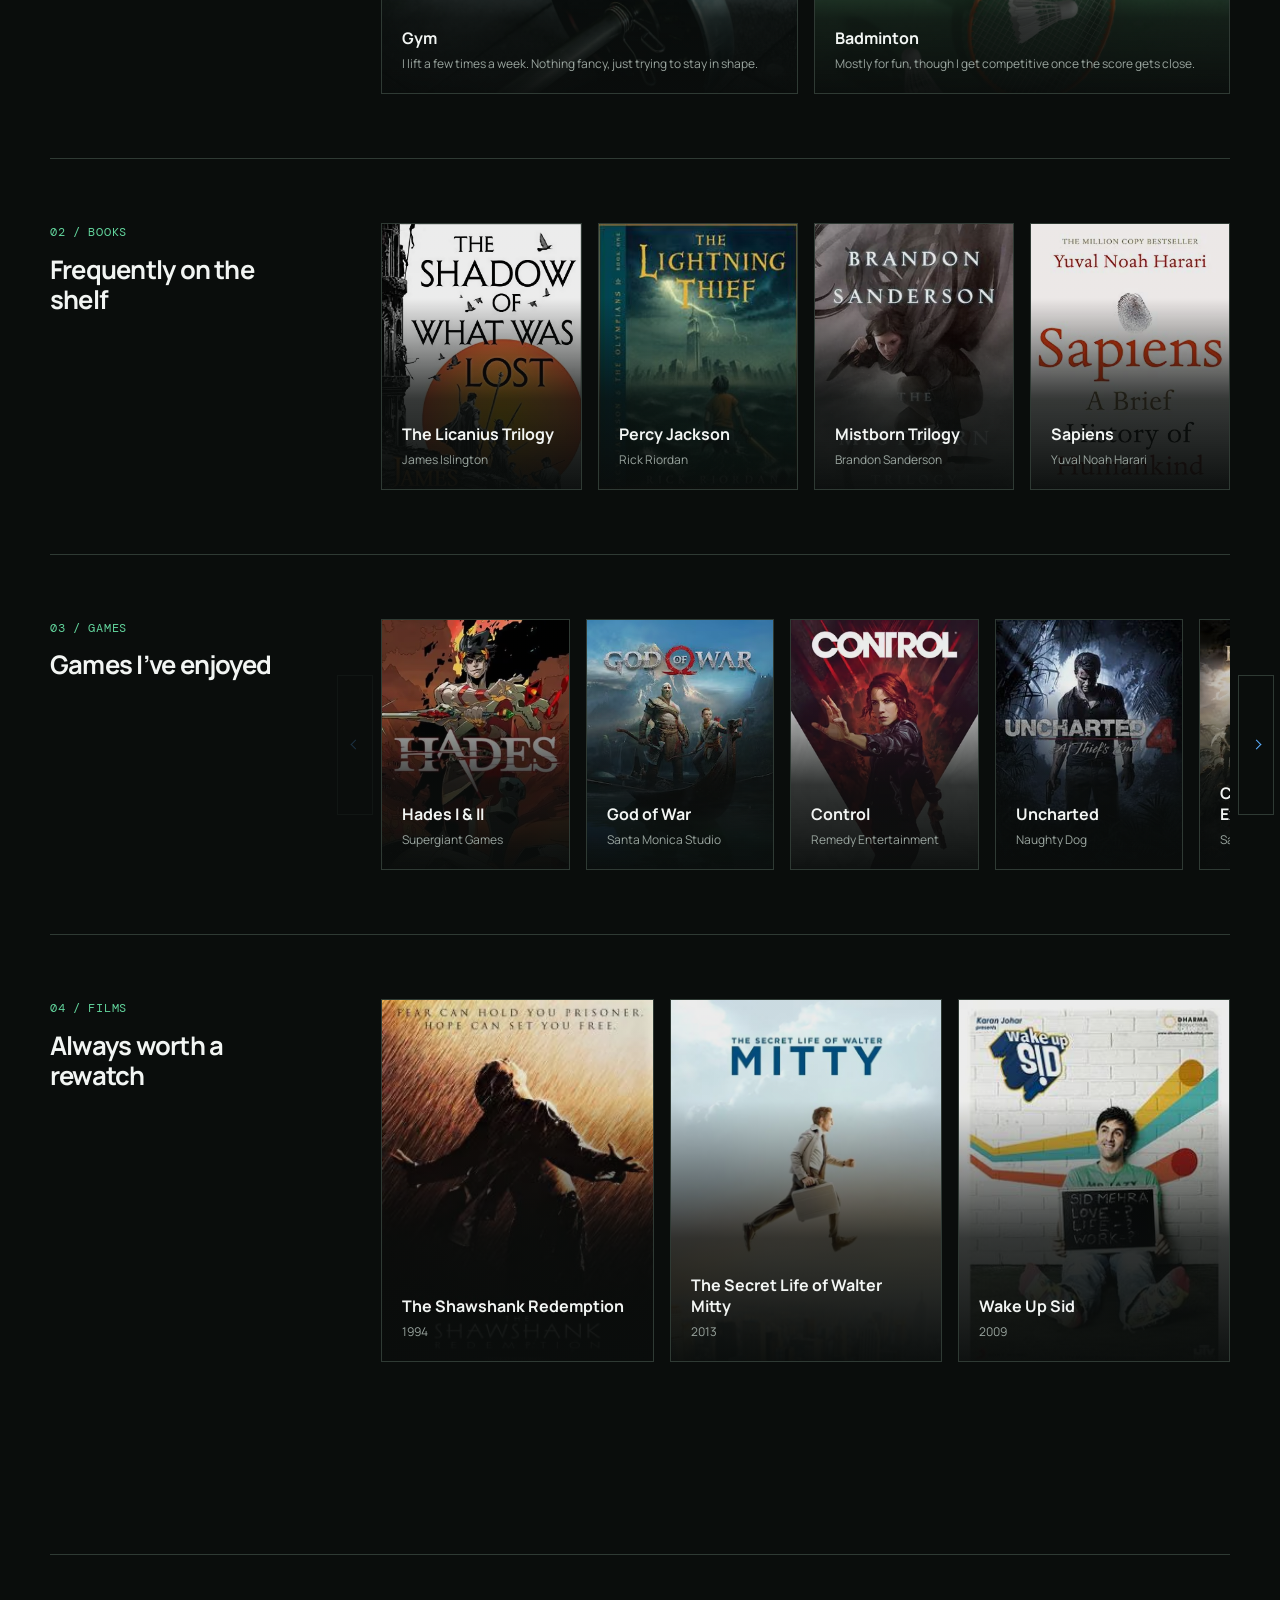
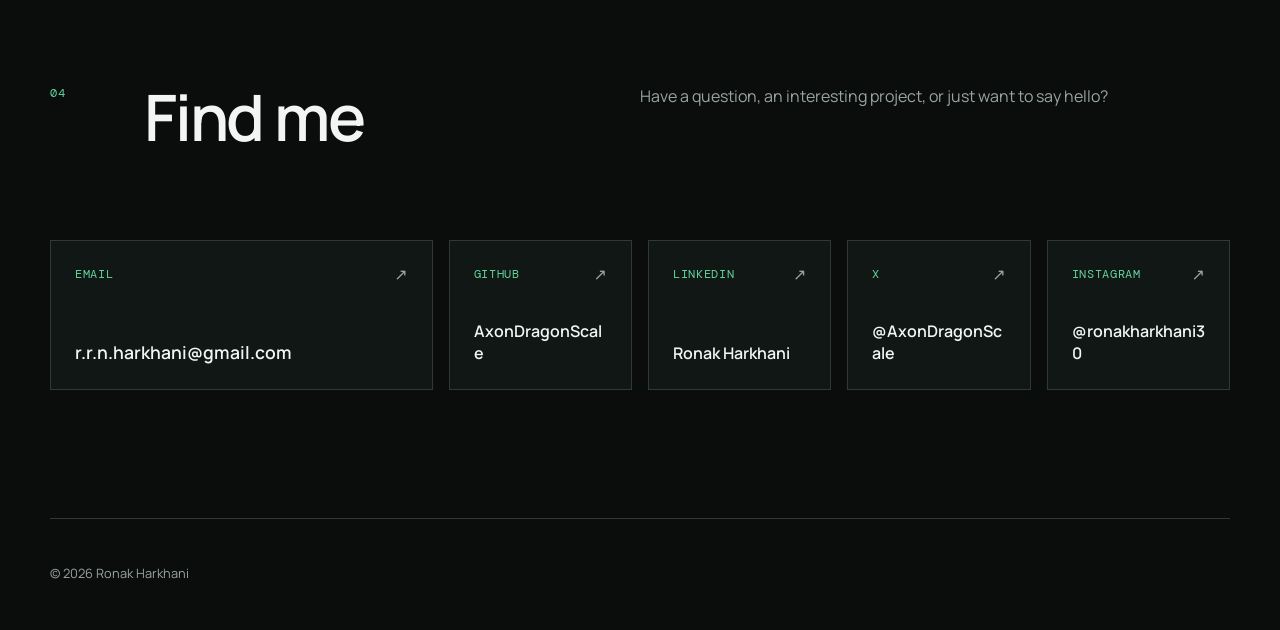
==== commit 40c9f516: "Self-host and optimize all site images Move every image off third-party hosts into assets/ as AVIF w" ====
--- a/index.html
+++ b/index.html
@@ -96,10 +96,17 @@
           <div
             class="project-image"
           >
-            <img
-              src="https://raw.githubusercontent.com/AxonDragonScale/VariantX/main/screenshots/variantx-flavor-and-build-type.png"
-              alt="VariantX dialog showing Android flavor and build type controls"
-            >
+            <picture>
+              <source srcset="assets/projects/variantx-dialog.avif" type="image/avif">
+              <img
+                src="assets/projects/variantx-dialog.jpg"
+                alt="VariantX dialog showing Android flavor and build type controls"
+                width="1400"
+                height="965"
+                loading="lazy"
+                decoding="async"
+              >
+            </picture>
           </div>
         </article>
 
@@ -249,21 +256,39 @@
           <div
             class="project-image"
           >
-            <img
-              src="https://raw.githubusercontent.com/AxonDragonScale/Insomnia/main/Docs/home-inactive.png"
-              alt="Insomnia macOS menu bar app ready to start a keep-awake timer"
-              loading="lazy"
-            >
-            <img
-              src="https://raw.githubusercontent.com/AxonDragonScale/Insomnia/main/Docs/home-active.png"
-              alt="Insomnia macOS menu bar app showing an active keep-awake timer and duration controls"
-              loading="lazy"
-            >
-            <img
-              src="https://raw.githubusercontent.com/AxonDragonScale/Insomnia/main/Docs/settings.png"
-              alt="Insomnia settings for notifications, launch behavior, and menu bar appearance"
-              loading="lazy"
-            >
+            <picture>
+              <source srcset="assets/projects/insomnia-home-inactive.avif" type="image/avif">
+              <img
+                src="assets/projects/insomnia-home-inactive.jpg"
+                alt="Insomnia macOS menu bar app ready to start a keep-awake timer"
+                width="440"
+                height="785"
+                loading="lazy"
+                decoding="async"
+              >
+            </picture>
+            <picture>
+              <source srcset="assets/projects/insomnia-home-active.avif" type="image/avif">
+              <img
+                src="assets/projects/insomnia-home-active.jpg"
+                alt="Insomnia macOS menu bar app showing an active keep-awake timer and duration controls"
+                width="440"
+                height="779"
+                loading="lazy"
+                decoding="async"
+              >
+            </picture>
+            <picture>
+              <source srcset="assets/projects/insomnia-settings.avif" type="image/avif">
+              <img
+                src="assets/projects/insomnia-settings.jpg"
+                alt="Insomnia settings for notifications, launch behavior, and menu bar appearance"
+                width="440"
+                height="777"
+                loading="lazy"
+                decoding="async"
+              >
+            </picture>
           </div>
         </article>
       </section>
@@ -343,24 +368,34 @@
                 tabindex="0"
               >
                 <article class="interest-card activity-card">
-                  <img
-                    class="interest-image"
-                    src="https://images.unsplash.com/photo-1556817411-51d71c36cd87?auto=format&amp;fit=crop&amp;w=1200&amp;q=80"
-                    alt=""
-                    loading="lazy"
-                    decoding="async"
-                  >
+                  <picture>
+                    <source srcset="assets/activity/gym.avif" type="image/avif">
+                    <img
+                      class="interest-image"
+                      src="assets/activity/gym.jpg"
+                      alt=""
+                      width="840"
+                      height="560"
+                      loading="lazy"
+                      decoding="async"
+                    >
+                  </picture>
                   <h4>Gym</h4>
                   <p>I lift a few times a week. Nothing fancy, just trying to stay in shape.</p>
                 </article>
                 <article class="interest-card activity-card">
-                  <img
-                    class="interest-image"
-                    src="https://images.unsplash.com/photo-1708312604109-16c0be9326cd?auto=format&amp;fit=crop&amp;w=1200&amp;q=80"
-                    alt=""
-                    loading="lazy"
-                    decoding="async"
-                  >
+                  <picture>
+                    <source srcset="assets/activity/badminton.avif" type="image/avif">
+                    <img
+                      class="interest-image"
+                      src="assets/activity/badminton.jpg"
+                      alt=""
+                      width="840"
+                      height="630"
+                      loading="lazy"
+                      decoding="async"
+                    >
+                  </picture>
                   <h4>Badminton</h4>
                   <p>Mostly for fun, though I get competitive once the score gets close.</p>
                 </article>
@@ -400,13 +435,18 @@
                 tabindex="0"
               >
                 <article class="interest-card media-card book-card">
-                  <img
-                    class="interest-image"
-                    src="https://covers.openlibrary.org/b/id/8471205-L.jpg"
-                    alt=""
-                    loading="lazy"
-                    decoding="async"
-                  >
+                  <picture>
+                    <source srcset="assets/covers/book-licanius.avif" type="image/avif">
+                    <img
+                      class="interest-image"
+                      src="assets/covers/book-licanius.jpg"
+                      alt=""
+                      width="331"
+                      height="500"
+                      loading="lazy"
+                      decoding="async"
+                    >
+                  </picture>
                   <h4>
                     <a
                       href="https://www.google.com/search?q=The+Licanius+Trilogy+James+Islington"
@@ -417,13 +457,18 @@
                   <p>James Islington</p>
                 </article>
                 <article class="interest-card media-card book-card">
-                  <img
-                    class="interest-image"
-                    src="https://covers.openlibrary.org/b/id/7239831-L.jpg"
-                    alt=""
-                    loading="lazy"
-                    decoding="async"
-                  >
+                  <picture>
+                    <source srcset="assets/covers/book-percy-jackson.avif" type="image/avif">
+                    <img
+                      class="interest-image"
+                      src="assets/covers/book-percy-jackson.jpg"
+                      alt=""
+                      width="238"
+                      height="315"
+                      loading="lazy"
+                      decoding="async"
+                    >
+                  </picture>
                   <h4>
                     <a
                       href="https://www.google.com/search?q=Percy+Jackson+Rick+Riordan"
@@ -434,13 +479,18 @@
                   <p>Rick Riordan</p>
                 </article>
                 <article class="interest-card media-card book-card">
-                  <img
-                    class="interest-image"
-                    src="https://covers.openlibrary.org/b/id/11329782-L.jpg"
-                    alt=""
-                    loading="lazy"
-                    decoding="async"
-                  >
+                  <picture>
+                    <source srcset="assets/covers/book-mistborn.avif" type="image/avif">
+                    <img
+                      class="interest-image"
+                      src="assets/covers/book-mistborn.jpg"
+                      alt=""
+                      width="330"
+                      height="500"
+                      loading="lazy"
+                      decoding="async"
+                    >
+                  </picture>
                   <h4>
                     <a
                       href="https://www.google.com/search?q=Mistborn+Trilogy+Brandon+Sanderson"
@@ -451,13 +501,18 @@
                   <p>Brandon Sanderson</p>
                 </article>
                 <article class="interest-card media-card book-card">
-                  <img
-                    class="interest-image"
-                    src="https://covers.openlibrary.org/b/id/8634250-L.jpg"
-                    alt=""
-                    loading="lazy"
-                    decoding="async"
-                  >
+                  <picture>
+                    <source srcset="assets/covers/book-sapiens.avif" type="image/avif">
+                    <img
+                      class="interest-image"
+                      src="assets/covers/book-sapiens.jpg"
+                      alt=""
+                      width="326"
+                      height="500"
+                      loading="lazy"
+                      decoding="async"
+                    >
+                  </picture>
                   <h4>
                     <a
                       href="https://www.google.com/search?q=Sapiens+Yuval+Noah+Harari"
@@ -503,13 +558,18 @@
                 tabindex="0"
               >
                 <article class="interest-card media-card game-card">
-                  <img
-                    class="interest-image"
-                    src="https://upload.wikimedia.org/wikipedia/en/c/cc/Hades_cover_art.jpg"
-                    alt=""
-                    loading="lazy"
-                    decoding="async"
-                  >
+                  <picture>
+                    <source srcset="assets/covers/game-hades.avif" type="image/avif">
+                    <img
+                      class="interest-image"
+                      src="assets/covers/game-hades.jpg"
+                      alt=""
+                      width="273"
+                      height="365"
+                      loading="lazy"
+                      decoding="async"
+                    >
+                  </picture>
                   <h4>
                     <a
                       href="https://www.google.com/search?q=Hades+I+%26+II+Supergiant+Games"
@@ -520,13 +580,18 @@
                   <p>Supergiant Games</p>
                 </article>
                 <article class="interest-card media-card game-card">
-                  <img
-                    class="interest-image"
-                    src="https://upload.wikimedia.org/wikipedia/en/a/a7/God_of_War_4_cover.jpg"
-                    alt=""
-                    loading="lazy"
-                    decoding="async"
-                  >
+                  <picture>
+                    <source srcset="assets/covers/game-god-of-war.avif" type="image/avif">
+                    <img
+                      class="interest-image"
+                      src="assets/covers/game-god-of-war.jpg"
+                      alt=""
+                      width="273"
+                      height="364"
+                      loading="lazy"
+                      decoding="async"
+                    >
+                  </picture>
                   <h4>
                     <a
                       href="https://www.google.com/search?q=God+of+War+Santa+Monica+Studio"
@@ -537,13 +602,18 @@
                   <p>Santa Monica Studio</p>
                 </article>
                 <article class="interest-card media-card game-card">
-                  <img
-                    class="interest-image"
-                    src="https://upload.wikimedia.org/wikipedia/en/e/e5/Control_game_cover_art.jpg"
-                    alt=""
-                    loading="lazy"
-                    decoding="async"
-                  >
+                  <picture>
+                    <source srcset="assets/covers/game-control.avif" type="image/avif">
+                    <img
+                      class="interest-image"
+                      src="assets/covers/game-control.jpg"
+                      alt=""
+                      width="273"
+                      height="365"
+                      loading="lazy"
+                      decoding="async"
+                    >
+                  </picture>
                   <h4>
                     <a
                       href="https://www.google.com/search?q=Control+game+Remedy+Entertainment"
@@ -554,13 +624,18 @@
                   <p>Remedy Entertainment</p>
                 </article>
                 <article class="interest-card media-card game-card">
-                  <img
-                    class="interest-image"
-                    src="https://upload.wikimedia.org/wikipedia/en/1/1a/Uncharted_4_box_artwork.jpg"
-                    alt=""
-                    loading="lazy"
-                    decoding="async"
-                  >
+                  <picture>
+                    <source srcset="assets/covers/game-uncharted.avif" type="image/avif">
+                    <img
+                      class="interest-image"
+                      src="assets/covers/game-uncharted.jpg"
+                      alt=""
+                      width="275"
+                      height="361"
+                      loading="lazy"
+                      decoding="async"
+                    >
+                  </picture>
                   <h4>
                     <a
                       href="https://www.google.com/search?q=Uncharted+Naughty+Dog"
@@ -571,13 +646,18 @@
                   <p>Naughty Dog</p>
                 </article>
                 <article class="interest-card media-card game-card">
-                  <img
-                    class="interest-image"
-                    src="https://upload.wikimedia.org/wikipedia/en/5/5a/Clair_Obscur%2C_Expedition_33_Cover_1.webp"
-                    alt=""
-                    loading="lazy"
-                    decoding="async"
-                  >
+                  <picture>
+                    <source srcset="assets/covers/game-clair-obscur.avif" type="image/avif">
+                    <img
+                      class="interest-image"
+                      src="assets/covers/game-clair-obscur.jpg"
+                      alt=""
+                      width="272"
+                      height="366"
+                      loading="lazy"
+                      decoding="async"
+                    >
+                  </picture>
                   <h4>
                     <a
                       href="https://www.google.com/search?q=Clair+Obscur+Expedition+33"
@@ -588,13 +668,18 @@
                   <p>Sandfall Interactive</p>
                 </article>
                 <article class="interest-card media-card game-card">
-                  <img
-                    class="interest-image"
-                    src="https://upload.wikimedia.org/wikipedia/en/f/fc/Hi-Fi_Rush_cover_art.jpg"
-                    alt=""
-                    loading="lazy"
-                    decoding="async"
-                  >
+                  <picture>
+                    <source srcset="assets/covers/game-hi-fi-rush.avif" type="image/avif">
+                    <img
+                      class="interest-image"
+                      src="assets/covers/game-hi-fi-rush.jpg"
+                      alt=""
+                      width="273"
+                      height="365"
+                      loading="lazy"
+                      decoding="async"
+                    >
+                  </picture>
                   <h4>
                     <a
                       href="https://www.google.com/search?q=Hi-Fi+Rush"
@@ -605,13 +690,18 @@
                   <p>Tango Gameworks</p>
                 </article>
                 <article class="interest-card media-card game-card">
-                  <img
-                    class="interest-image"
-                    src="https://upload.wikimedia.org/wikipedia/en/b/b2/Ori_and_the_Blind_Forest_Logo.jpg"
-                    alt=""
-                    loading="lazy"
-                    decoding="async"
-                  >
+                  <picture>
+                    <source srcset="assets/covers/game-ori.avif" type="image/avif">
+                    <img
+                      class="interest-image"
+                      src="assets/covers/game-ori.jpg"
+                      alt=""
+                      width="273"
+                      height="365"
+                      loading="lazy"
+                      decoding="async"
+                    >
+                  </picture>
                   <h4>
                     <a
                       href="https://www.google.com/search?q=Ori+and+the+Blind+Forest"
@@ -622,13 +712,18 @@
                   <p>Moon Studios</p>
                 </article>
                 <article class="interest-card media-card game-card">
-                  <img
-                    class="interest-image"
-                    src="https://upload.wikimedia.org/wikipedia/en/d/df/Resident_Evil_4_remake_cover_art.jpg"
-                    alt=""
-                    loading="lazy"
-                    decoding="async"
-                  >
+                  <picture>
+                    <source srcset="assets/covers/game-resident-evil.avif" type="image/avif">
+                    <img
+                      class="interest-image"
+                      src="assets/covers/game-resident-evil.jpg"
+                      alt=""
+                      width="259"
+                      height="388"
+                      loading="lazy"
+                      decoding="async"
+                    >
+                  </picture>
                   <h4>
                     <a
                       href="https://www.google.com/search?q=Resident+Evil+game+series"
@@ -639,13 +734,18 @@
                   <p>Capcom</p>
                 </article>
                 <article class="interest-card media-card game-card">
-                  <img
-                    class="interest-image"
-                    src="https://upload.wikimedia.org/wikipedia/en/f/f1/TombRaider2013.jpg"
-                    alt=""
-                    loading="lazy"
-                    decoding="async"
-                  >
+                  <picture>
+                    <source srcset="assets/covers/game-tomb-raider.avif" type="image/avif">
+                    <img
+                      class="interest-image"
+                      src="assets/covers/game-tomb-raider.jpg"
+                      alt=""
+                      width="273"
+                      height="365"
+                      loading="lazy"
+                      decoding="async"
+                    >
+                  </picture>
                   <h4>
                     <a
                       href="https://www.google.com/search?q=Tomb+Raider+game+series"
@@ -691,13 +791,18 @@
                 tabindex="0"
               >
                 <article class="interest-card media-card film-card">
-                  <img
-                    class="interest-image"
-                    src="https://upload.wikimedia.org/wikipedia/en/8/81/ShawshankRedemptionMoviePoster.jpg"
-                    alt=""
-                    loading="lazy"
-                    decoding="async"
-                  >
+                  <picture>
+                    <source srcset="assets/covers/film-shawshank.avif" type="image/avif">
+                    <img
+                      class="interest-image"
+                      src="assets/covers/film-shawshank.jpg"
+                      alt=""
+                      width="248"
+                      height="372"
+                      loading="lazy"
+                      decoding="async"
+                    >
+                  </picture>
                   <h4>
                     <a
                       href="https://www.google.com/search?q=The+Shawshank+Redemption"
@@ -708,13 +813,18 @@
                   <p>1994</p>
                 </article>
                 <article class="interest-card media-card film-card">
-                  <img
-                    class="interest-image"
-                    src="https://media2.firstshowing.net/firstshowing/img7/waltermitty-firstposter-full.jpg"
-                    alt=""
-                    loading="lazy"
-                    decoding="async"
-                  >
+                  <picture>
+                    <source srcset="assets/covers/film-walter-mitty.avif" type="image/avif">
+                    <img
+                      class="interest-image"
+                      src="assets/covers/film-walter-mitty.jpg"
+                      alt=""
+                      width="560"
+                      height="838"
+                      loading="lazy"
+                      decoding="async"
+                    >
+                  </picture>
                   <h4>
                     <a
                       href="https://www.google.com/search?q=The+Secret+Life+of+Walter+Mitty+2013"
@@ -725,13 +835,18 @@
                   <p>2013</p>
                 </article>
                 <article class="interest-card media-card film-card">
-                  <img
-                    class="interest-image"
-                    src="https://upload.wikimedia.org/wikipedia/en/9/9f/Wake_up_Sid.jpg"
-                    alt=""
-                    loading="lazy"
-                    decoding="async"
-                  >
+                  <picture>
+                    <source srcset="assets/covers/film-wake-up-sid.avif" type="image/avif">
+                    <img
+                      class="interest-image"
+                      src="assets/covers/film-wake-up-sid.jpg"
+                      alt=""
+                      width="263"
+                      height="379"
+                      loading="lazy"
+                      decoding="async"
+                    >
+                  </picture>
                   <h4>
                     <a
                       href="https://www.google.com/search?q=Wake+Up+Sid+2009"
--- a/styles.css
+++ b/styles.css
@@ -51,6 +51,10 @@
   max-width: 100%;
 }
 
+picture {
+  display: contents;
+}
+
 .skip-link {
   position: fixed;
   z-index: 10;
@@ -593,7 +597,6 @@
   cursor: pointer;
   transform: translateY(-50%);
   transition:
-    background 160ms ease,
     border-color 160ms ease,
     color 160ms ease,
     opacity 160ms ease;
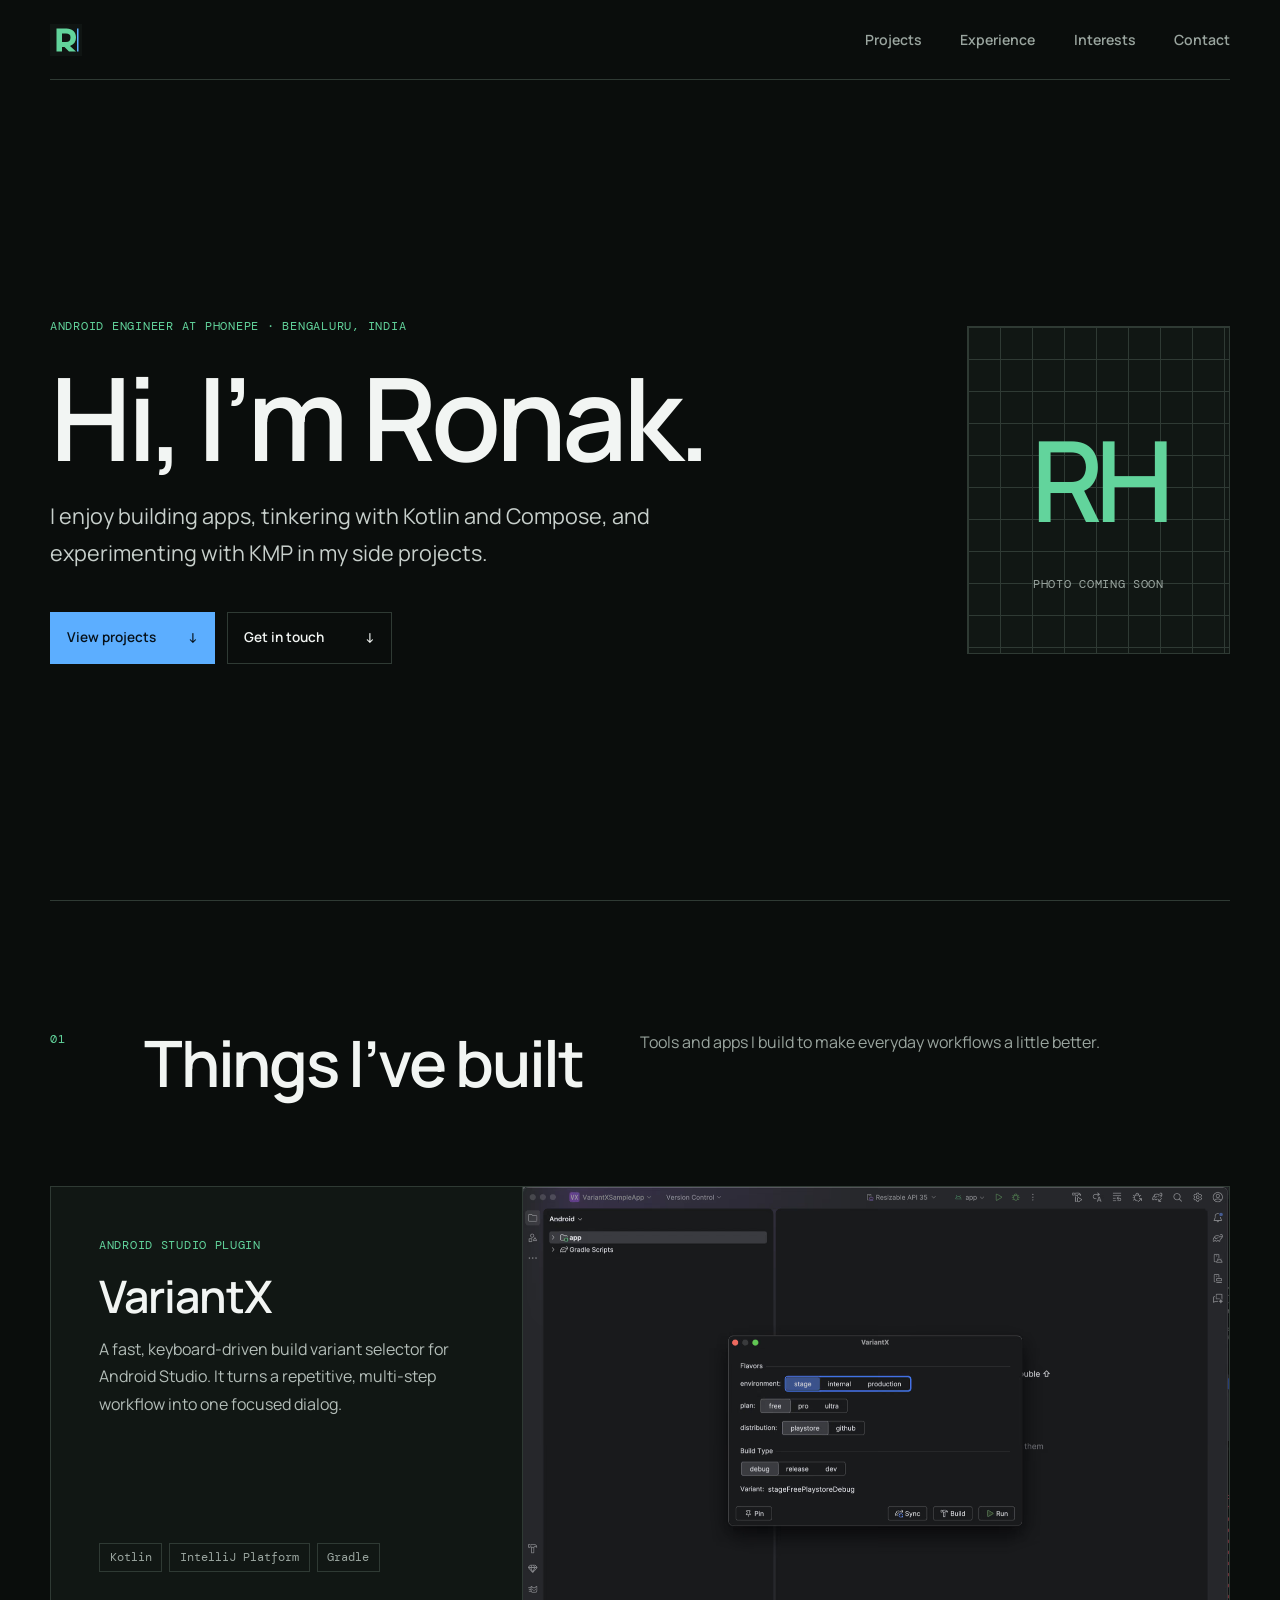
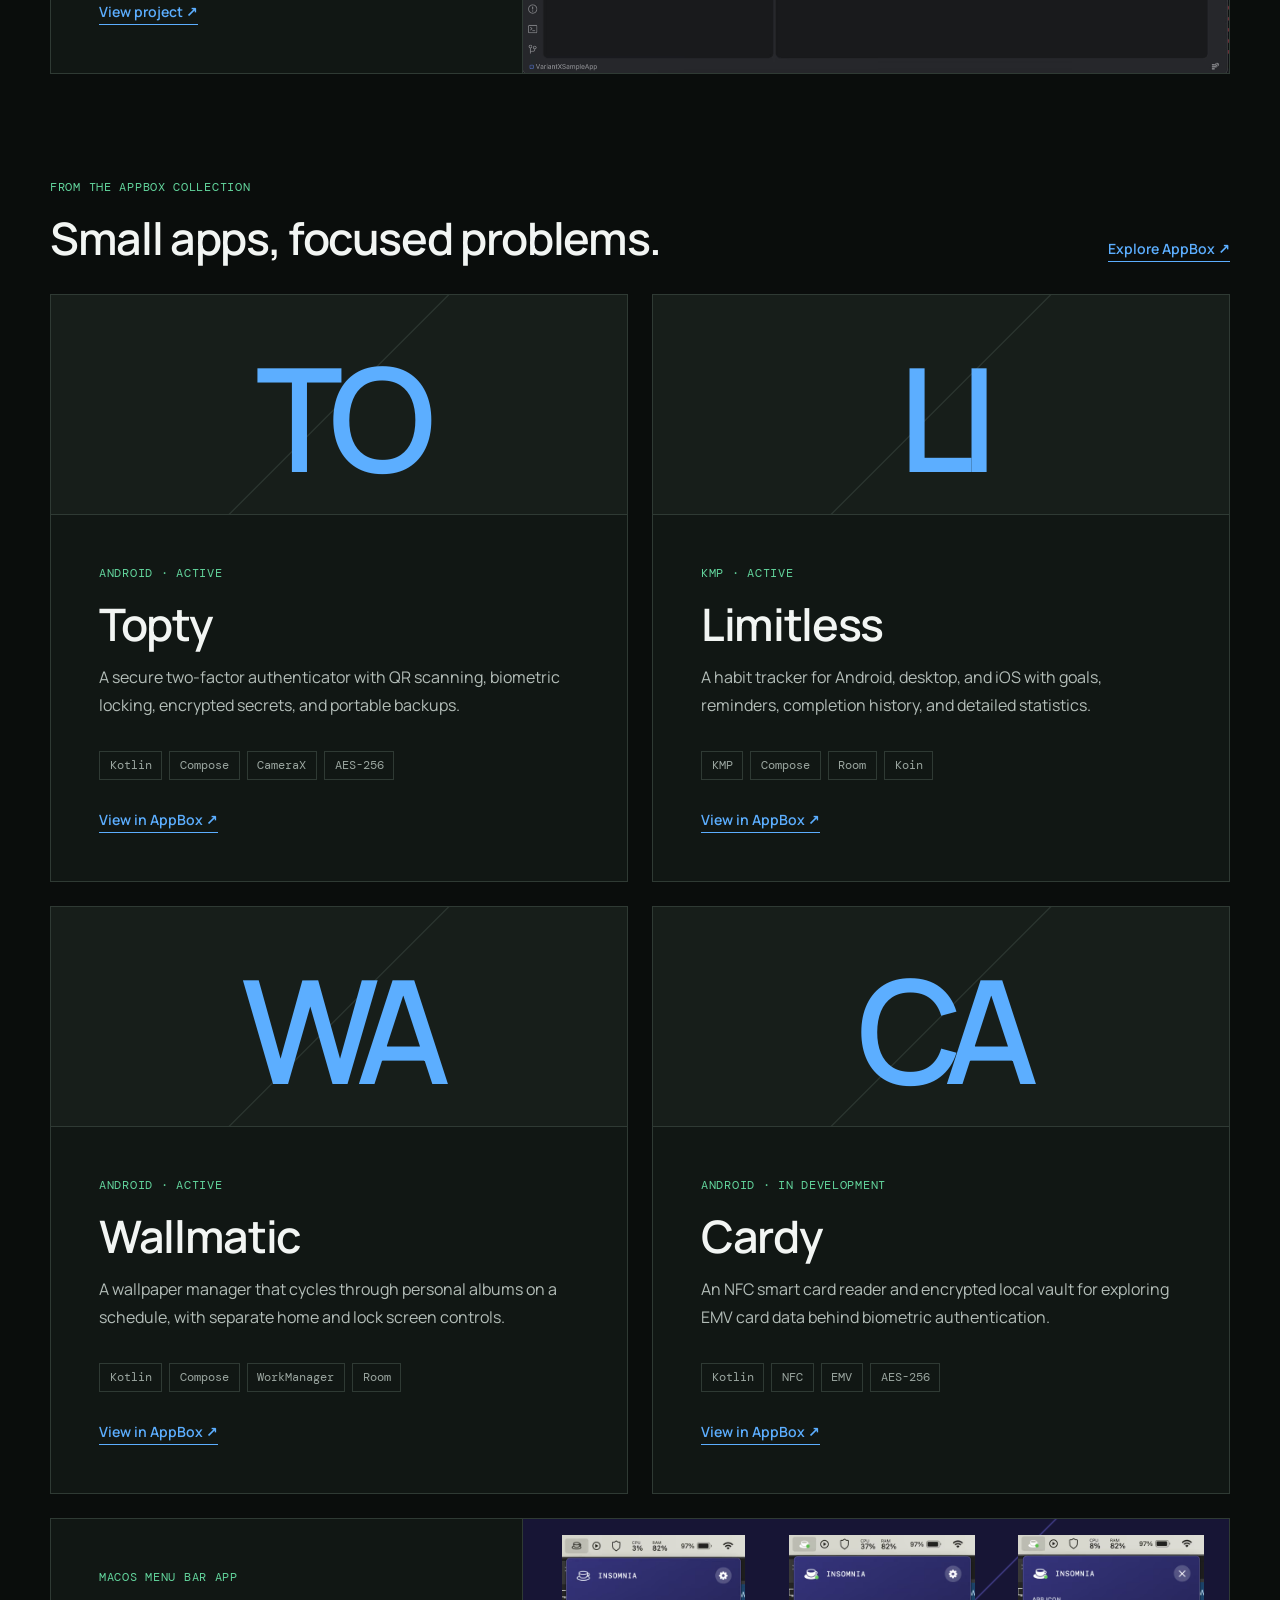
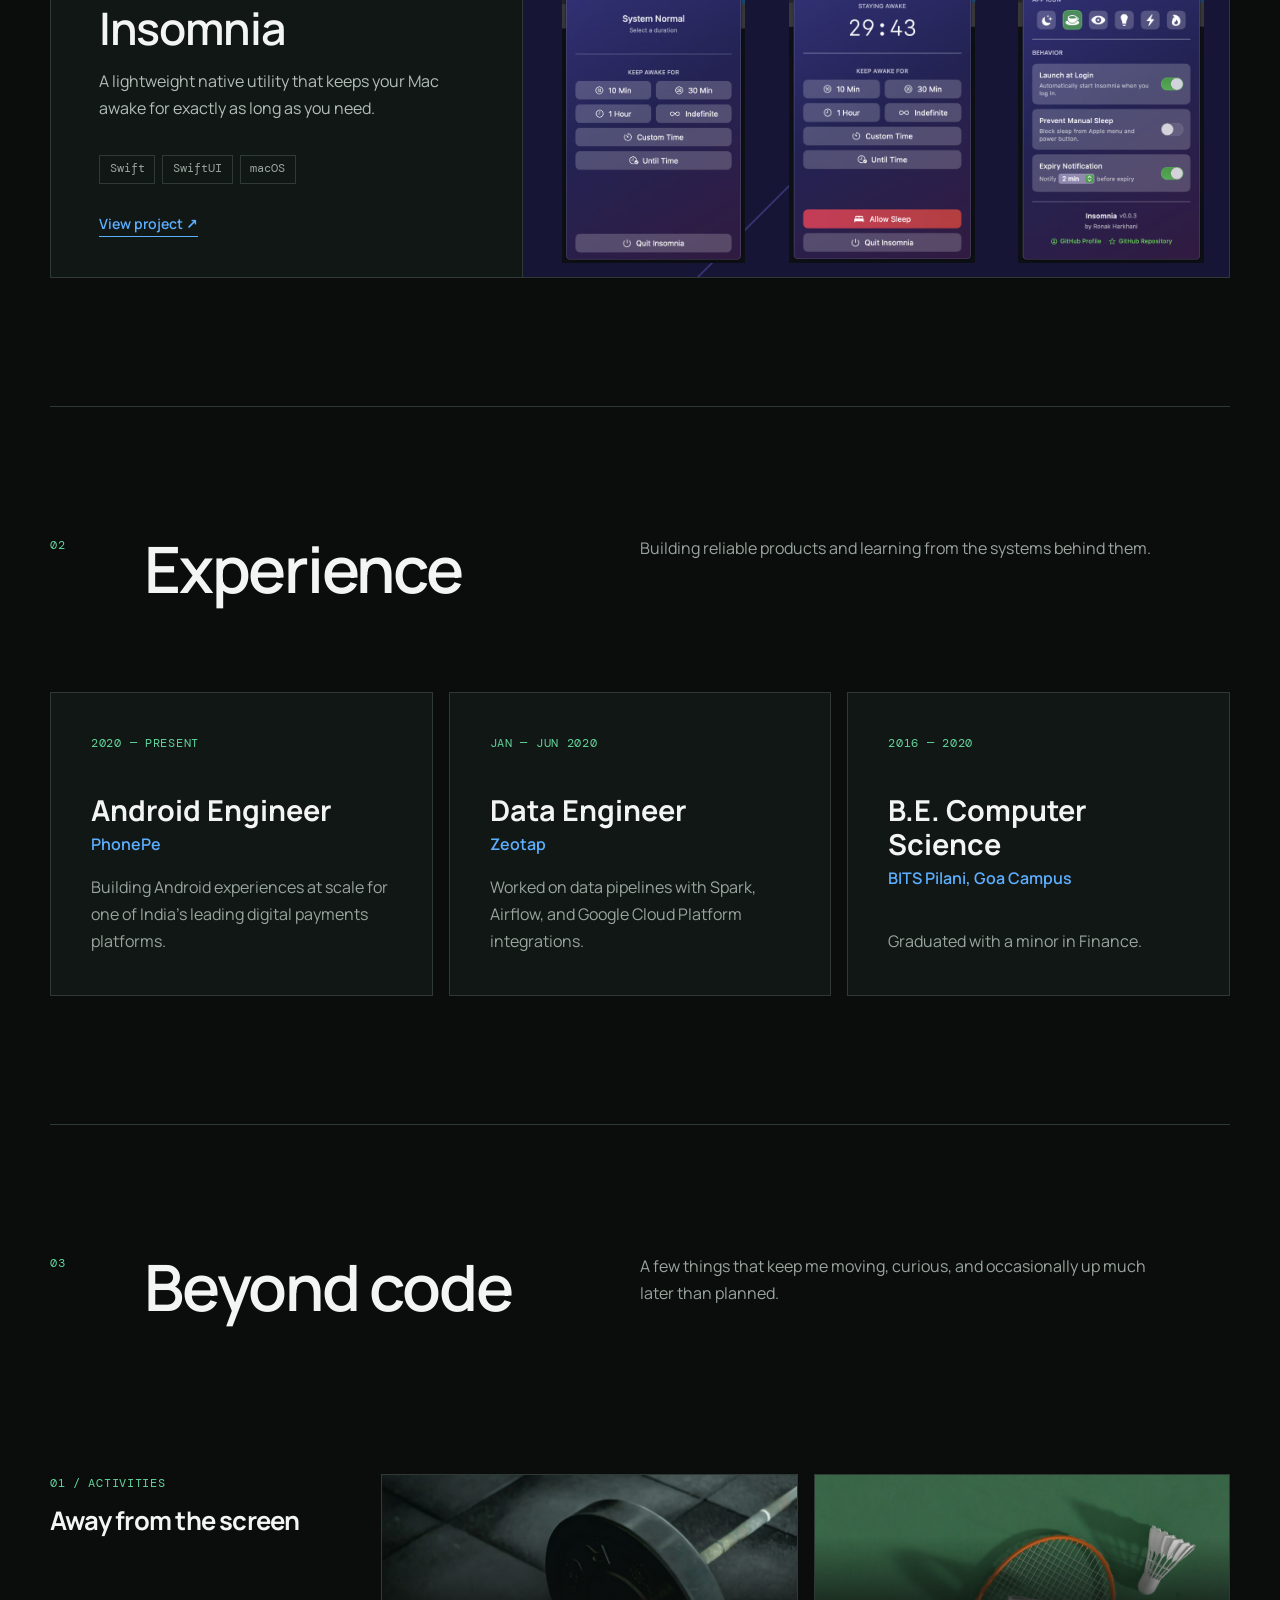
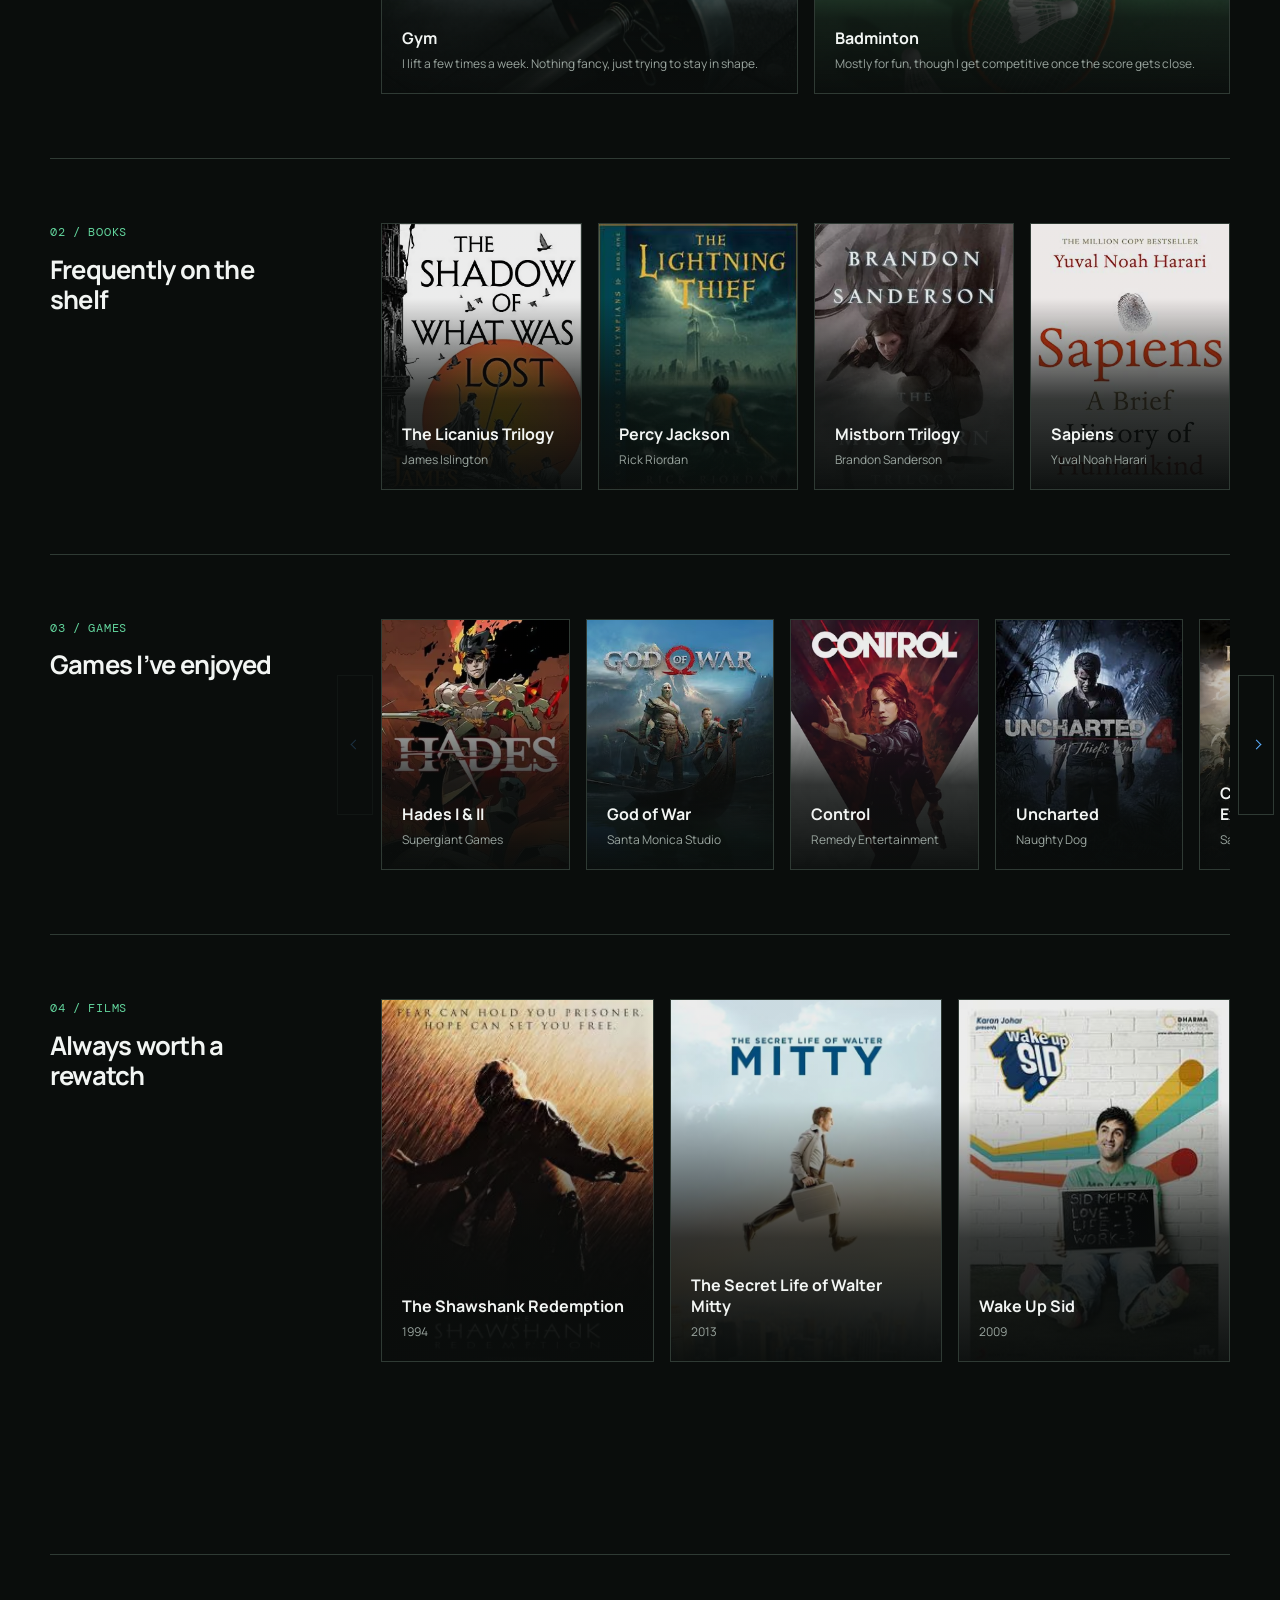
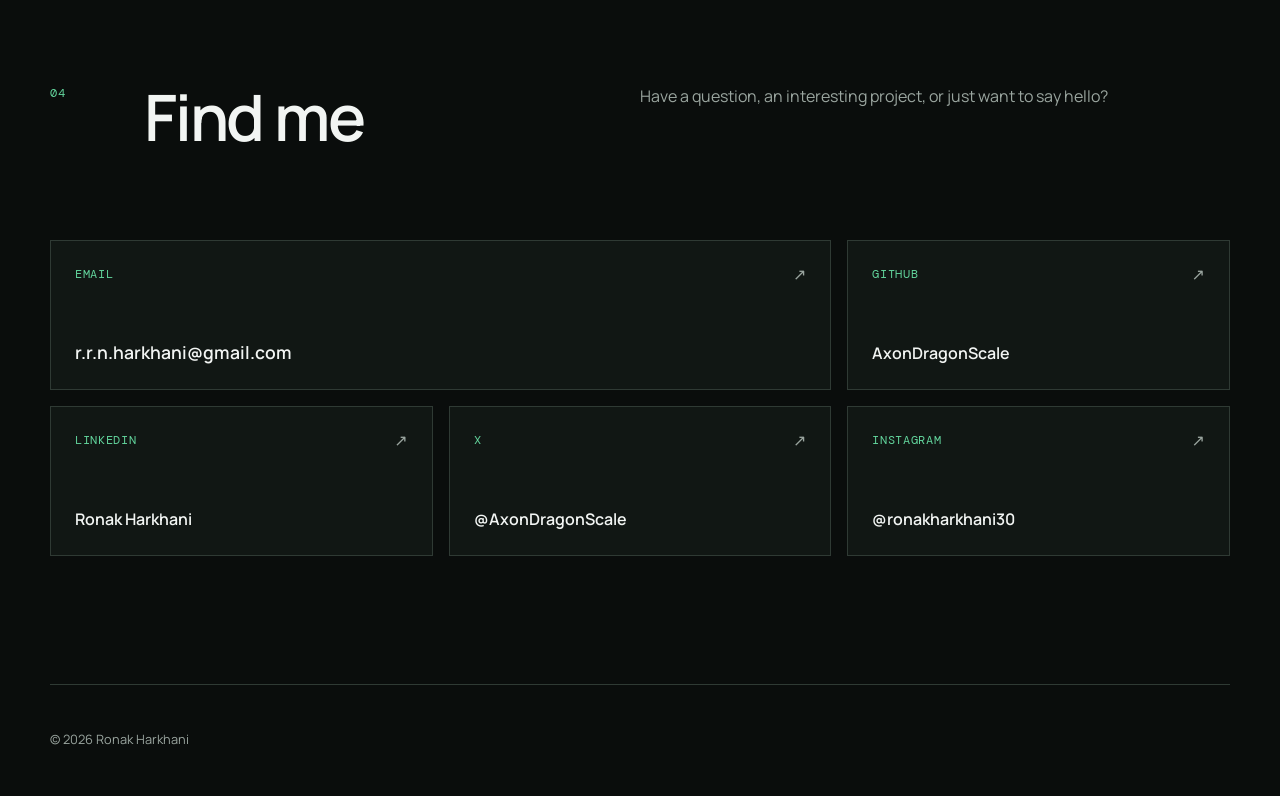
==== commit a4b1a3fa: "Update Nav Bar Items" ====
--- a/index.html
+++ b/index.html
@@ -35,9 +35,9 @@
         <img src="favicon-r.svg" alt="" width="32" height="32">
       </a>
       <nav aria-label="Primary navigation">
-        <a href="#work">Work</a>
+        <a href="#work">Projects</a>
         <a href="#experience">Experience</a>
-        <a href="#about">About</a>
+        <a href="#about">Interests</a>
         <a href="#contact">Contact</a>
       </nav>
     </header>
@@ -52,7 +52,7 @@
             experimenting with KMP in my side projects.
           </p>
           <div class="actions">
-            <a class="button primary" href="#work">View my work <span aria-hidden="true">↓</span></a>
+            <a class="button primary" href="#work">View projects <span aria-hidden="true">↓</span></a>
             <a class="button" href="#contact">
               Get in touch <span aria-hidden="true">↓</span>
             </a>
--- a/styles.css
+++ b/styles.css
@@ -806,7 +806,7 @@
 
 .contact-grid {
   display: grid;
-  grid-template-columns: repeat(6, minmax(0, 1fr));
+  grid-template-columns: repeat(3, minmax(0, 1fr));
   gap: 1rem;
 }
 
@@ -908,12 +908,6 @@
   transform: scale(0.985);
 }
 
-@media (max-width: 1240px) {
-  .contact-grid {
-    grid-template-columns: repeat(3, minmax(0, 1fr));
-  }
-}
-
 @media (max-width: 820px) {
   .hero {
     grid-template-columns: 1fr;
@@ -1074,7 +1068,7 @@
   }
 }
 
-@media (max-width: 420px) {
+@media (max-width: 480px) {
   .contact-grid {
     grid-template-columns: 1fr;
   }
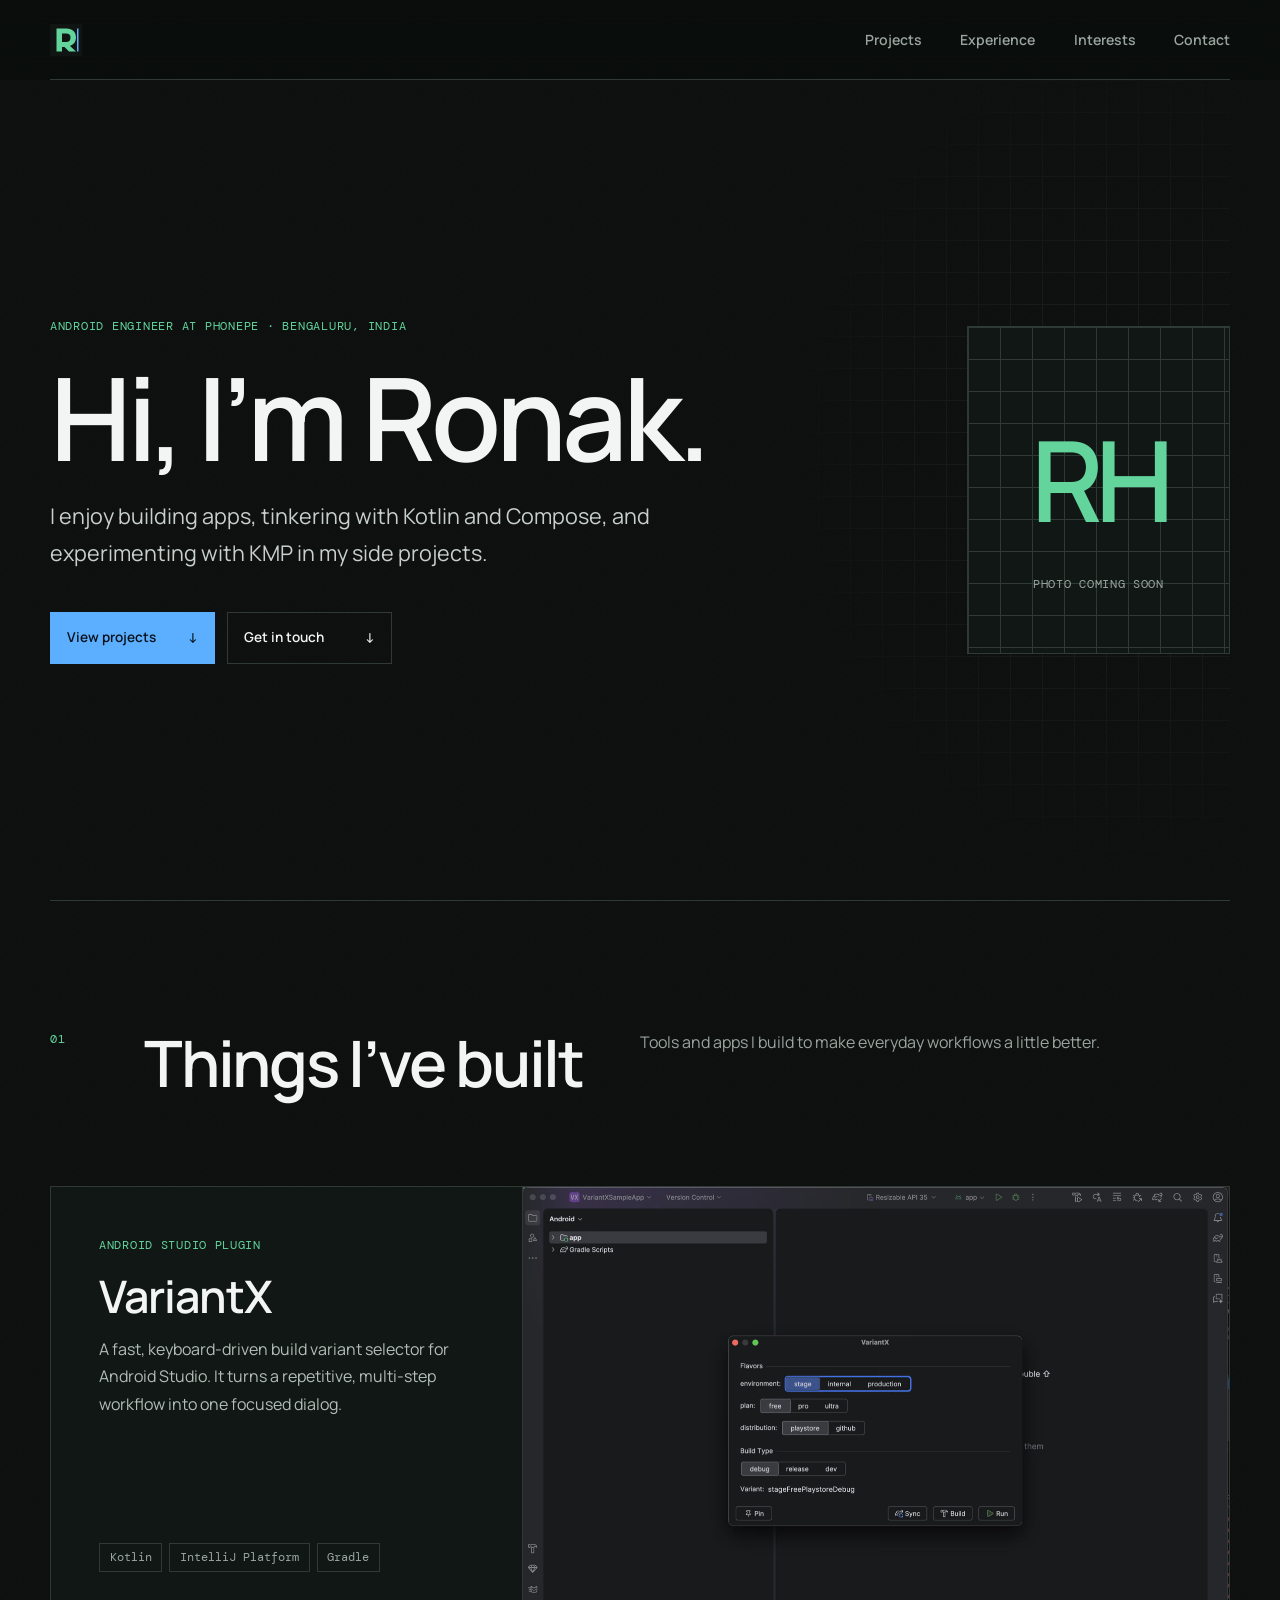
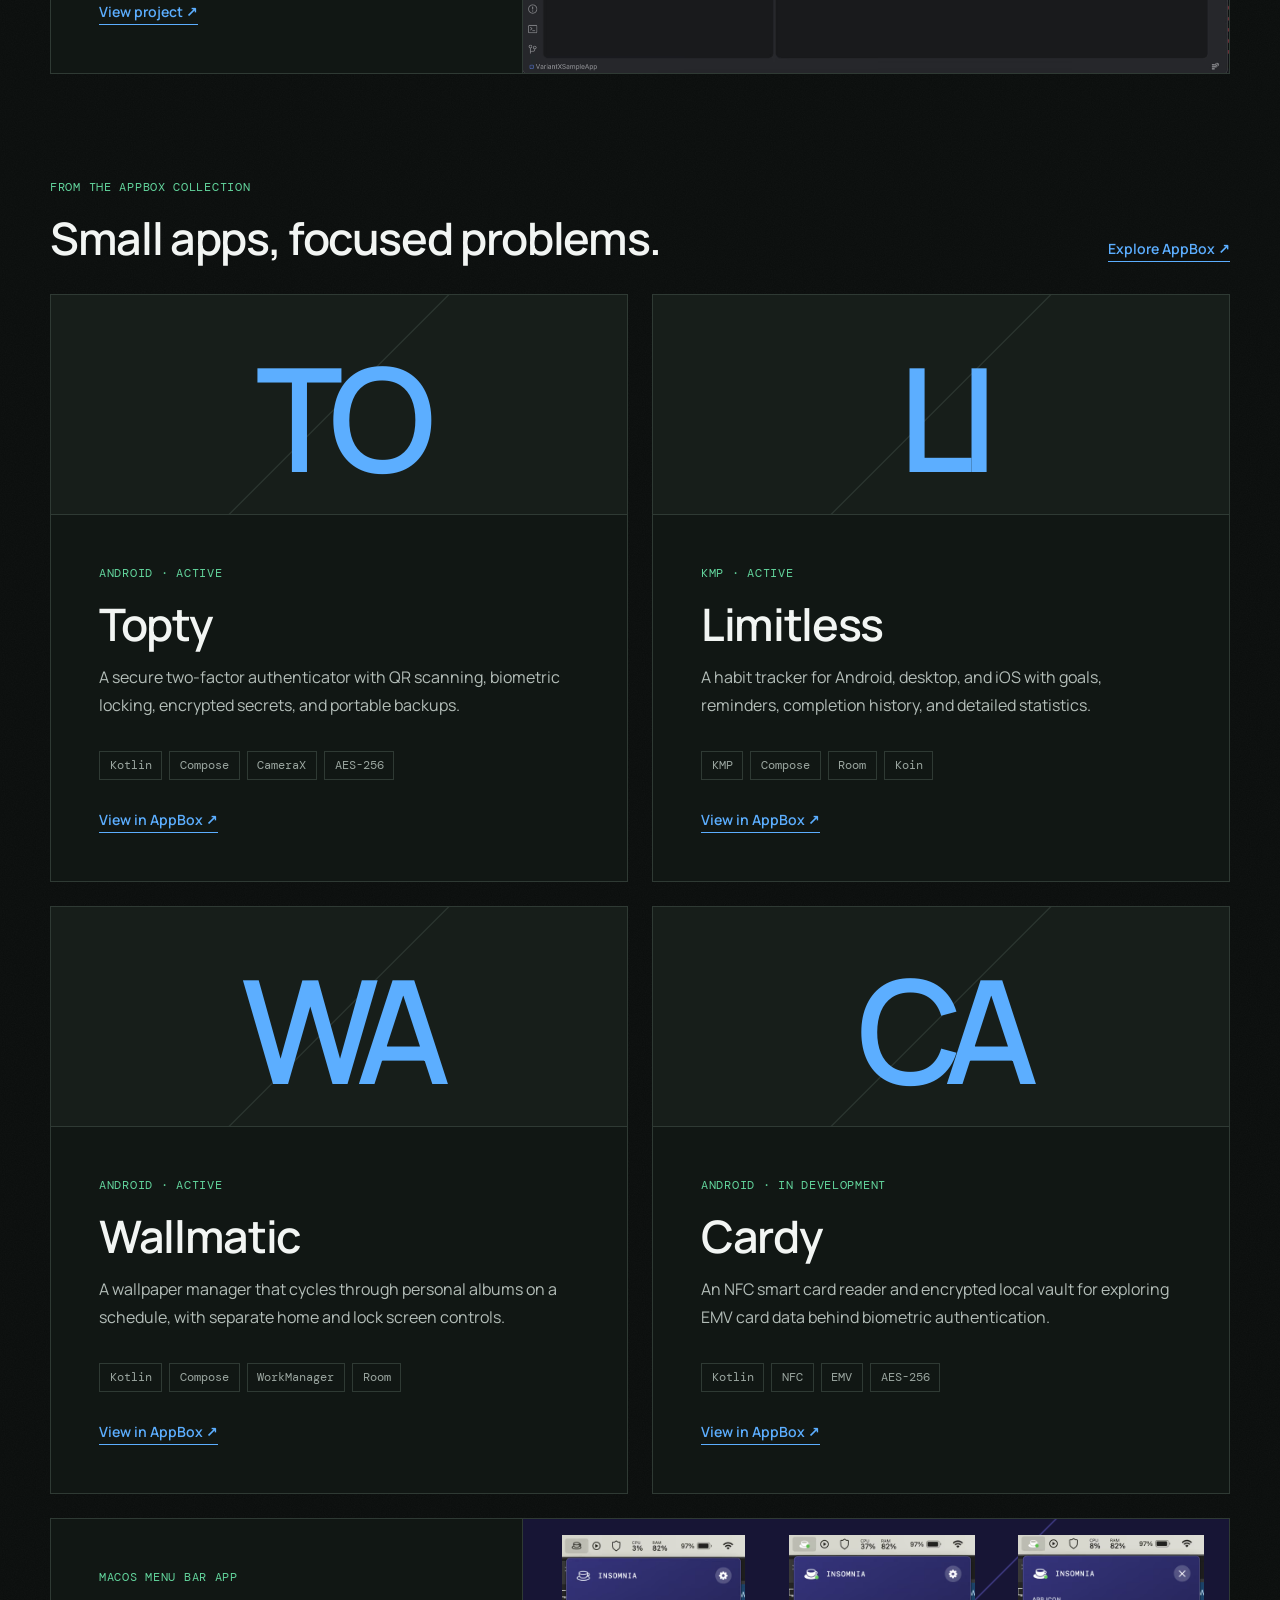
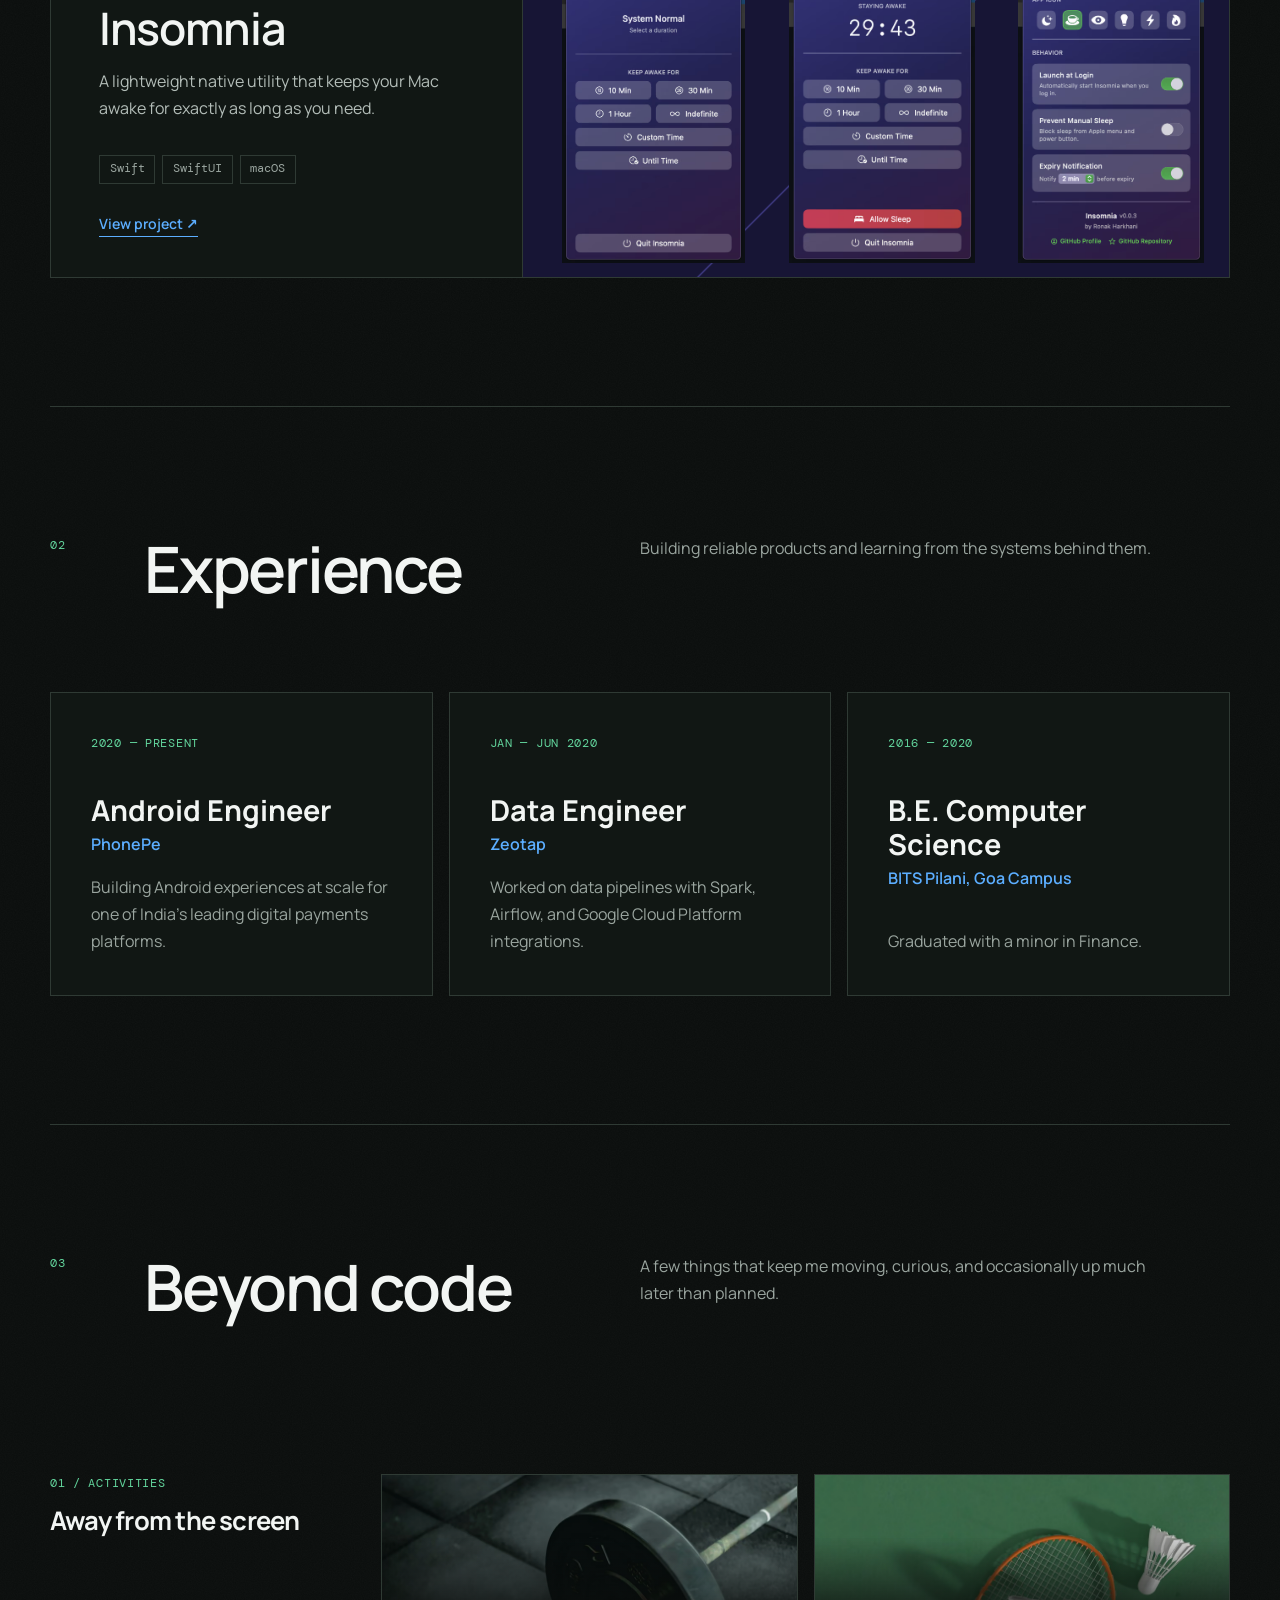
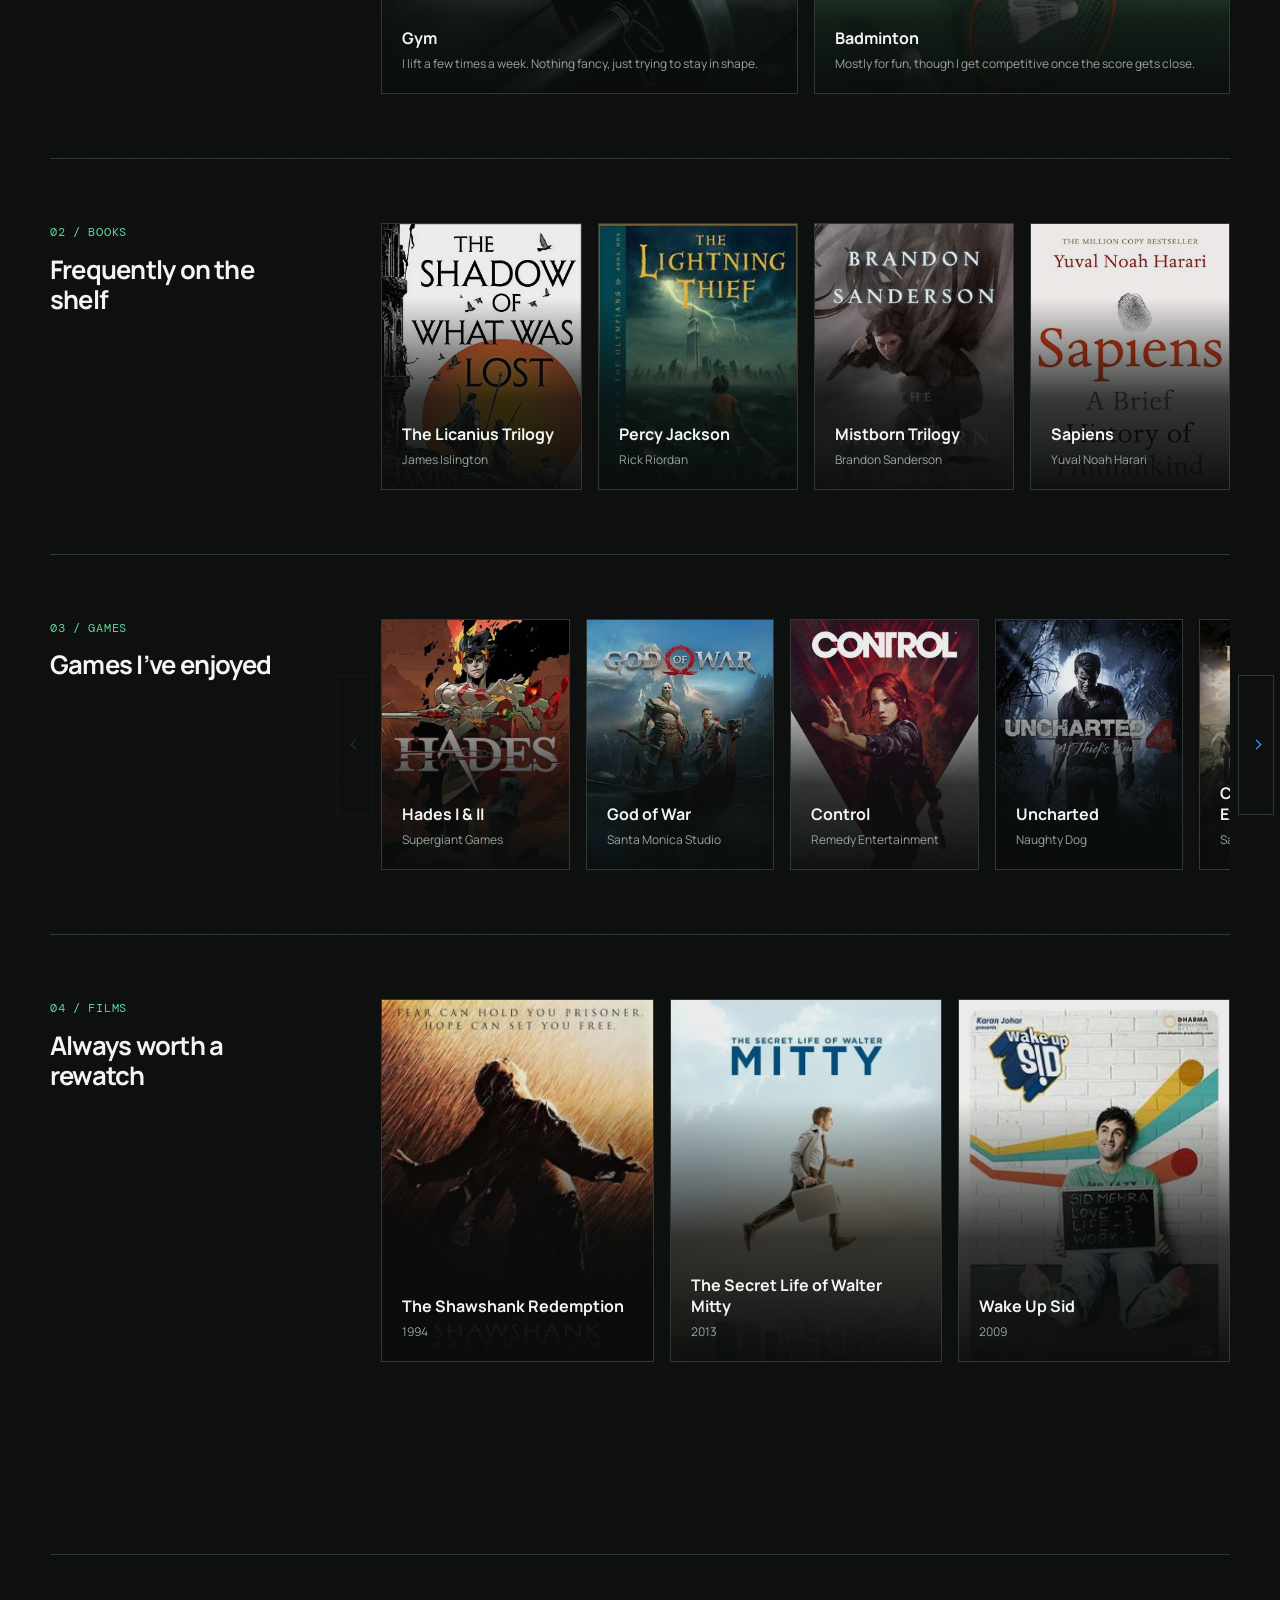
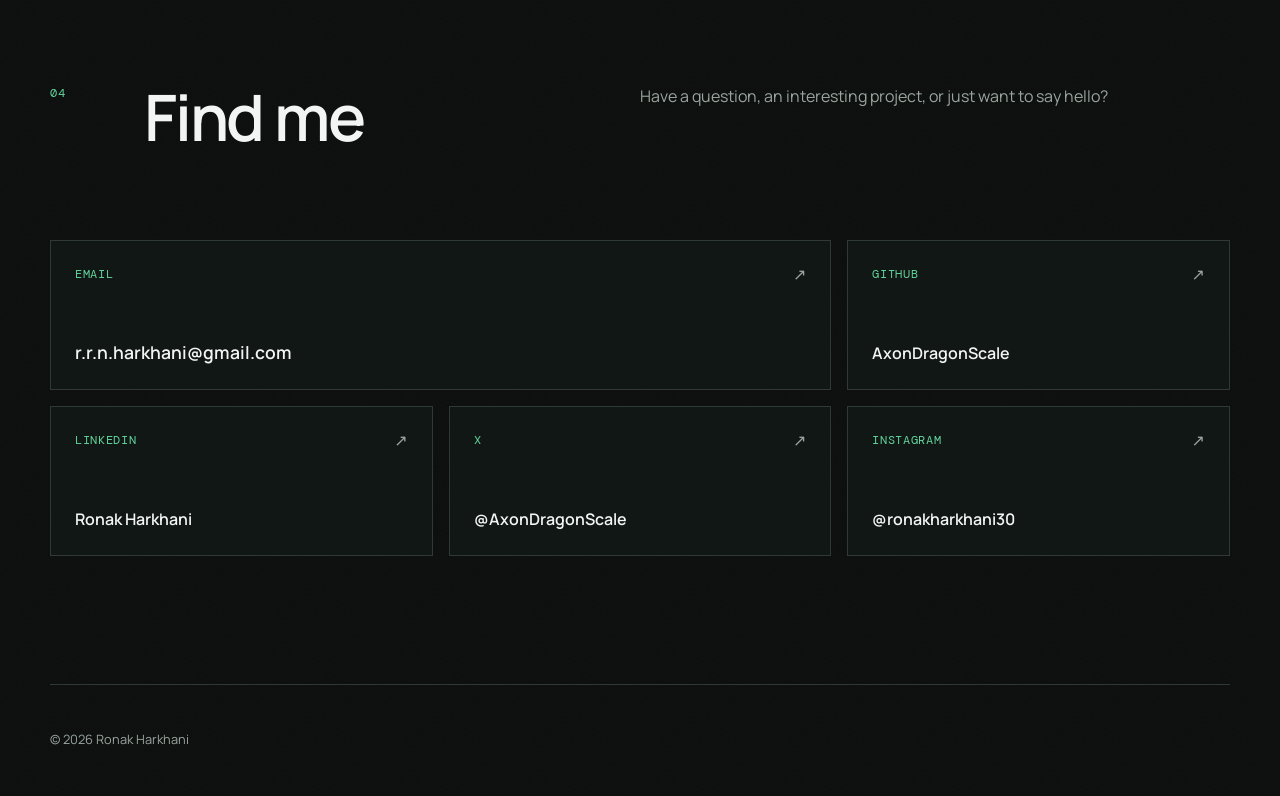
==== commit a0bd7975: "Add sticky header, scroll reveal, and motion polish Sticky full-bleed header with a backdrop-blur sc" ====
--- a/index.html
+++ b/index.html
@@ -31,15 +31,17 @@
     <a class="skip-link" href="#main">Skip to content</a>
 
     <header class="site-header">
-      <a class="wordmark" href="#top" aria-label="Ronak Harkhani, home">
-        <img src="favicon-r.svg" alt="" width="32" height="32">
-      </a>
-      <nav aria-label="Primary navigation">
-        <a href="#work">Projects</a>
-        <a href="#experience">Experience</a>
-        <a href="#about">Interests</a>
-        <a href="#contact">Contact</a>
-      </nav>
+      <div class="site-header-inner">
+        <a class="wordmark" href="#top" aria-label="Ronak Harkhani, home">
+          <img src="favicon-r.svg" alt="" width="32" height="32">
+        </a>
+        <nav aria-label="Primary navigation">
+          <a href="#work">Projects</a>
+          <a href="#experience">Experience</a>
+          <a href="#about">Interests</a>
+          <a href="#contact">Contact</a>
+        </nav>
+      </div>
     </header>
 
     <main id="main">
--- a/styles.css
+++ b/styles.css
@@ -17,6 +17,8 @@
   --insomnia-line: #3b377c;
   --scrim: 10 13 12;
   --page-width: 1180px;
+  /* Static inline grain; the SVG carries its own 3% opacity. */
+  --grain: url("data:image/svg+xml,%3Csvg xmlns='http://www.w3.org/2000/svg' width='128' height='128'%3E%3Cfilter id='grain'%3E%3CfeTurbulence type='fractalNoise' baseFrequency='0.9' numOctaves='4' stitchTiles='stitch'/%3E%3CfeColorMatrix type='saturate' values='0'/%3E%3C/filter%3E%3Crect width='100%25' height='100%25' filter='url(%23grain)' opacity='0.03'/%3E%3C/svg%3E");
 }
 
 * {
@@ -25,11 +27,33 @@
 
 html {
   scroll-behavior: smooth;
+  scroll-padding-top: 7rem;
+  scrollbar-color: var(--line) var(--background);
+  scrollbar-width: thin;
+}
+
+html::-webkit-scrollbar {
+  width: 8px;
+  height: 8px;
+}
+
+html::-webkit-scrollbar-track {
+  background: var(--background);
+}
+
+html::-webkit-scrollbar-thumb {
+  background: var(--line);
+}
+
+::selection {
+  background: var(--green);
+  color: var(--background);
 }
 
 body {
   margin: 0;
-  background: var(--background);
+  background-color: var(--background);
+  background-image: var(--grain);
   color: var(--text);
   font-family: "Manrope", system-ui, sans-serif;
   font-size: 16px;
@@ -70,7 +94,7 @@
   transform: translateY(0);
 }
 
-.site-header,
+.site-header-inner,
 main,
 footer {
   width: min(calc(100% - 3rem), var(--page-width));
@@ -78,11 +102,25 @@
 }
 
 .site-header {
+  position: sticky;
+  top: 0;
+  z-index: 5;
+  background-color: rgb(var(--scrim) / 88%);
+  -webkit-backdrop-filter: blur(14px);
+  backdrop-filter: blur(14px);
+}
+
+.site-header-inner {
   display: flex;
   align-items: center;
   justify-content: space-between;
   min-height: 5rem;
   border-bottom: 1px solid var(--line);
+  transition: border-color 220ms ease;
+}
+
+.site-header.is-stuck .site-header-inner {
+  border-bottom-color: color-mix(in srgb, var(--line), var(--muted) 40%);
 }
 
 .eyebrow,
@@ -130,19 +168,53 @@
   color: var(--text);
 }
 
+.site-header nav a[aria-current="location"] {
+  color: var(--text);
+}
+
 .site-header nav a:hover::after,
-.site-header nav a:focus-visible::after {
+.site-header nav a:focus-visible::after,
+.site-header nav a[aria-current="location"]::after {
   transform: scaleX(1);
   transform-origin: left;
 }
 
 .hero {
+  position: relative;
   display: grid;
   grid-template-columns: minmax(0, 1.5fr) minmax(260px, 0.5fr);
   gap: clamp(3rem, 10vw, 8rem);
   align-items: center;
   min-height: calc(100vh - 5rem);
   padding-block: 6rem;
+  overflow: hidden;
+  isolation: isolate;
+}
+
+.hero::before {
+  position: absolute;
+  inset: -32px;
+  z-index: -1;
+  background-image:
+    linear-gradient(var(--line) 1px, transparent 1px),
+    linear-gradient(90deg, var(--line) 1px, transparent 1px);
+  background-size: 32px 32px;
+  content: "";
+  opacity: 0.45;
+  pointer-events: none;
+  -webkit-mask-image: radial-gradient(
+    ellipse 34% 62% at 88% 46%,
+    black 0%,
+    rgb(0 0 0 / 40%) 52%,
+    transparent 78%
+  );
+  mask-image: radial-gradient(
+    ellipse 34% 62% at 88% 46%,
+    black 0%,
+    rgb(0 0 0 / 40%) 52%,
+    transparent 78%
+  );
+  animation: hero-grid-drift 80s linear infinite;
 }
 
 .hero-copy > * {
@@ -308,7 +380,9 @@
   transition:
     border-color 180ms ease,
     box-shadow 180ms ease,
-    transform 180ms ease;
+    transform 180ms ease,
+    opacity 550ms ease var(--reveal-delay, 0ms),
+    translate 550ms cubic-bezier(0.22, 1, 0.36, 1) var(--reveal-delay, 0ms);
 }
 
 .project-featured {
@@ -824,12 +898,14 @@
     border-color 160ms ease,
     background 160ms ease,
     box-shadow 160ms ease,
-    transform 160ms ease;
+    transform 160ms ease,
+    opacity 550ms ease var(--reveal-delay, 0ms),
+    translate 550ms cubic-bezier(0.22, 1, 0.36, 1) var(--reveal-delay, 0ms);
 }
 
 .contact-link-card:hover {
   border-color: var(--blue);
-  background: var(--surface-raised);
+  background-color: var(--surface-raised);
   box-shadow: 0 12px 30px rgb(0 0 0 / 22%);
   transform: translateY(-3px);
 }
@@ -870,6 +946,48 @@
   font-size: 1.1rem;
 }
 
+@media (hover: hover) and (prefers-reduced-motion: no-preference) {
+  /* script.js sets --spot-x/--spot-y on pointermove. */
+  .project,
+  .contact-link-card {
+    --spot-x: -999px;
+    --spot-y: -999px;
+    --spotlight: radial-gradient(
+      circle 280px at var(--spot-x) var(--spot-y),
+      color-mix(in srgb, var(--blue) 9%, transparent),
+      transparent 65%
+    );
+    background-image: var(--spotlight);
+  }
+}
+
+/* The hidden state only exists once script.js has added js-reveal, so content
+   stays visible without JavaScript. The observer adds is-visible per target. */
+.section-heading.reveal,
+.timeline-item.reveal,
+.interest-group.reveal {
+  transition:
+    opacity 550ms ease var(--reveal-delay, 0ms),
+    translate 550ms cubic-bezier(0.22, 1, 0.36, 1) var(--reveal-delay, 0ms);
+}
+
+.js-reveal .reveal {
+  opacity: 0;
+  translate: 0 16px;
+}
+
+.js-reveal .reveal.is-visible,
+.js-reveal .reveal:focus-within {
+  opacity: 1;
+  translate: none;
+}
+
+/* Held for two frames while the initial hidden state is painted, so targets are
+   not seen fading out on load or on a deep link. */
+.no-reveal-transition .reveal {
+  transition: none;
+}
+
 footer {
   display: flex;
   align-items: center;
@@ -887,6 +1005,12 @@
   from {
     opacity: 0;
     transform: translateY(18px);
+  }
+}
+
+@keyframes hero-grid-drift {
+  to {
+    transform: translate3d(32px, 32px, 0);
   }
 }
 
@@ -914,6 +1038,10 @@
     min-height: auto;
   }
 
+  .hero::before {
+    display: none;
+  }
+
   .portrait-placeholder {
     display: none;
   }
@@ -973,13 +1101,13 @@
 }
 
 @media (max-width: 600px) {
-  .site-header,
+  .site-header-inner,
   main,
   footer {
     width: min(calc(100% - 2rem), var(--page-width));
   }
 
-  .site-header {
+  .site-header-inner {
     align-items: center;
     padding-block: 1.25rem;
   }
@@ -1081,6 +1209,16 @@
 @media (prefers-reduced-motion: reduce) {
   html {
     scroll-behavior: auto;
+  }
+
+  .hero::before {
+    animation: none;
+  }
+
+  .js-reveal .reveal {
+    opacity: 1;
+    translate: none;
+    transition: none;
   }
 
   *,
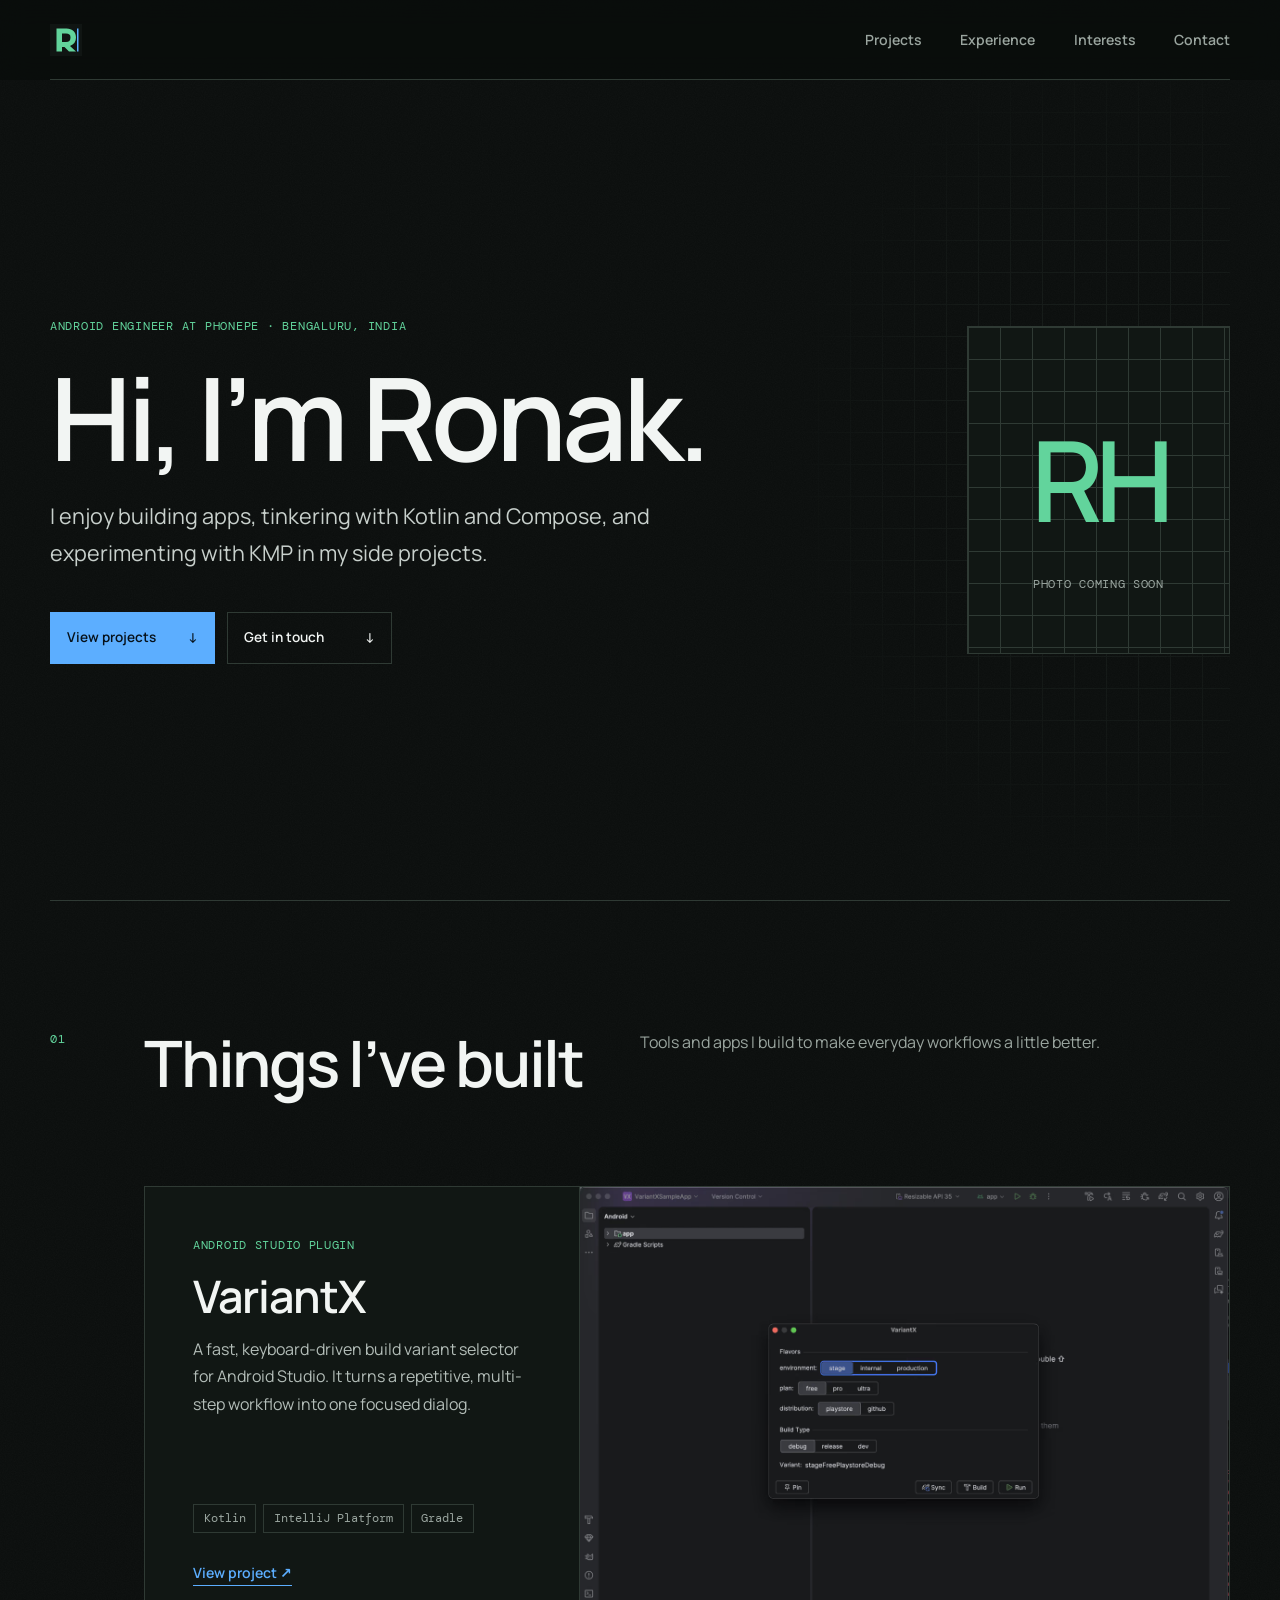
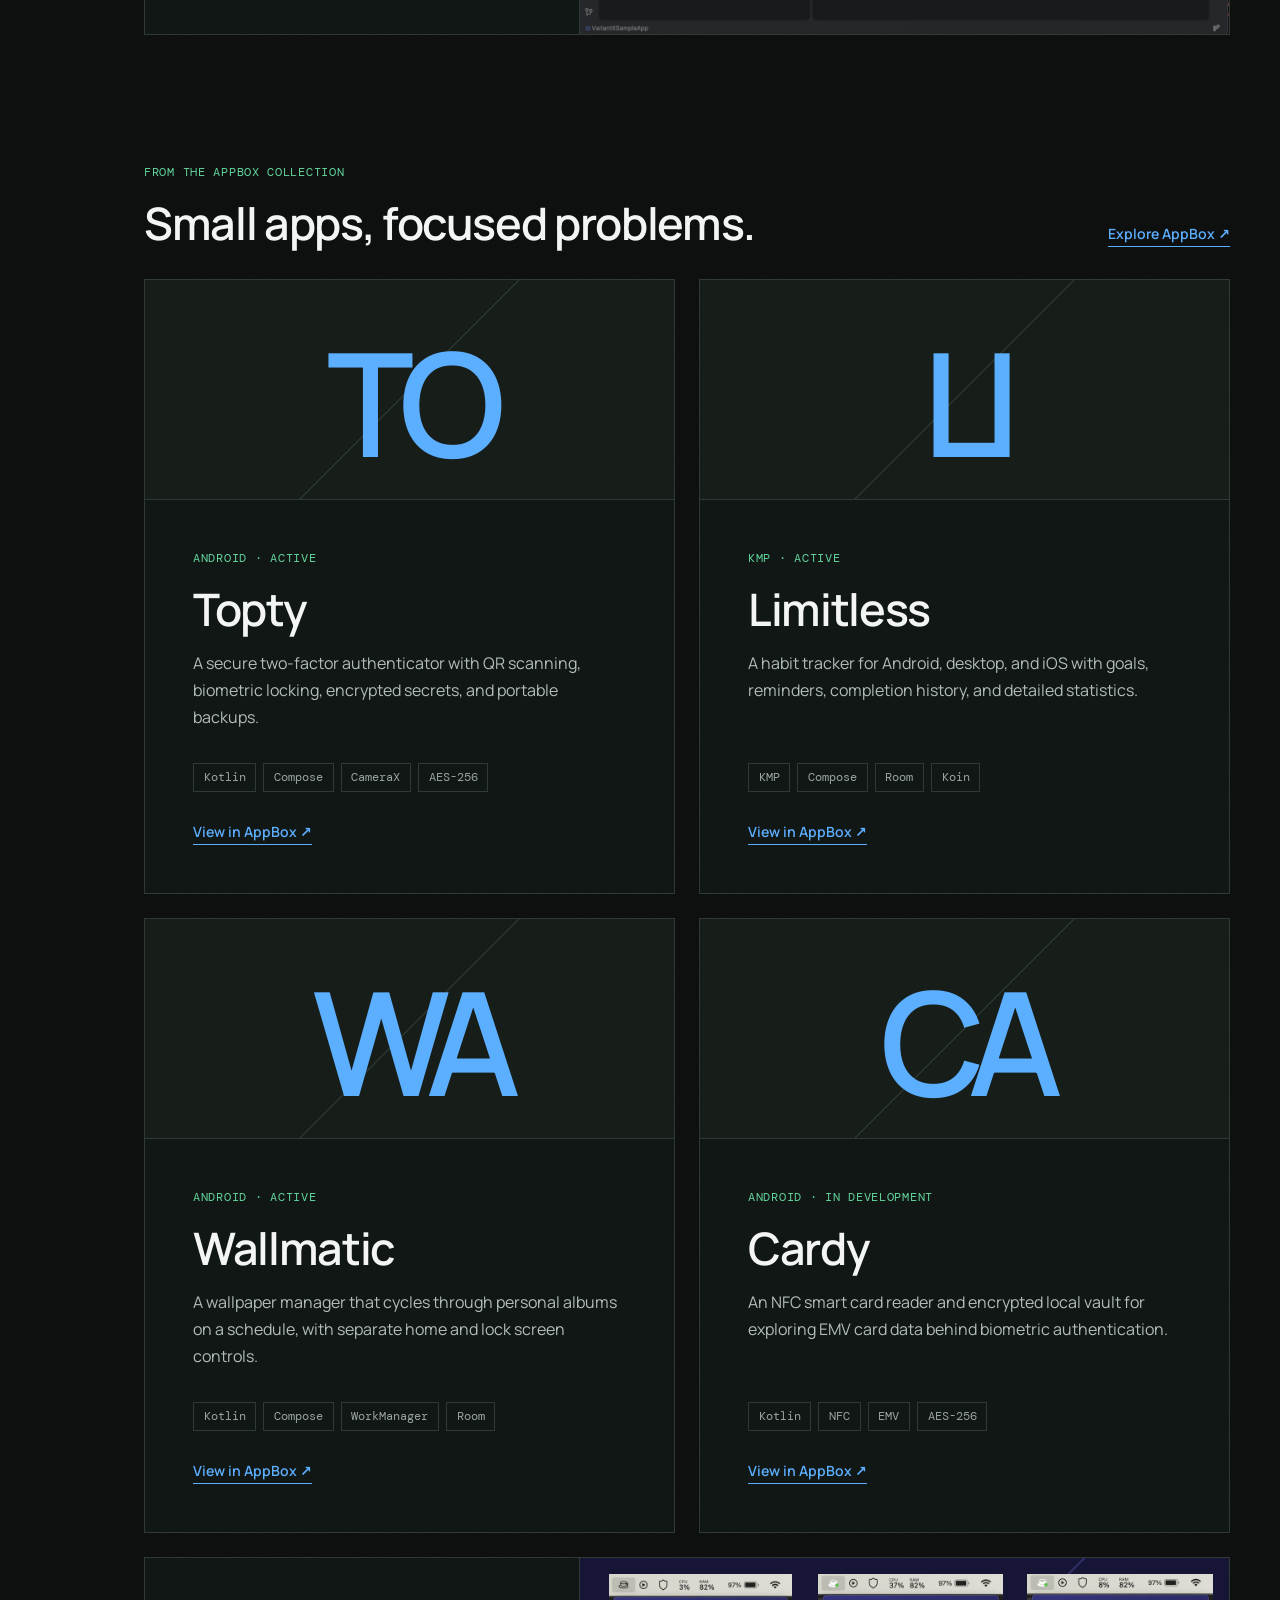
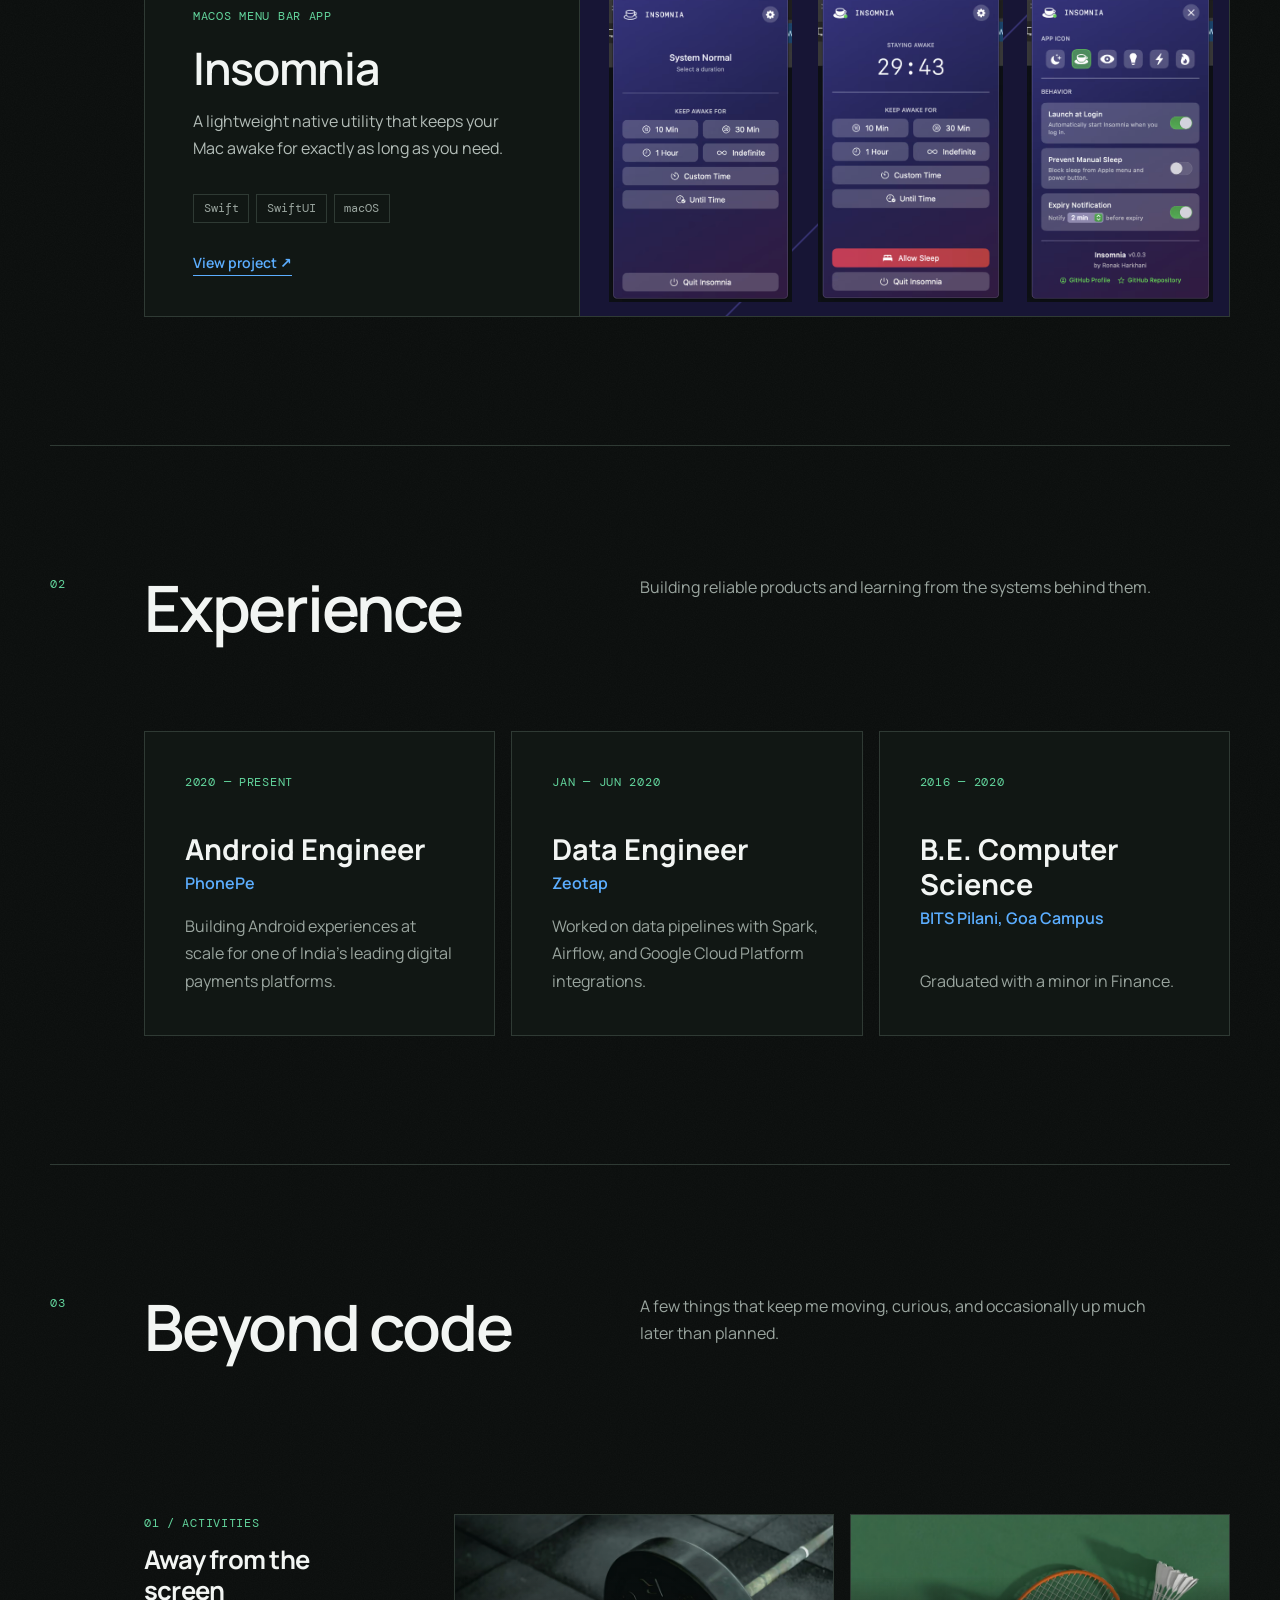
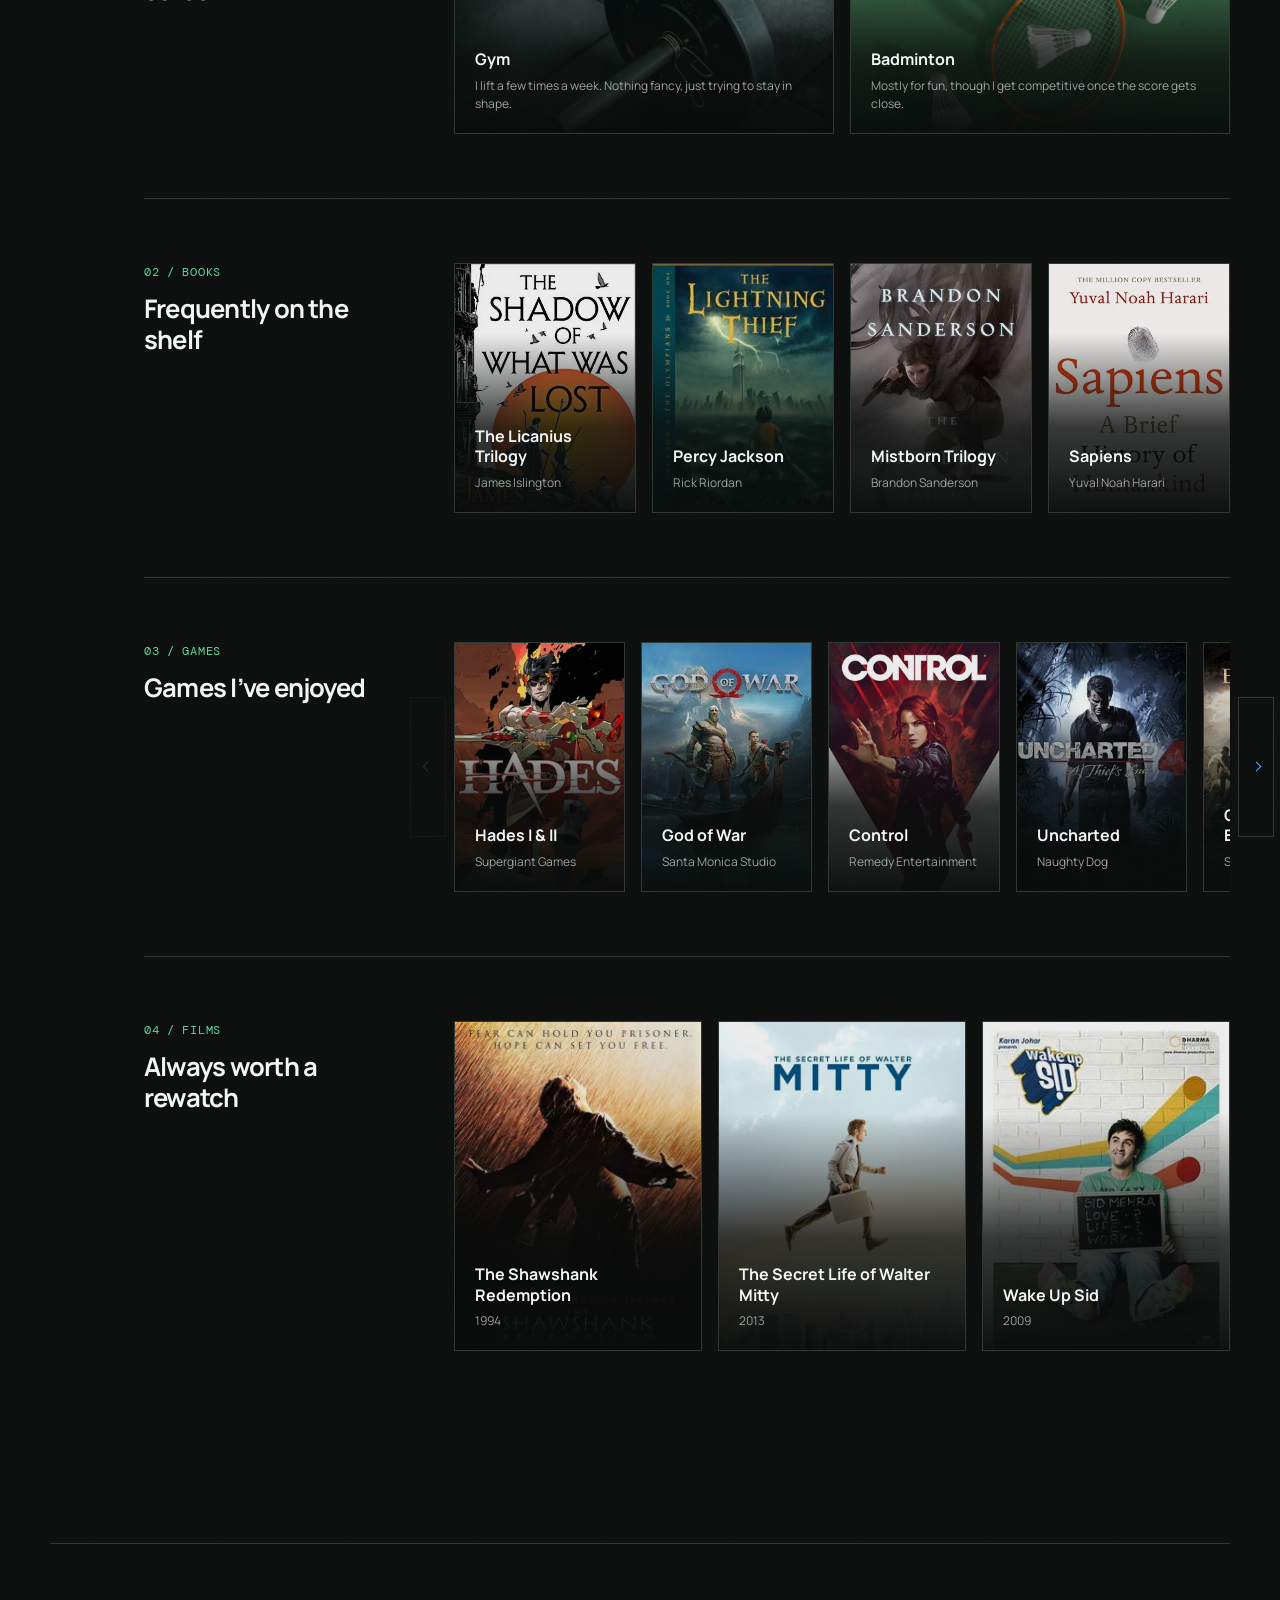
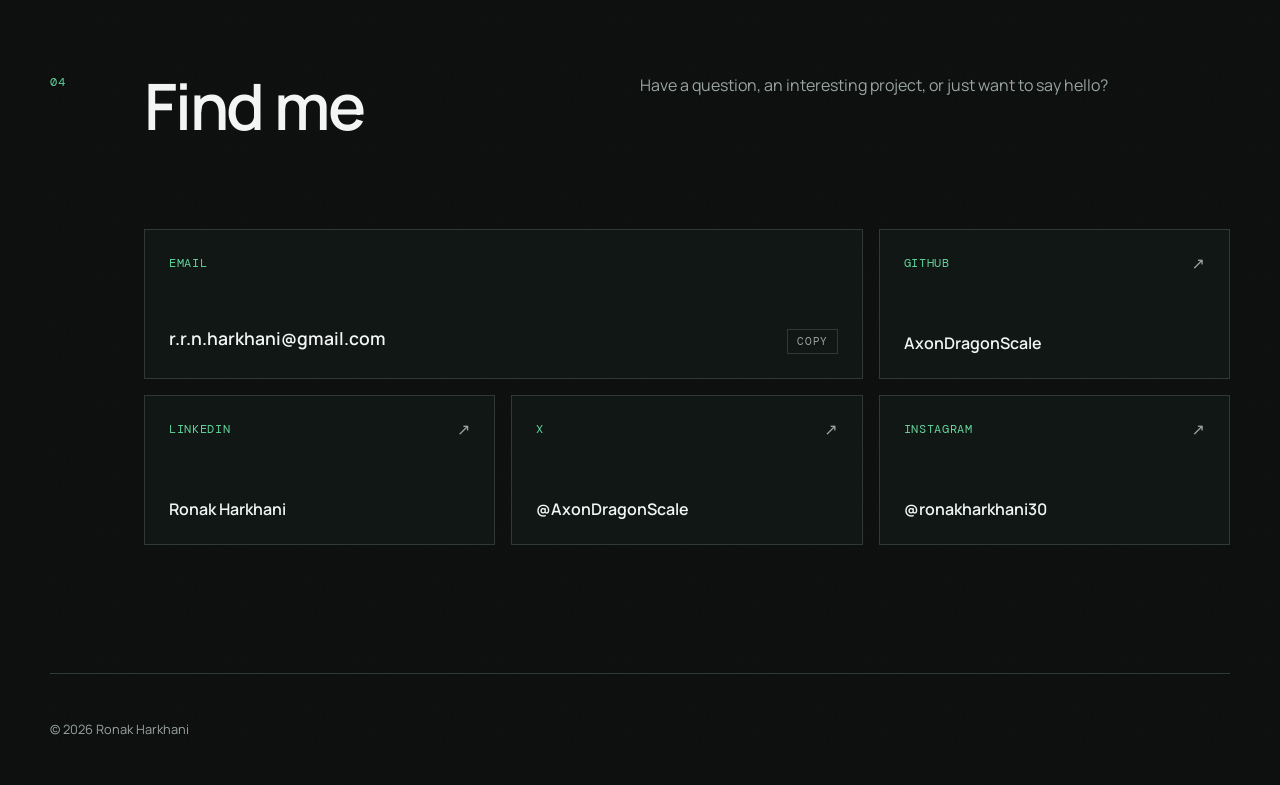
==== commit 2455d9c2: "Add share card, copy-email button, and sticky section numbers The social preview is a 1200x630 PNG g" ====
--- a/index.html
+++ b/index.html
@@ -15,6 +15,31 @@
     >
     <meta property="og:type" content="website">
     <meta property="og:url" content="https://axondragonscale.github.io/">
+    <meta
+      property="og:image"
+      content="https://axondragonscale.github.io/assets/social/og.png"
+    >
+    <meta property="og:image:width" content="1200">
+    <meta property="og:image:height" content="630">
+    <meta
+      property="og:image:alt"
+      content="Dark card with Ronak Harkhani in large white type, Android Engineer in green monospace above it, and Bengaluru, India with axondragonscale.github.io below."
+    >
+    <meta property="og:site_name" content="Ronak Harkhani">
+    <meta name="twitter:card" content="summary_large_image">
+    <meta name="twitter:title" content="Ronak Harkhani — Android Engineer">
+    <meta
+      name="twitter:description"
+      content="Android engineer building mobile apps, developer tools, and thoughtful software."
+    >
+    <meta
+      name="twitter:image"
+      content="https://axondragonscale.github.io/assets/social/og.png"
+    >
+    <meta
+      name="twitter:image:alt"
+      content="Dark card with Ronak Harkhani in large white type, Android Engineer in green monospace above it, and Bengaluru, India with axondragonscale.github.io below."
+    >
     <title>Ronak Harkhani — Android Engineer</title>
     <link rel="canonical" href="https://axondragonscale.github.io/">
     <link rel="icon" href="favicon-r.svg" type="image/svg+xml">
@@ -67,8 +92,8 @@
       </section>
 
       <section class="section" id="work" aria-labelledby="work-title">
+        <p class="section-number">01</p>
         <header class="section-heading">
-          <p class="section-number">01</p>
           <h2 id="work-title">Things I’ve built</h2>
           <p>Tools and apps I build to make everyday workflows a little better.</p>
         </header>
@@ -296,8 +321,8 @@
       </section>
 
       <section class="section" id="experience" aria-labelledby="experience-title">
+        <p class="section-number">02</p>
         <header class="section-heading">
-          <p class="section-number">02</p>
           <h2 id="experience-title">Experience</h2>
           <p>Building reliable products and learning from the systems behind them.</p>
         </header>
@@ -337,8 +362,8 @@
       </section>
 
       <section class="section about" id="about" aria-labelledby="about-title">
+        <p class="section-number">03</p>
         <header class="section-heading">
-          <p class="section-number">03</p>
           <h2 id="about-title">Beyond code</h2>
           <p>
             A few things that keep me moving, curious, and occasionally up much
@@ -874,20 +899,32 @@
       </section>
 
       <section class="section" id="contact" aria-labelledby="contact-title">
+        <p class="section-number">04</p>
         <header class="section-heading">
-          <p class="section-number">04</p>
           <h2 id="contact-title">Find me</h2>
           <p>Have a question, an interesting project, or just want to say hello?</p>
         </header>
 
         <div class="contact-grid">
-          <a
-            class="contact-link-card"
-            href="mailto:r.r.n.harkhani@gmail.com"
-          >
+          <div class="contact-link-card contact-email">
             <span>Email</span>
-            <strong>r.r.n.harkhani@gmail.com</strong>
-          </a>
+            <div class="contact-email-row">
+              <a
+                class="contact-email-link"
+                href="mailto:r.r.n.harkhani@gmail.com"
+              >
+                <strong>r.r.n.harkhani@gmail.com</strong>
+              </a>
+              <button
+                class="copy-email"
+                type="button"
+                data-copy="r.r.n.harkhani@gmail.com"
+              >
+                Copy
+              </button>
+            </div>
+            <span class="copy-status" role="status" aria-live="polite"></span>
+          </div>
           <a
             class="contact-link-card"
             href="https://github.com/AxonDragonScale"
--- a/styles.css
+++ b/styles.css
@@ -339,13 +339,30 @@
 }
 
 .section {
+  display: grid;
+  grid-template-columns: 70px minmax(0, 1fr);
+  column-gap: 1.5rem;
+  align-items: start;
   padding-block: clamp(5rem, 10vw, 9rem);
   border-top: 1px solid var(--line);
 }
 
+.section > * {
+  grid-column: 2;
+}
+
+/* The number sits in its own gutter and stays with you through the section. */
+.section > .section-number {
+  position: sticky;
+  top: calc(5rem + 2rem);
+  grid-column: 1;
+  grid-row: 1 / -1;
+  margin-bottom: 0;
+}
+
 .section-heading {
   display: grid;
-  grid-template-columns: 70px minmax(220px, 0.8fr) minmax(280px, 1fr);
+  grid-template-columns: minmax(220px, 0.8fr) minmax(280px, 1fr);
   gap: 1.5rem;
   align-items: start;
   margin-bottom: clamp(3rem, 7vw, 6rem);
@@ -607,10 +624,6 @@
   font-weight: 600;
 }
 
-.about {
-  display: block;
-}
-
 .about .section-heading {
   margin-bottom: clamp(3rem, 7vw, 6rem);
 }
@@ -629,7 +642,7 @@
 
 .interest-heading {
   position: sticky;
-  top: 2rem;
+  top: calc(5rem + 1rem);
   align-self: start;
 }
 
@@ -862,6 +875,9 @@
 }
 
 .media-card {
+  /* The track width has to win over the ratio: a tall min-height would
+     otherwise imply a wider box that covers the gap beside it. */
+  width: 100%;
   aspect-ratio: 3 / 4;
   min-height: 250px;
 }
@@ -946,6 +962,63 @@
   font-size: 1.1rem;
 }
 
+.contact-email-row {
+  display: flex;
+  align-items: baseline;
+  justify-content: space-between;
+  gap: 1rem;
+}
+
+.contact-email-link {
+  min-width: 0;
+}
+
+/* This card is a container, not a link, so the external-link mark is noise. */
+.contact-email::after {
+  content: none;
+}
+
+.copy-email {
+  display: none;
+  flex: none;
+  padding: 0.3rem 0.55rem;
+  border: 1px solid var(--line);
+  background: transparent;
+  color: var(--muted);
+  cursor: pointer;
+  font-family: "DM Mono", monospace;
+  font-size: 0.68rem;
+  letter-spacing: 0.06em;
+  text-transform: uppercase;
+  transition:
+    color 160ms ease,
+    border-color 160ms ease;
+}
+
+/* Only offered when the script can honour the click. */
+.has-js .copy-email {
+  display: inline-flex;
+}
+
+.copy-email:hover {
+  border-color: var(--muted);
+  color: var(--text);
+}
+
+.copy-email.is-copied {
+  border-color: var(--green);
+  color: var(--green);
+}
+
+.copy-status {
+  position: absolute;
+  width: 1px;
+  height: 1px;
+  overflow: hidden;
+  clip-path: inset(50%);
+  white-space: nowrap;
+}
+
 @media (hover: hover) and (prefers-reduced-motion: no-preference) {
   /* script.js sets --spot-x/--spot-y on pointermove. */
   .project,
@@ -1046,12 +1119,12 @@
     display: none;
   }
 
+  .section {
+    grid-template-columns: 50px minmax(0, 1fr);
+  }
+
   .section-heading {
-    grid-template-columns: 50px 1fr;
-  }
-
-  .section-heading > p:last-child {
-    grid-column: 2;
+    grid-template-columns: 1fr;
   }
 
   .project-featured,
@@ -1134,6 +1207,15 @@
 
   h1 {
     font-size: clamp(3.4rem, 19vw, 5rem);
+  }
+
+  .section {
+    display: block;
+  }
+
+  .section > .section-number {
+    position: static;
+    margin-bottom: 0.75rem;
   }
 
   .section-heading {
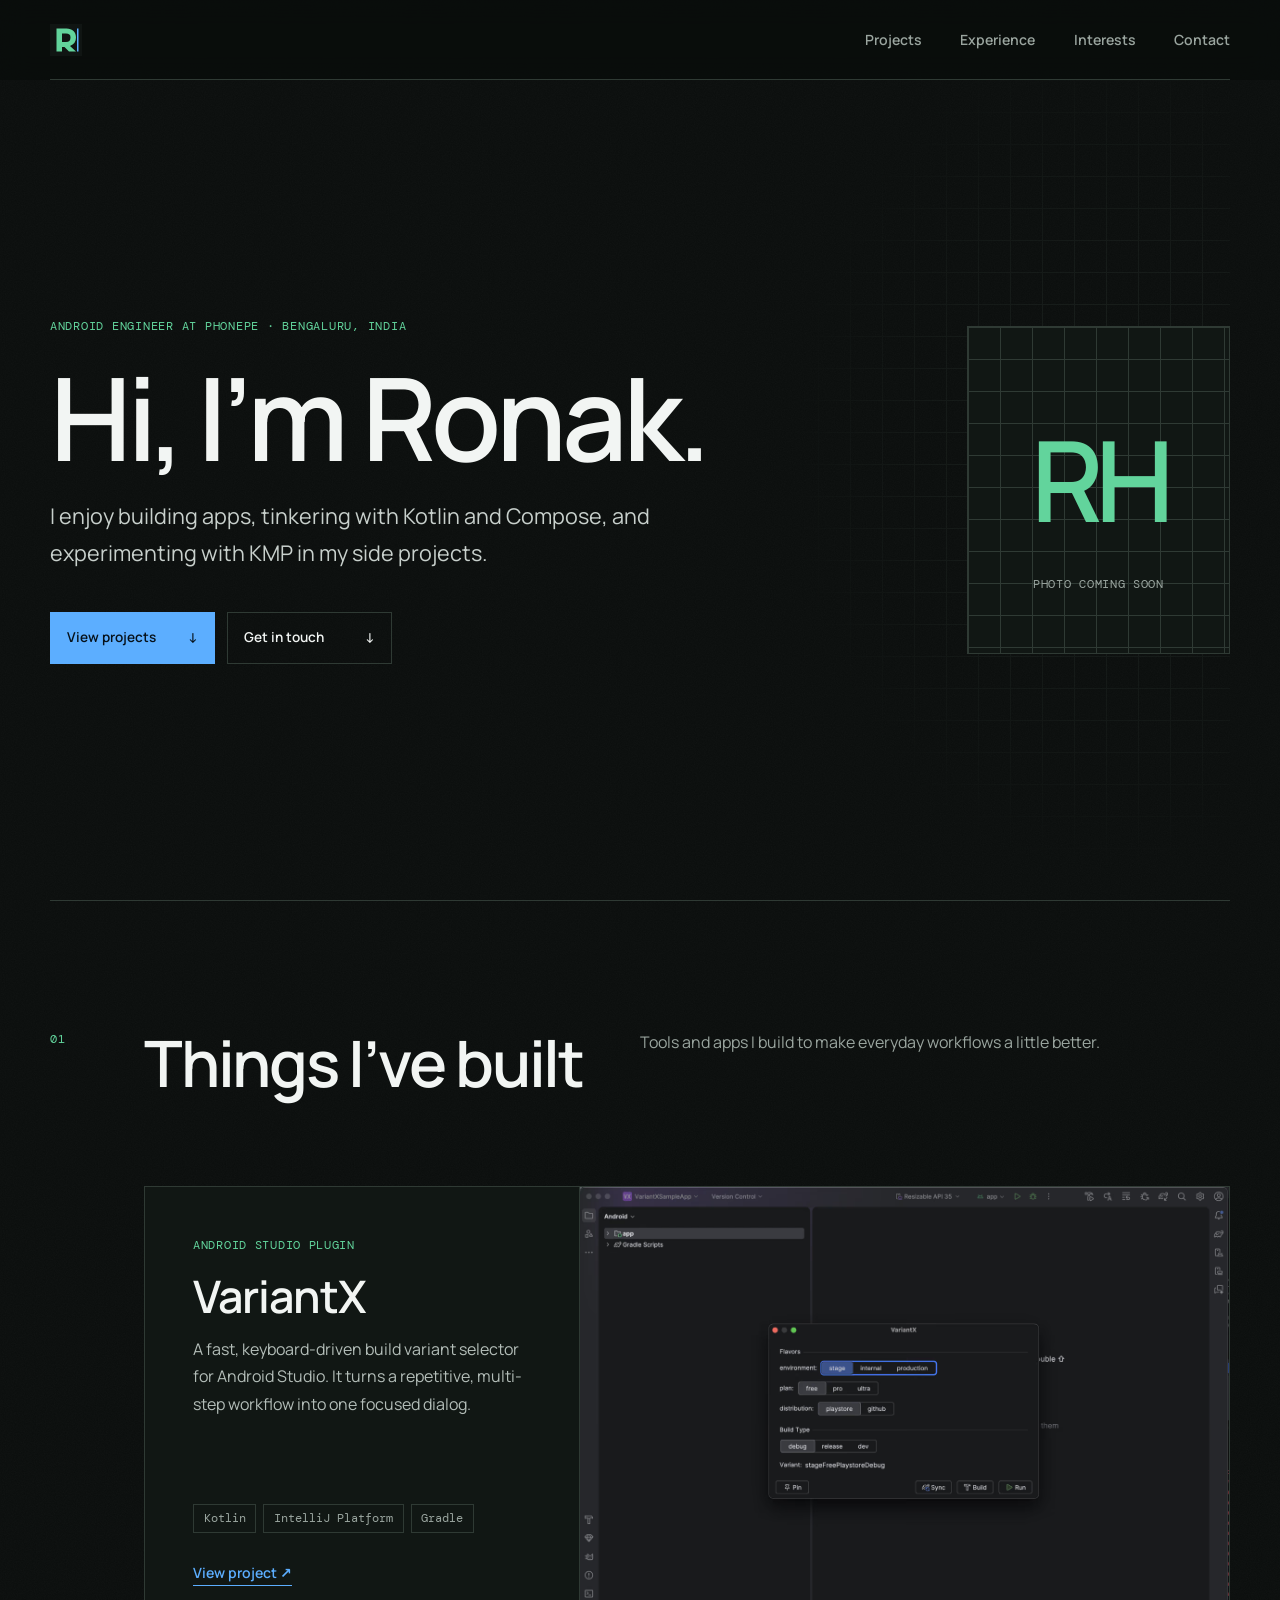
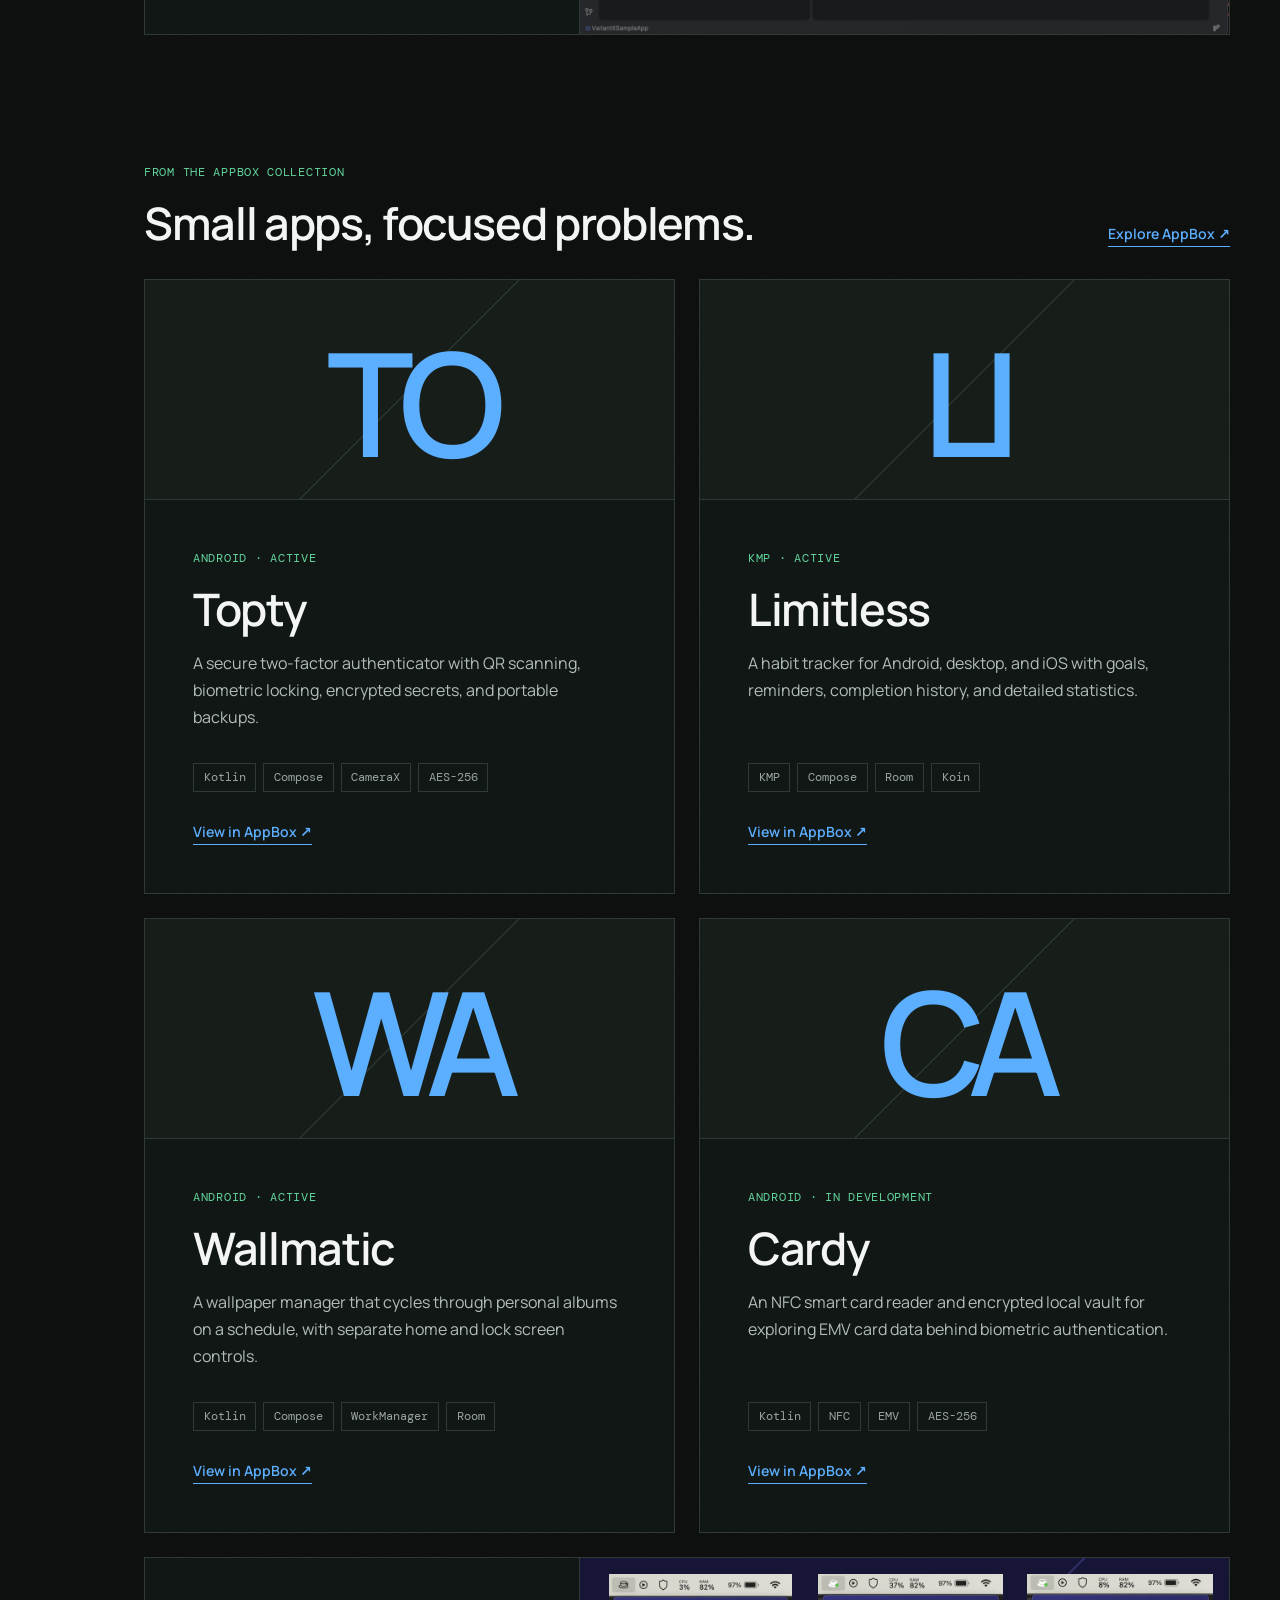
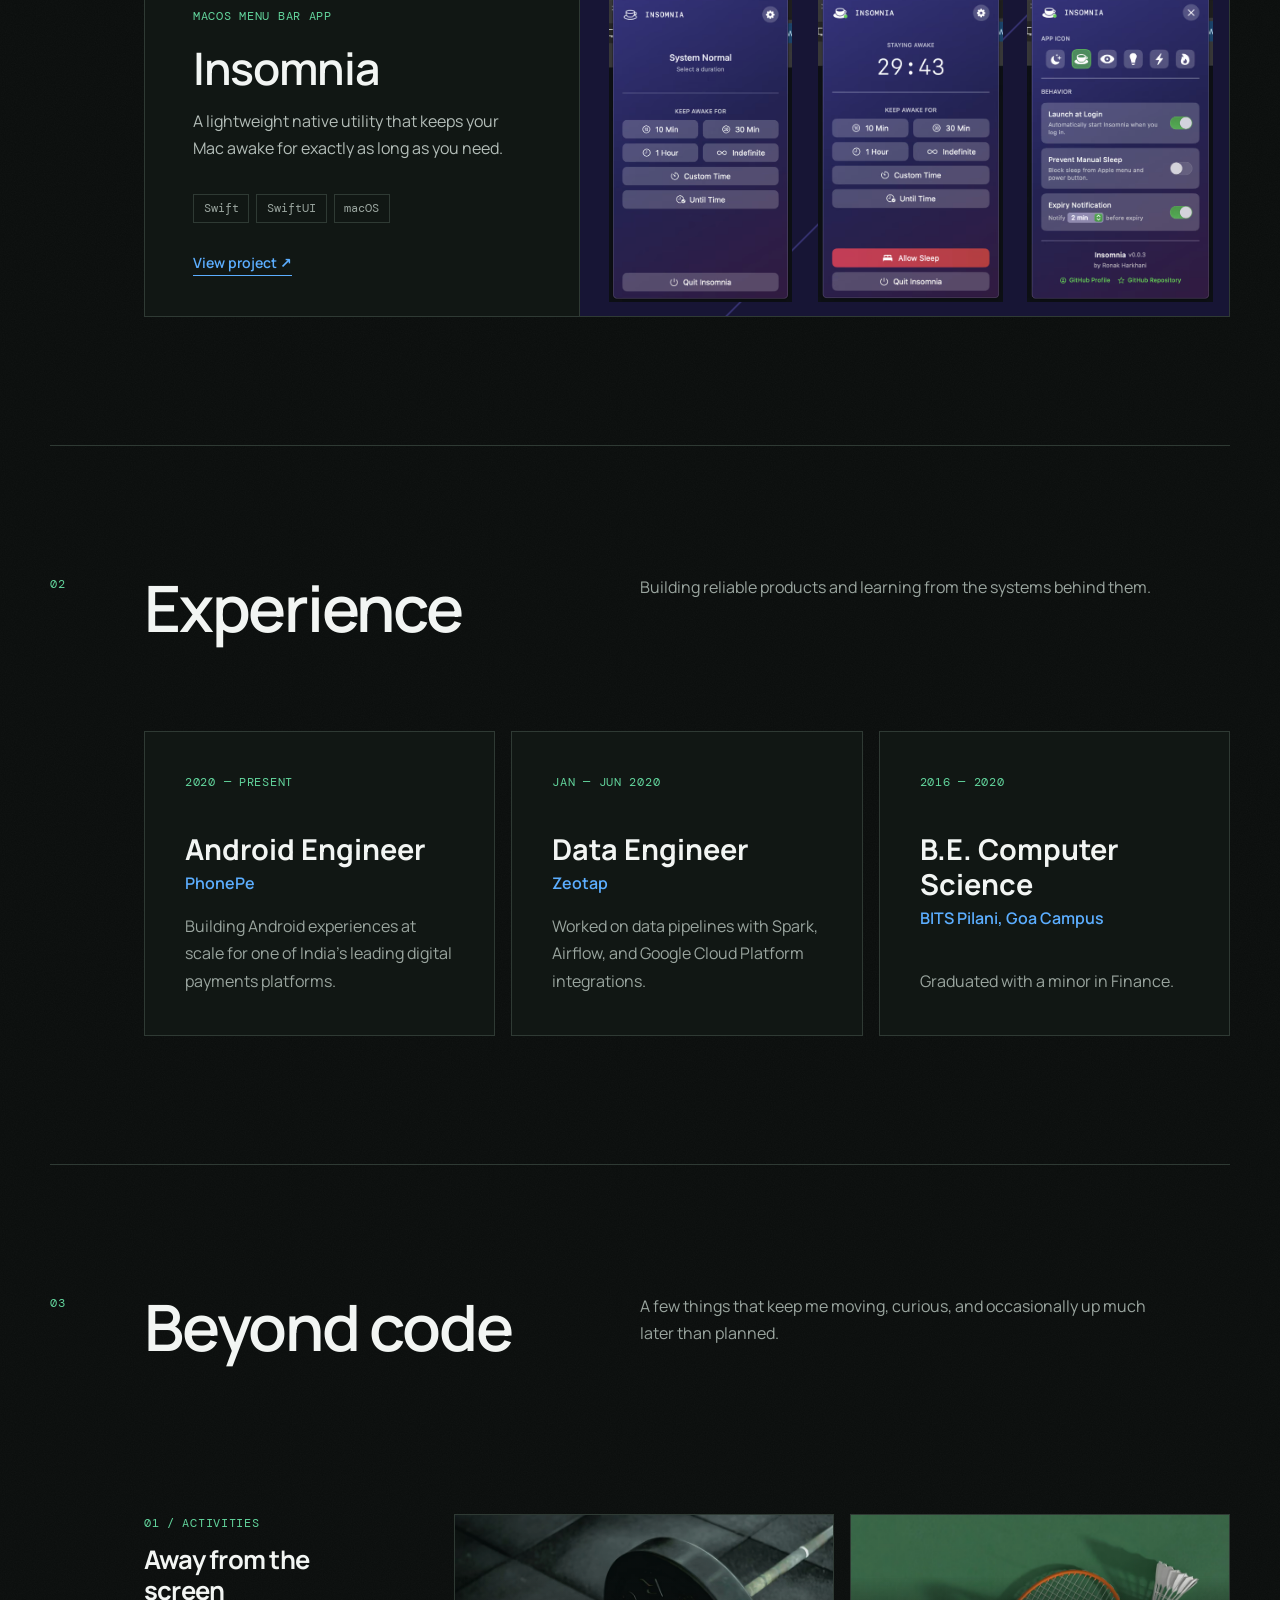
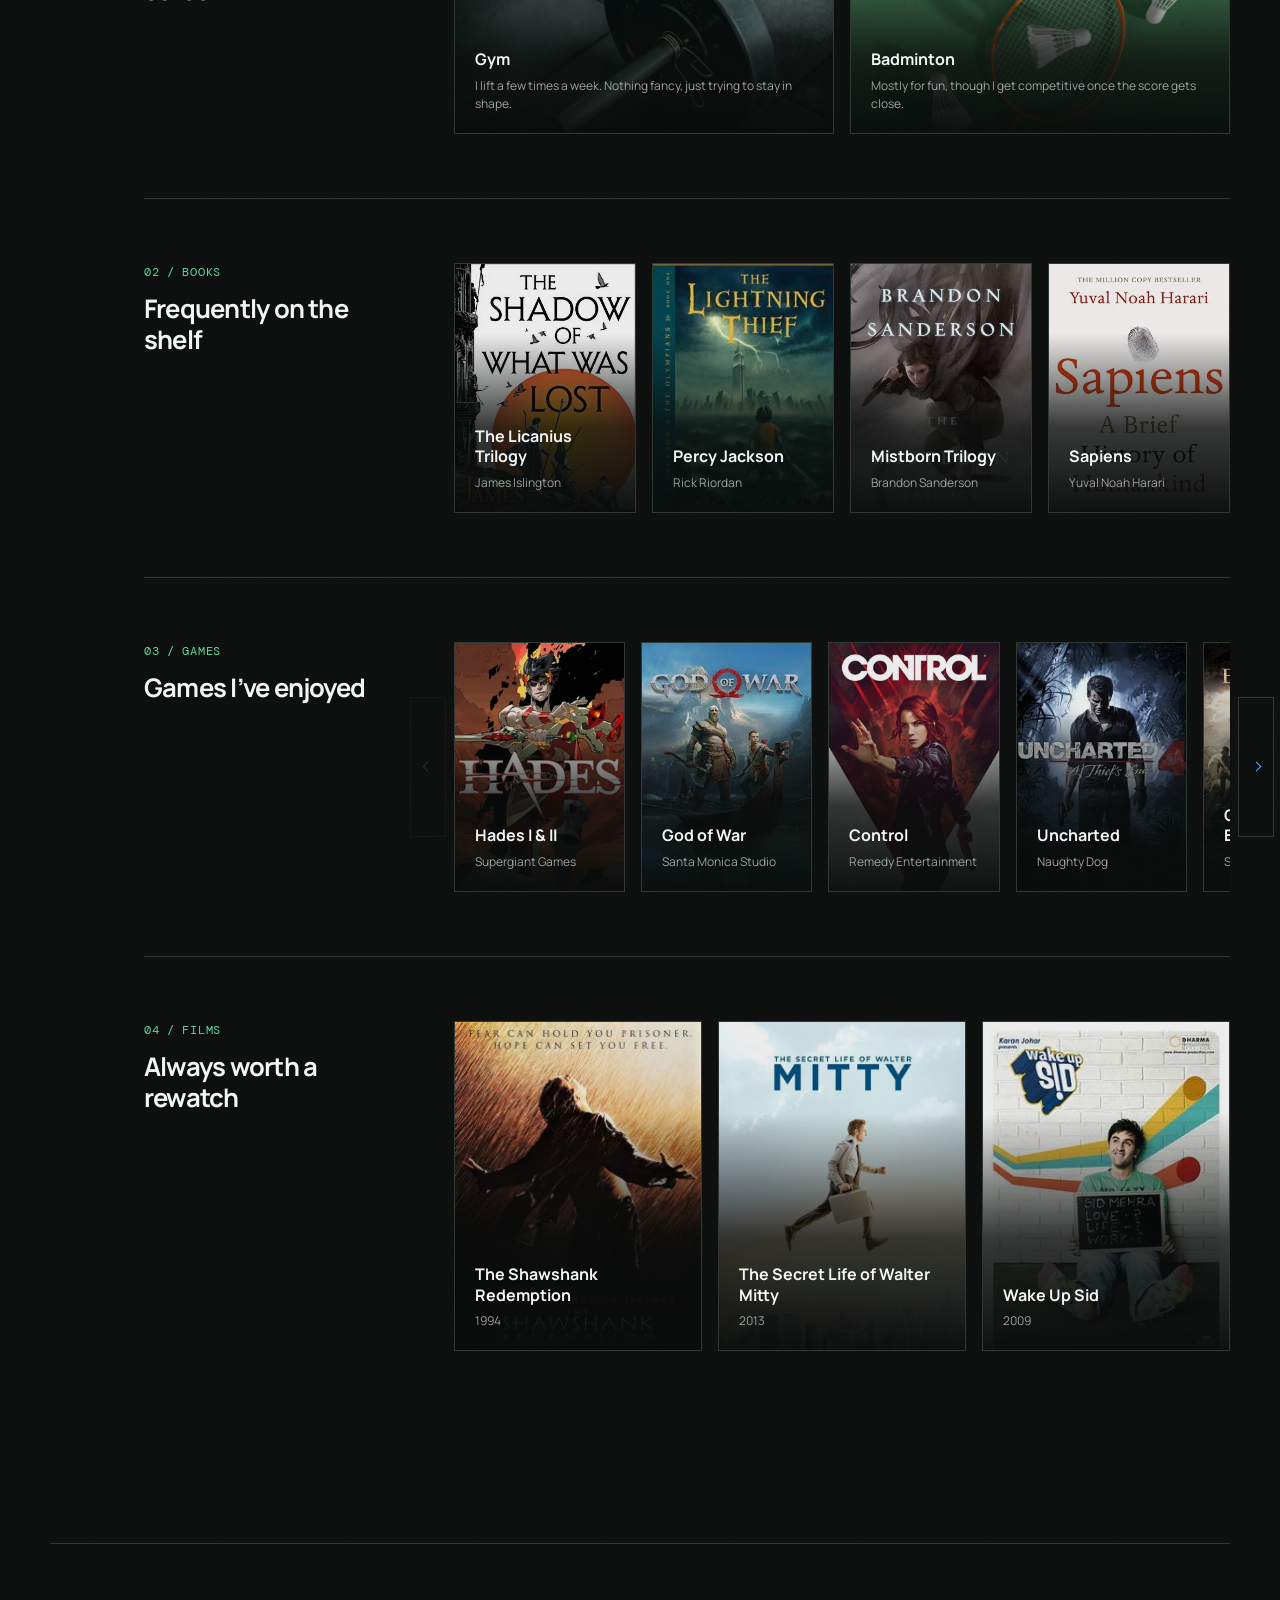
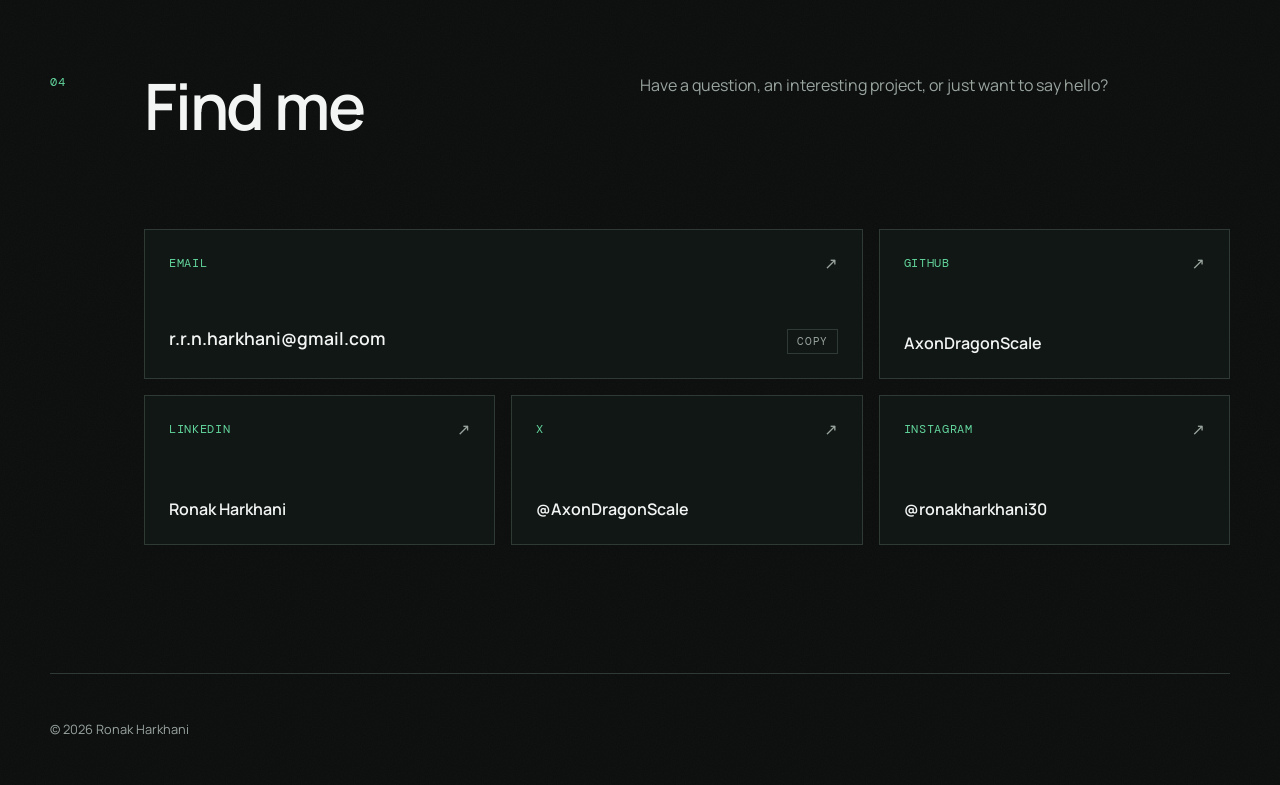
==== commit 44380266: "Open the mail app from the whole email card The card is a container so it can carry the Copy button," ====
--- a/index.html
+++ b/index.html
@@ -908,20 +908,36 @@
         <div class="contact-grid">
           <div class="contact-link-card contact-email">
             <span>Email</span>
-            <div class="contact-email-row">
-              <a
-                class="contact-email-link"
-                href="mailto:r.r.n.harkhani@gmail.com"
-              >
-                <strong>r.r.n.harkhani@gmail.com</strong>
-              </a>
-              <button
-                class="copy-email"
-                type="button"
-                data-copy="r.r.n.harkhani@gmail.com"
-              >
-                Copy
-              </button>
+            <div class="contact-email-body">
+              <div class="contact-email-row">
+                <a
+                  class="contact-email-link"
+                  href="mailto:r.r.n.harkhani@gmail.com"
+                >
+                  <strong>r.r.n.harkhani@gmail.com</strong>
+                </a>
+                <button
+                  class="copy-email"
+                  type="button"
+                  data-copy="r.r.n.harkhani@gmail.com"
+                >
+                  Copy
+                </button>
+              </div>
+              <p class="mail-fallback" data-mail-fallback role="status" hidden>
+                No mail app opened. Compose in
+                <a
+                  href="https://mail.google.com/mail/?view=cm&amp;fs=1&amp;to=r.r.n.harkhani@gmail.com"
+                  target="_blank"
+                  rel="noreferrer"
+                >Gmail</a>
+                or
+                <a
+                  href="https://outlook.live.com/mail/0/deeplink/compose?to=r.r.n.harkhani@gmail.com"
+                  target="_blank"
+                  rel="noreferrer"
+                >Outlook</a>.
+              </p>
             </div>
             <span class="copy-status" role="status" aria-live="polite"></span>
           </div>
--- a/styles.css
+++ b/styles.css
@@ -973,13 +973,49 @@
   min-width: 0;
 }
 
-/* This card is a container, not a link, so the external-link mark is noise. */
-.contact-email::after {
-  content: none;
+/* The card opens the mail app, but it cannot be a link outright because it
+   carries a Copy button. The address link stretches over the card instead, and
+   the controls that must stay clickable sit above that overlay. */
+.contact-email-link::after {
+  position: absolute;
+  inset: 0;
+  content: "";
+}
+
+.contact-email-body {
+  display: flex;
+  flex-direction: column;
+  gap: 0.65rem;
+}
+
+.mail-fallback {
+  position: relative;
+  z-index: 1;
+  margin: 0;
+  color: var(--muted);
+  font-size: 0.78rem;
+  line-height: 1.5;
+}
+
+.mail-fallback:not([hidden]) {
+  display: block;
+}
+
+.mail-fallback a {
+  color: var(--text);
+  text-decoration: underline;
+  text-decoration-color: var(--line);
+  text-underline-offset: 3px;
+}
+
+.mail-fallback a:hover {
+  text-decoration-color: var(--green);
 }
 
 .copy-email {
   display: none;
+  position: relative;
+  z-index: 1;
   flex: none;
   padding: 0.3rem 0.55rem;
   border: 1px solid var(--line);
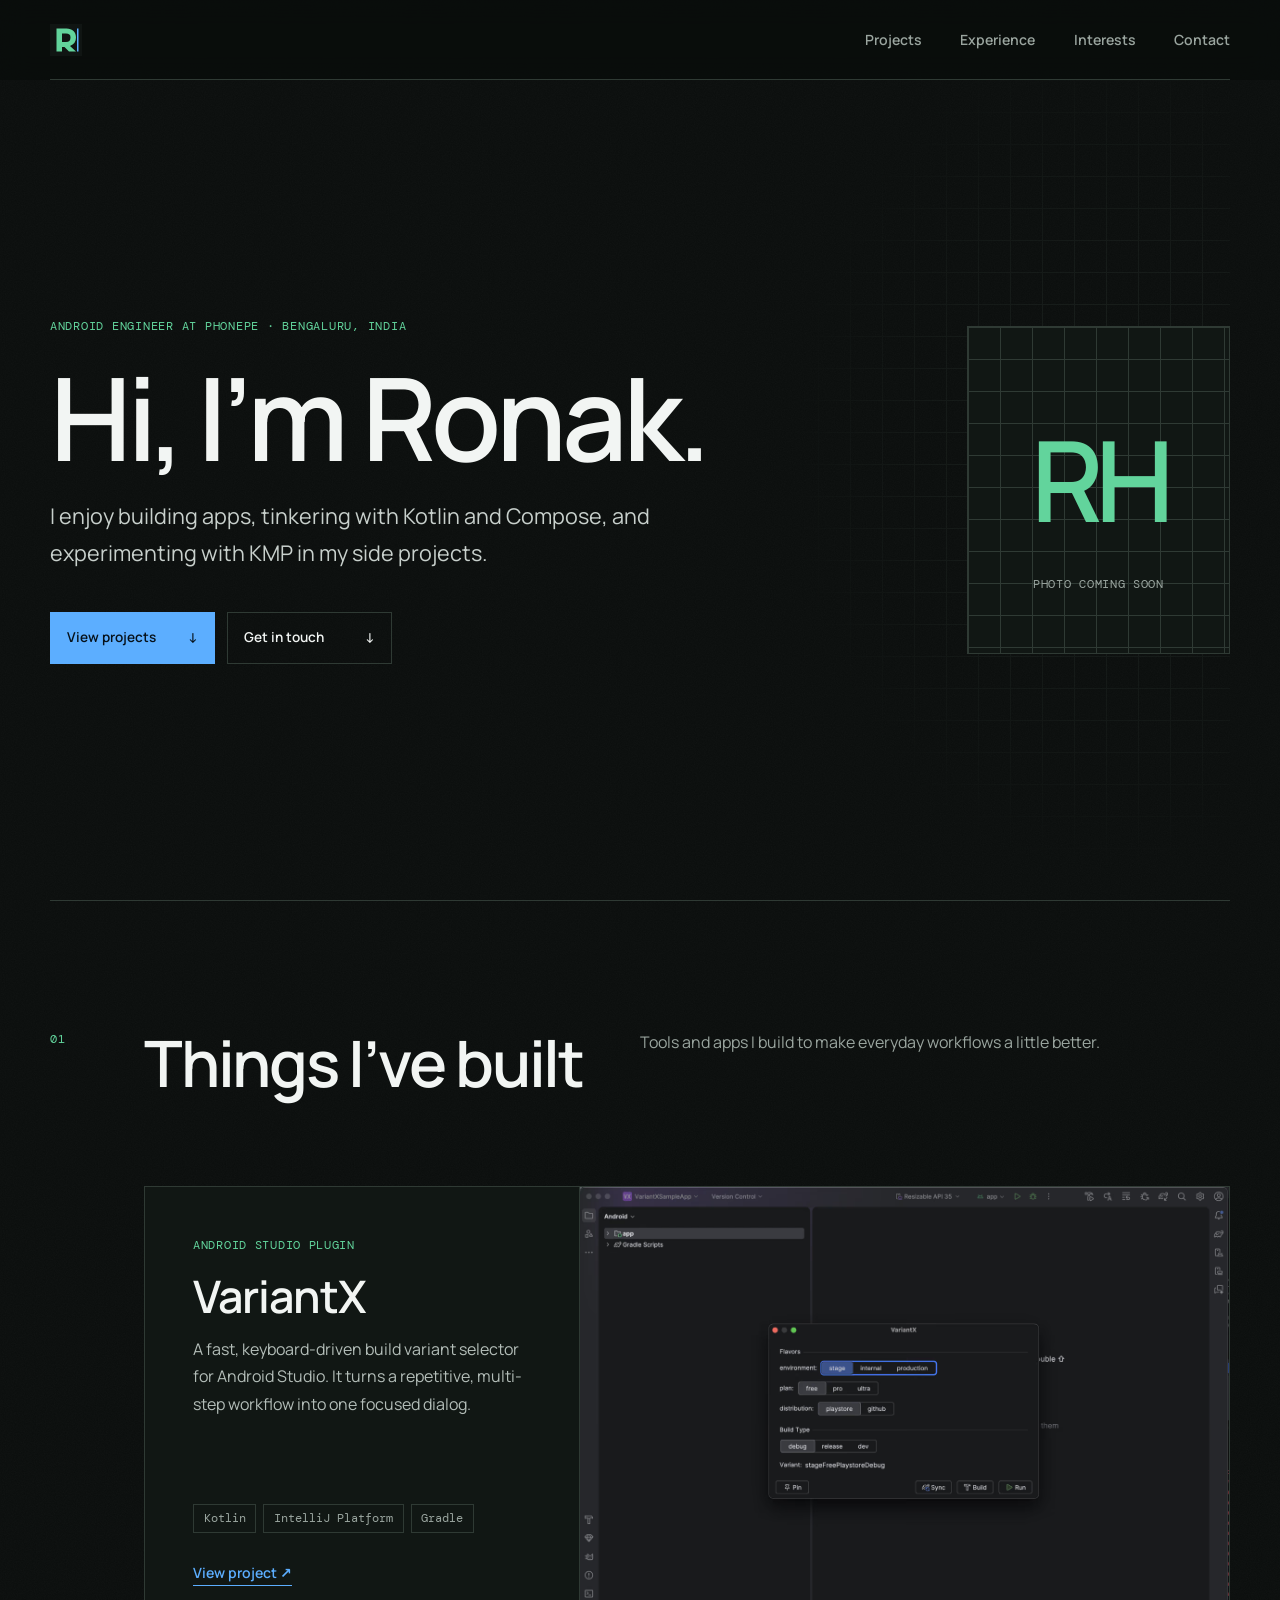
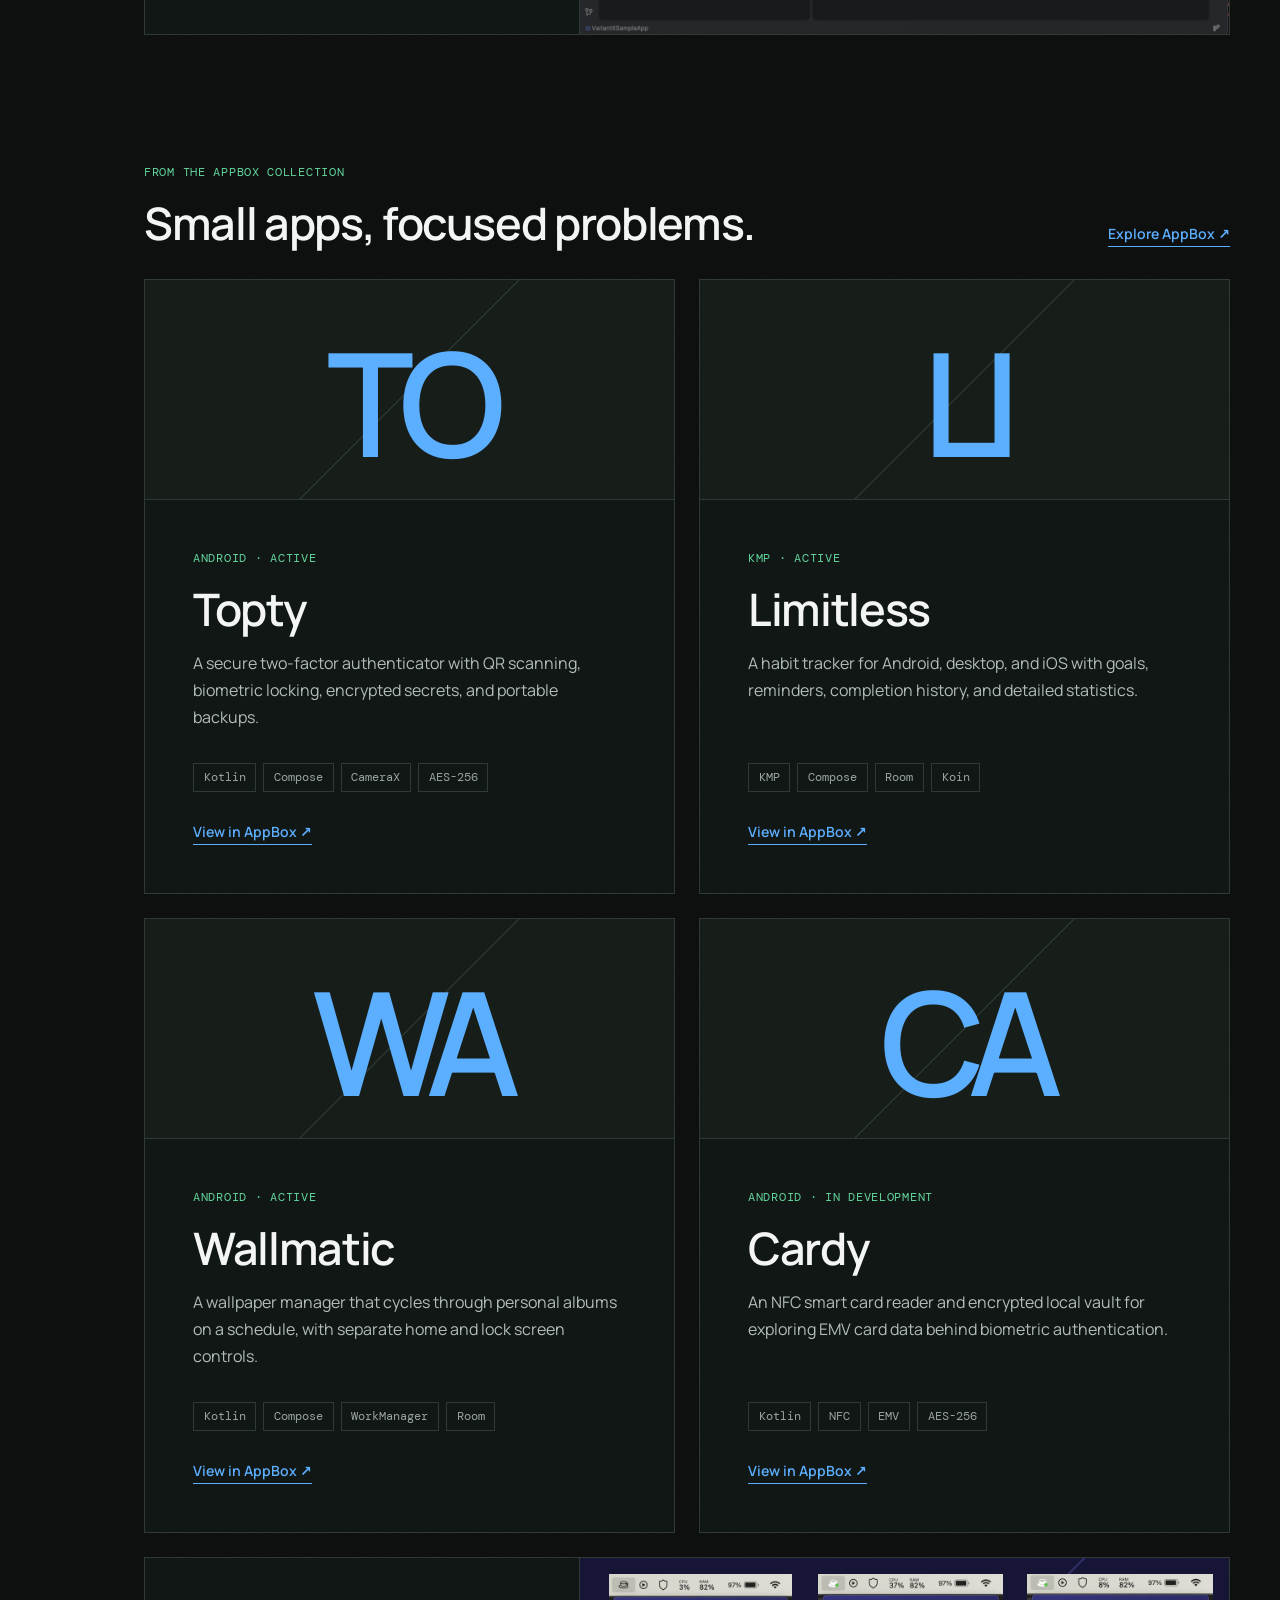
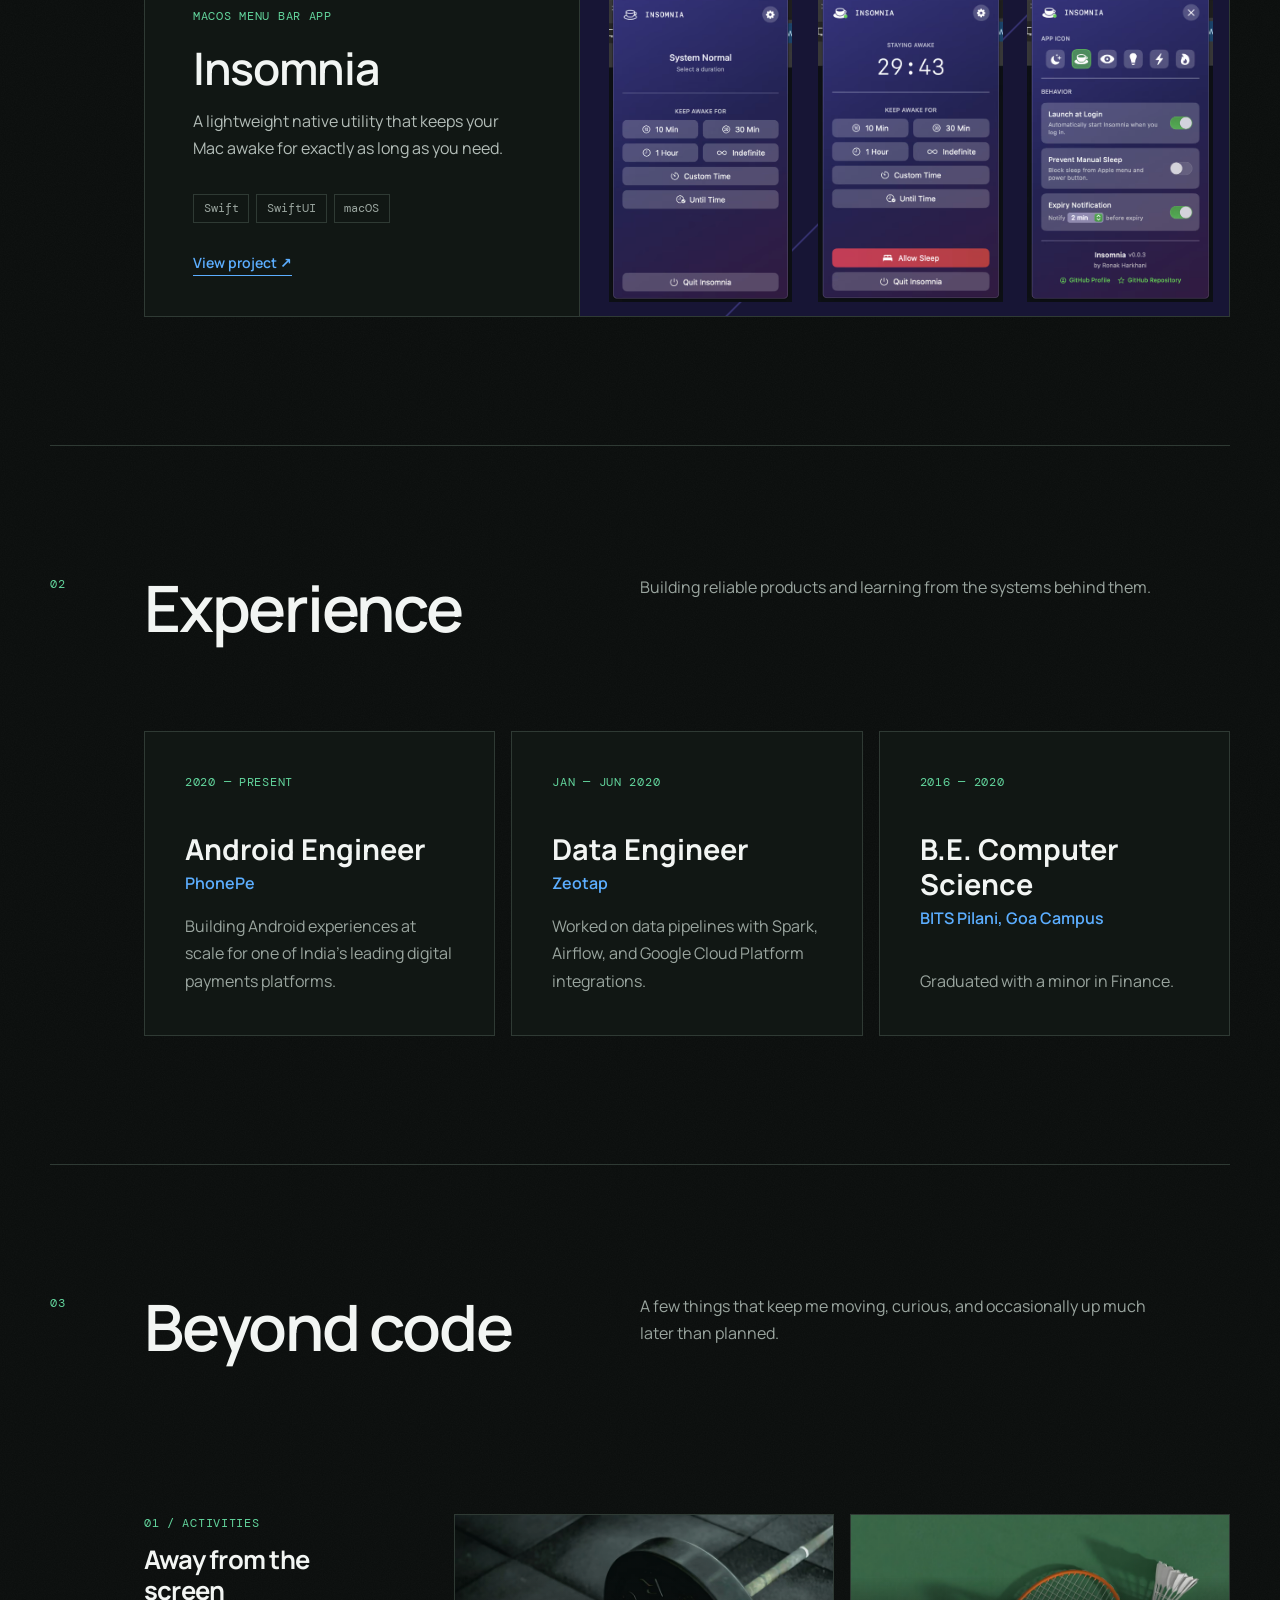
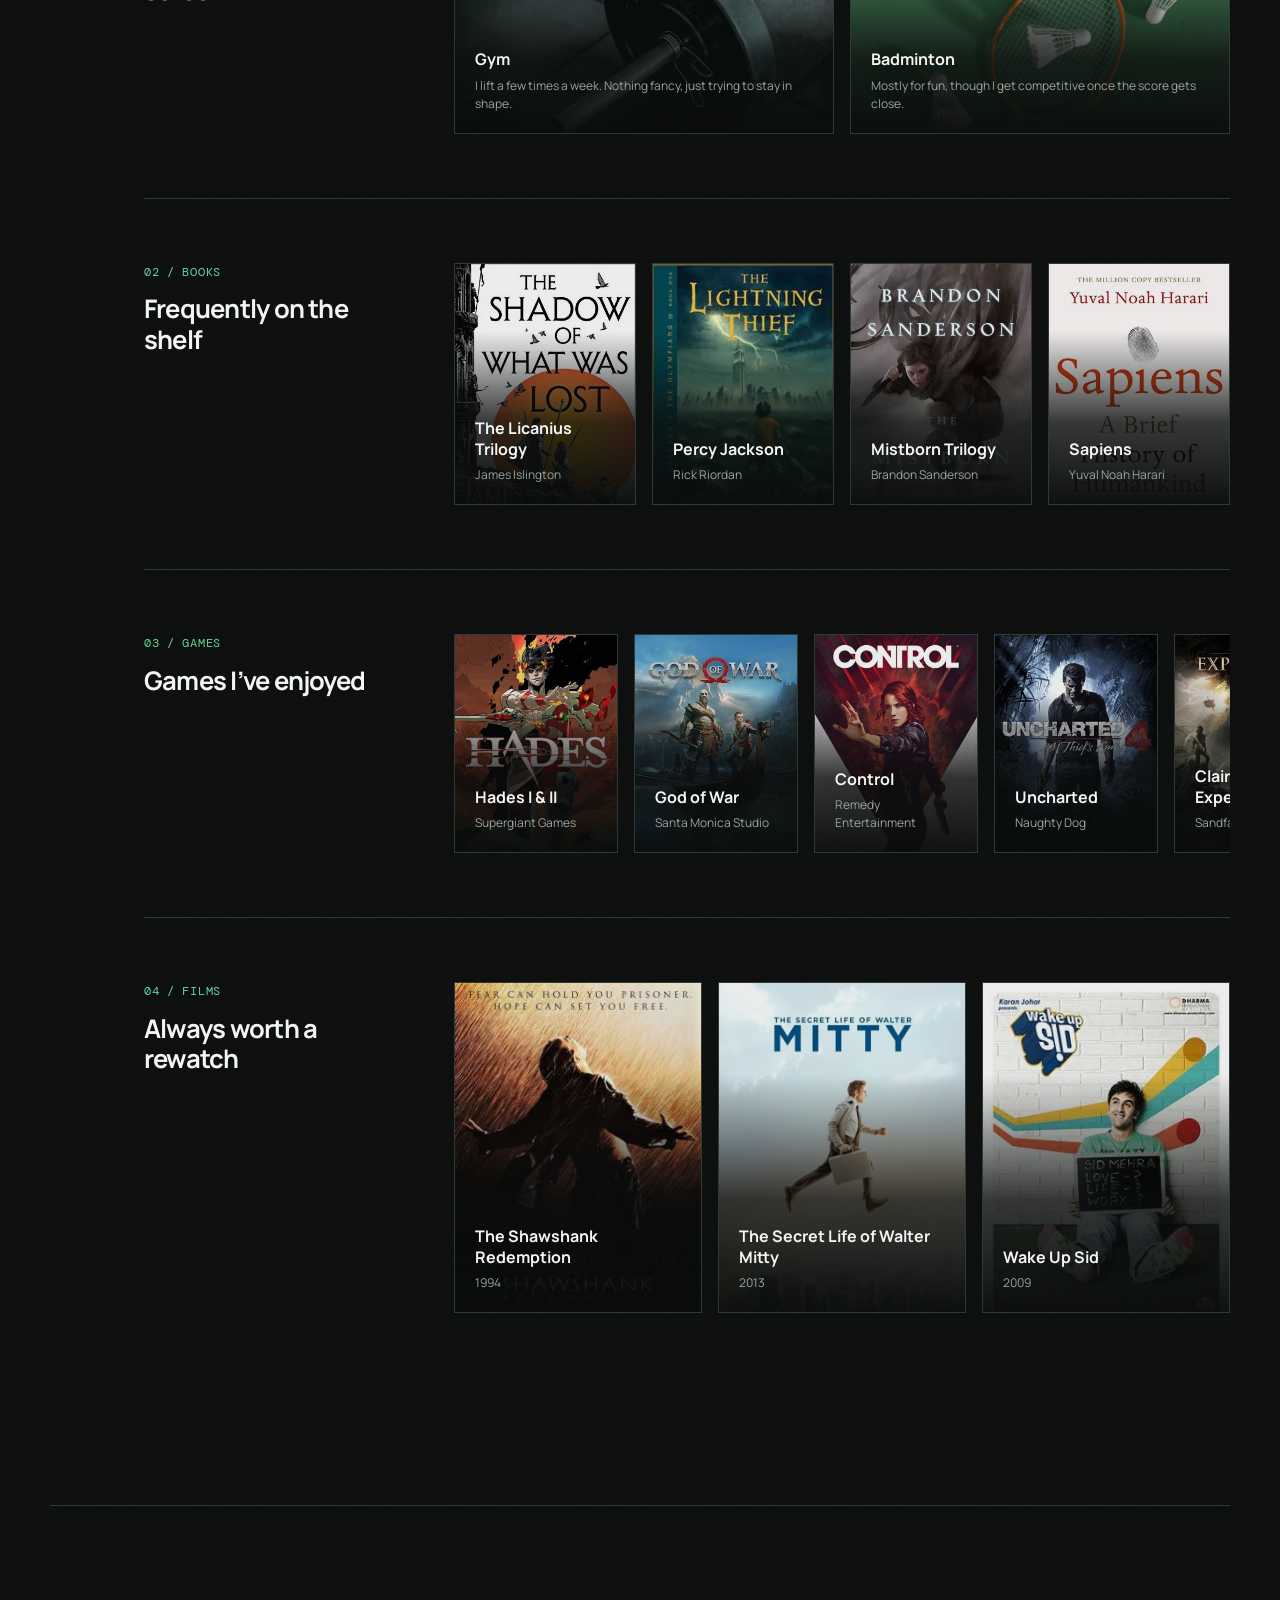
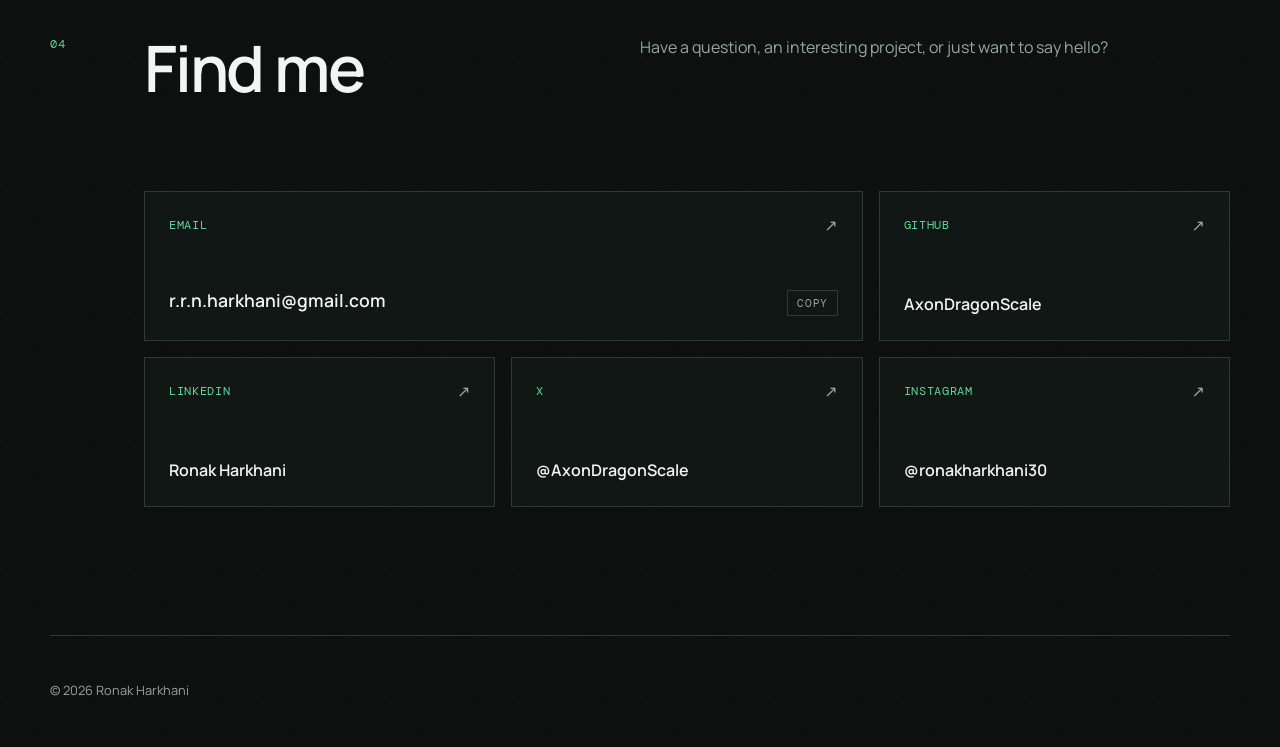
==== commit 4e64de0e: "Hold carousel card widths and swap the edge rails for a scrollbar" ====
--- a/index.html
+++ b/index.html
@@ -378,15 +378,6 @@
               <h3 id="activities-title">Away from the screen</h3>
             </div>
             <div class="carousel" data-carousel>
-              <button
-                class="carousel-edge carousel-edge-prev"
-                type="button"
-                data-carousel-prev
-                aria-controls="activities-grid"
-                aria-label="Scroll activities left"
-              >
-                <span class="carousel-chevron" aria-hidden="true"></span>
-              </button>
               <div
                 class="interest-grid activities-grid"
                 id="activities-grid"
@@ -427,15 +418,6 @@
                   <p>Mostly for fun, though I get competitive once the score gets close.</p>
                 </article>
               </div>
-              <button
-                class="carousel-edge carousel-edge-next"
-                type="button"
-                data-carousel-next
-                aria-controls="activities-grid"
-                aria-label="Scroll activities right"
-              >
-                <span class="carousel-chevron" aria-hidden="true"></span>
-              </button>
             </div>
           </section>
 
@@ -445,15 +427,6 @@
               <h3 id="books-title">Frequently on the shelf</h3>
             </div>
             <div class="carousel" data-carousel>
-              <button
-                class="carousel-edge carousel-edge-prev"
-                type="button"
-                data-carousel-prev
-                aria-controls="books-grid"
-                aria-label="Scroll books left"
-              >
-                <span class="carousel-chevron" aria-hidden="true"></span>
-              </button>
               <div
                 class="interest-grid"
                 id="books-grid"
@@ -550,15 +523,6 @@
                   <p>Yuval Noah Harari</p>
                 </article>
               </div>
-              <button
-                class="carousel-edge carousel-edge-next"
-                type="button"
-                data-carousel-next
-                aria-controls="books-grid"
-                aria-label="Scroll books right"
-              >
-                <span class="carousel-chevron" aria-hidden="true"></span>
-              </button>
             </div>
           </section>
 
@@ -568,15 +532,6 @@
               <h3 id="games-title">Games I’ve enjoyed</h3>
             </div>
             <div class="carousel" data-carousel>
-              <button
-                class="carousel-edge carousel-edge-prev"
-                type="button"
-                data-carousel-prev
-                aria-controls="games-grid"
-                aria-label="Scroll games left"
-              >
-                <span class="carousel-chevron" aria-hidden="true"></span>
-              </button>
               <div
                 class="interest-grid games-grid"
                 id="games-grid"
@@ -783,15 +738,6 @@
                   <p>Crystal Dynamics</p>
                 </article>
               </div>
-              <button
-                class="carousel-edge carousel-edge-next"
-                type="button"
-                data-carousel-next
-                aria-controls="games-grid"
-                aria-label="Scroll games right"
-              >
-                <span class="carousel-chevron" aria-hidden="true"></span>
-              </button>
             </div>
           </section>
 
@@ -801,15 +747,6 @@
               <h3 id="films-title">Always worth a rewatch</h3>
             </div>
             <div class="carousel" data-carousel>
-              <button
-                class="carousel-edge carousel-edge-prev"
-                type="button"
-                data-carousel-prev
-                aria-controls="films-grid"
-                aria-label="Scroll films left"
-              >
-                <span class="carousel-chevron" aria-hidden="true"></span>
-              </button>
               <div
                 class="interest-grid films-grid"
                 id="films-grid"
@@ -884,15 +821,6 @@
                   <p>2009</p>
                 </article>
               </div>
-              <button
-                class="carousel-edge carousel-edge-next"
-                type="button"
-                data-carousel-next
-                aria-controls="films-grid"
-                aria-label="Scroll films right"
-              >
-                <span class="carousel-chevron" aria-hidden="true"></span>
-              </button>
             </div>
           </section>
         </div>
--- a/styles.css
+++ b/styles.css
@@ -667,108 +667,67 @@
   min-width: 0;
 }
 
-.carousel-edge {
+/* The row's own scrollbar: a hairline under the row rather than a native one, so
+   it matches the rest of the page and stays out of the way until the row is
+   hovered or focused. script.js sizes and moves the thumb; it does not run
+   without that file, where the rows still scroll natively. It takes no layout
+   space: it sits in the empty band that .interest-grid's own bottom padding
+   leaves below the cards, so this offset follows that padding. */
+.carousel-scrollbar {
   position: absolute;
-  top: 50%;
-  z-index: 2;
-  display: none;
-  width: 36px;
-  height: 140px;
-  padding: 0;
-  border: 1px solid var(--line);
-  background: transparent;
-  color: var(--blue);
-  -webkit-appearance: none;
-  appearance: none;
-  place-items: center;
-  cursor: pointer;
-  transform: translateY(-50%);
-  transition:
-    border-color 160ms ease,
-    color 160ms ease,
-    opacity 160ms ease;
-}
-
-.carousel.is-scrollable .carousel-edge {
-  display: grid;
-}
-
-.carousel-edge-prev {
-  right: 100%;
-  margin-right: 8px;
-}
-
-.carousel-edge-next {
-  left: 100%;
-  margin-left: 8px;
-}
-
-.carousel-edge:disabled {
-  opacity: 0.22;
-  cursor: default;
+  inset-inline: 0;
+  bottom: -12px;
+  height: 2px;
+  background: var(--line);
+  opacity: 0;
   pointer-events: none;
+  transition: opacity 160ms ease;
+}
+
+.carousel-scrollbar-thumb {
+  position: absolute;
+  top: 0;
+  bottom: 0;
+  left: 0;
+  background: var(--blue);
+  cursor: grab;
+}
+
+/* 2px of paint, but a 14px grab zone. */
+.carousel-scrollbar-thumb::before {
+  position: absolute;
+  inset: -6px 0;
+  content: "";
+}
+
+/* The bar hangs below the row's box, so hovering it has to keep it showing as
+   well as hovering the row itself. */
+.carousel.is-scrollable:hover .carousel-scrollbar,
+.carousel.is-scrollable:focus-within .carousel-scrollbar,
+.carousel.is-scrollable.is-dragging .carousel-scrollbar {
+  opacity: 1;
+  pointer-events: auto;
+}
+
+.carousel.is-dragging .carousel-scrollbar-thumb {
+  background: var(--blue-hover);
+  cursor: grabbing;
 }
 
 @media (hover: none) {
-  .carousel.is-scrollable .carousel-edge {
+  .carousel-scrollbar {
     display: none;
   }
-}
-
-@media (max-width: 1267px) {
-  .carousel-edge-next {
-    width: 22px;
-    margin-left: 2px;
-  }
-}
-
-@media (max-width: 820px) {
-  .carousel.is-scrollable .carousel-edge {
-    display: none;
-  }
-}
-
-.carousel-edge:hover:not(:disabled),
-.carousel-edge:focus-visible {
-  border-color: var(--blue);
-  background: var(--surface);
-  color: var(--text);
-}
-
-.carousel-edge:focus-visible {
-  outline: 2px solid var(--green);
-  outline-offset: 4px;
-}
-
-.carousel-chevron {
-  width: 7px;
-  height: 7px;
-  border-top: 1px solid currentColor;
-  border-right: 1px solid currentColor;
-  transition:
-    transform 160ms ease,
-    translate 160ms ease;
-}
-
-.carousel-edge-prev .carousel-chevron {
-  transform: rotate(-135deg);
-}
-
-.carousel-edge-next .carousel-chevron {
-  transform: rotate(45deg);
-}
-
-.carousel-edge-prev:hover:not(:disabled) .carousel-chevron {
-  translate: -2px 0;
-}
-
-.carousel-edge-next:hover:not(:disabled) .carousel-chevron {
-  translate: 2px 0;
 }
 
 .interest-grid {
   display: grid;
-  grid-auto-columns: calc((100% - 3rem) / 4);
+  /* The rows scroll, so a card keeps the width it has on the widest page
+     instead of shrinking with the container. Each floor below is that row's
+     card width at --page-width: 1180px, so the desktop column count is
+     unchanged and narrower windows scroll the row instead of squeezing it.
+     Keep the floors in step if --page-width changes. */
+  grid-auto-columns: minmax(174px, calc((100% - 3rem) / 4));
   grid-auto-flow: column;
   gap: 1rem;
   margin-block: -8px -16px;
@@ -789,15 +748,15 @@
 }
 
 .activities-grid {
-  grid-auto-columns: calc((100% - 1rem) / 2);
+  grid-auto-columns: minmax(364px, calc((100% - 1rem) / 2));
 }
 
 .films-grid {
-  grid-auto-columns: calc((100% - 2rem) / 3);
+  grid-auto-columns: minmax(237px, calc((100% - 2rem) / 3));
 }
 
 .games-grid {
-  grid-auto-columns: calc((100% - 3rem) / 4.25);
+  grid-auto-columns: minmax(164px, calc((100% - 3rem) / 4.25));
 }
 
 .interest-grid:focus-visible {
@@ -875,11 +834,11 @@
 }
 
 .media-card {
-  /* The track width has to win over the ratio: a tall min-height would
-     otherwise imply a wider box that covers the gap beside it. */
+  /* The track width has to win over the ratio: a min-height would otherwise
+     imply a wider box that covers the gap beside it. Width comes from the row's
+     floor and height from the cover art's ratio, so it never stretches. */
   width: 100%;
   aspect-ratio: 3 / 4;
-  min-height: 250px;
 }
 
 .media-card:hover .interest-image {
@@ -888,10 +847,6 @@
 
 .activity-card {
   min-height: 220px;
-}
-
-.film-card {
-  min-height: 280px;
 }
 
 .contact-grid {
@@ -1194,9 +1149,8 @@
     position: static;
   }
 
-  .interest-grid,
-  .films-grid {
-    grid-auto-columns: calc((100% - 2rem) / 3);
+  .interest-grid {
+    grid-auto-columns: minmax(174px, calc((100% - 2rem) / 3));
   }
 
   .timeline {
